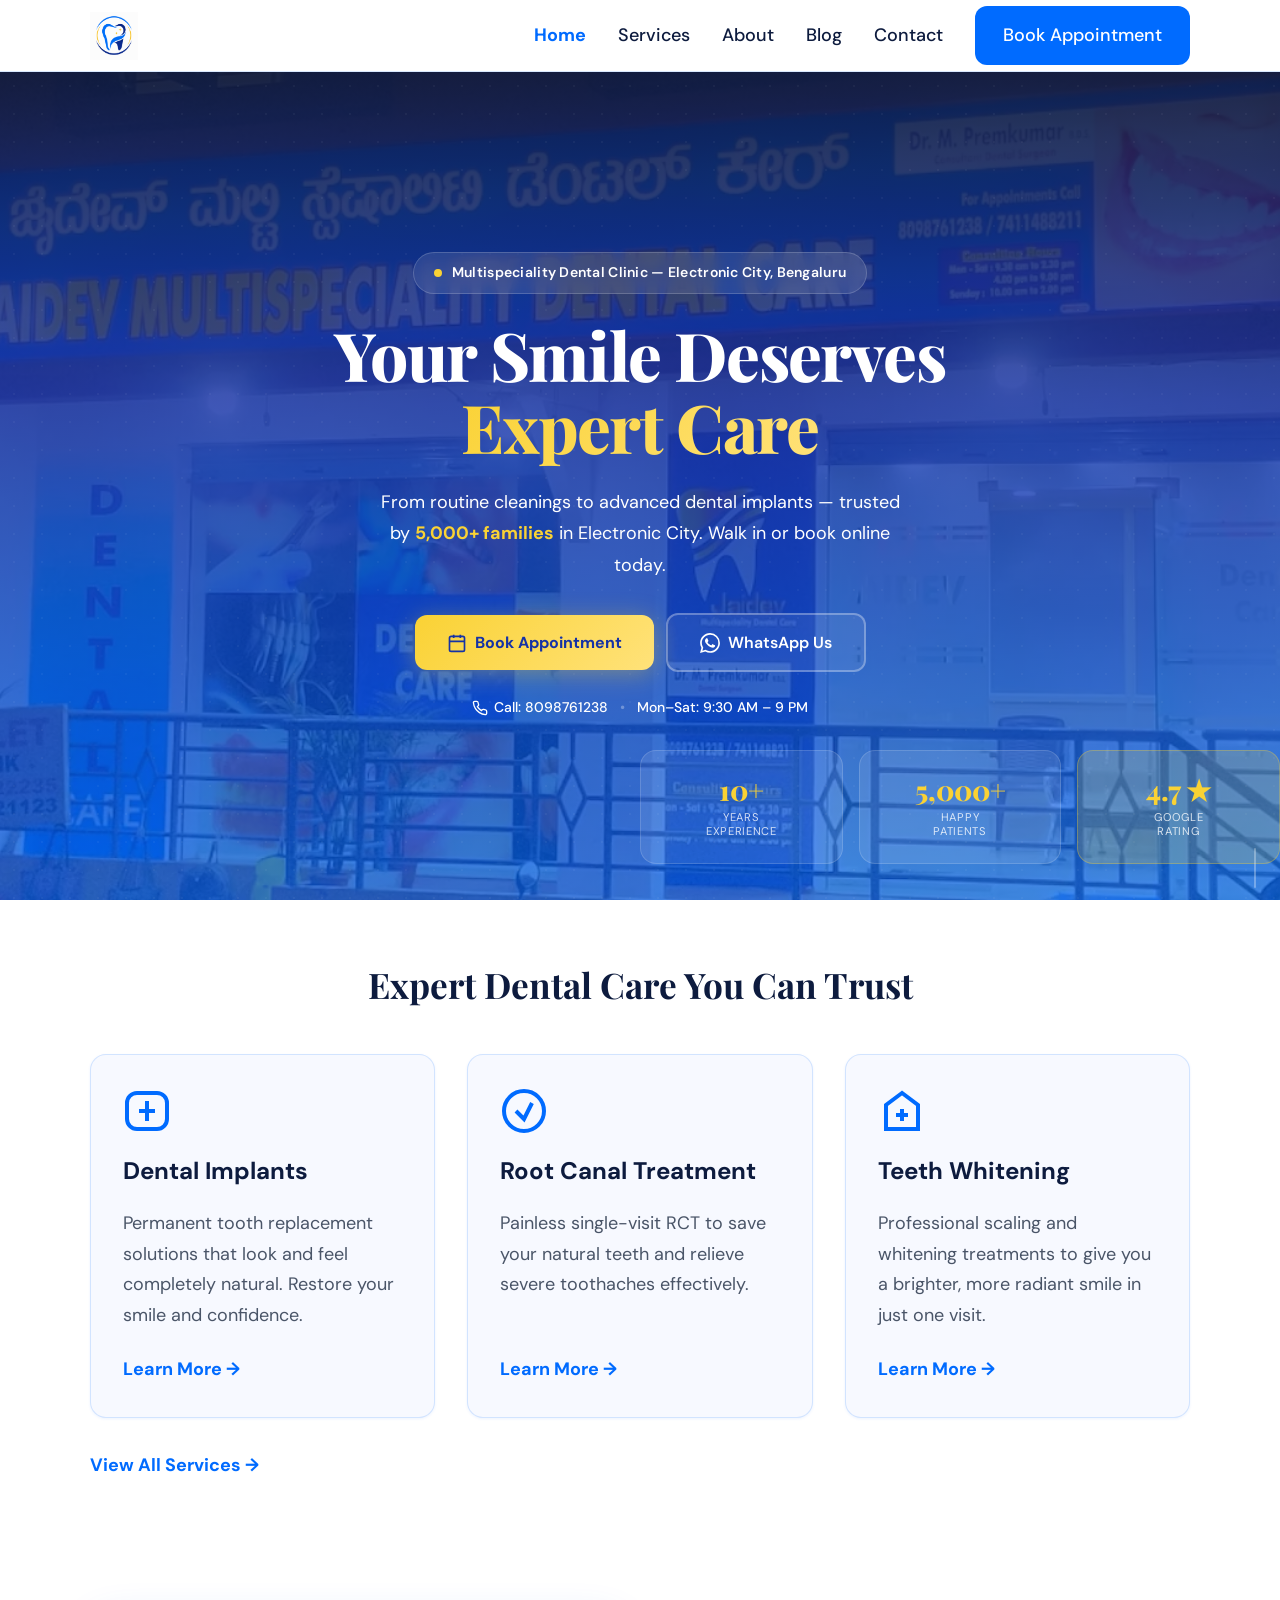
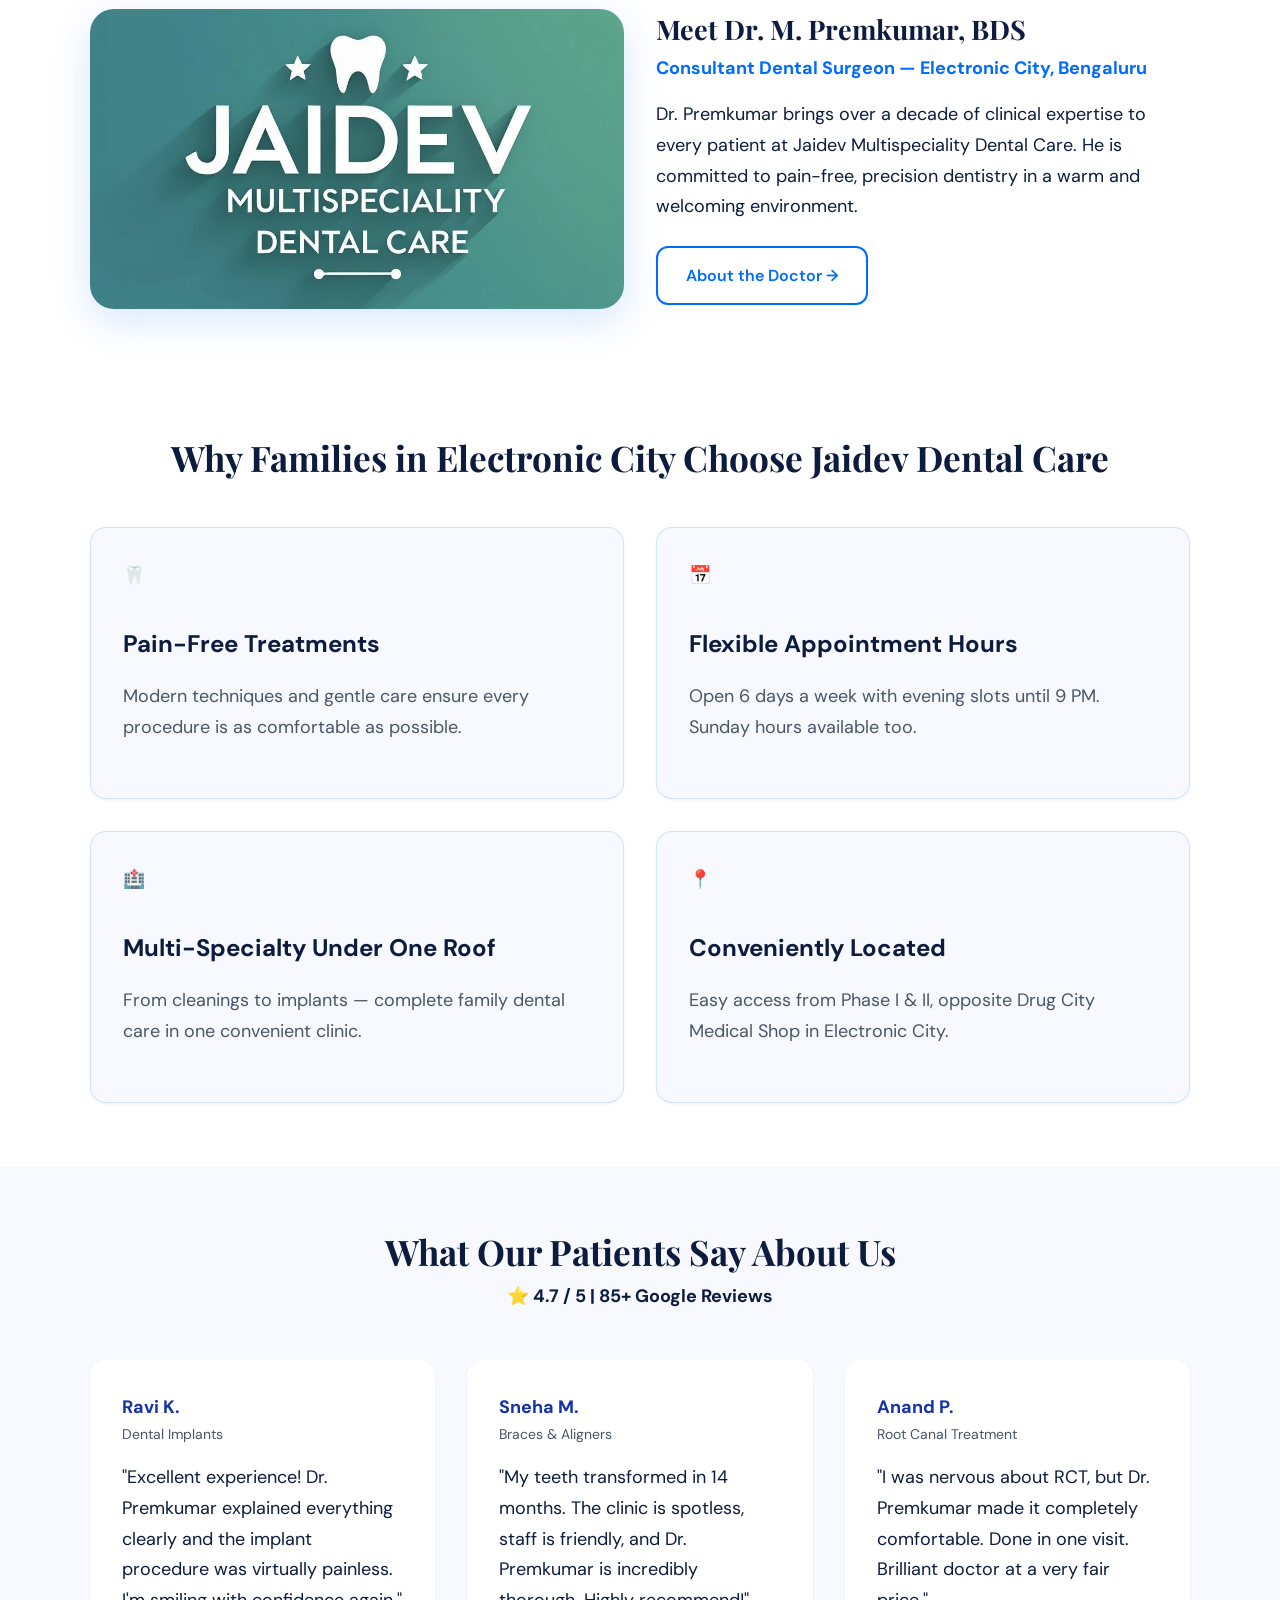
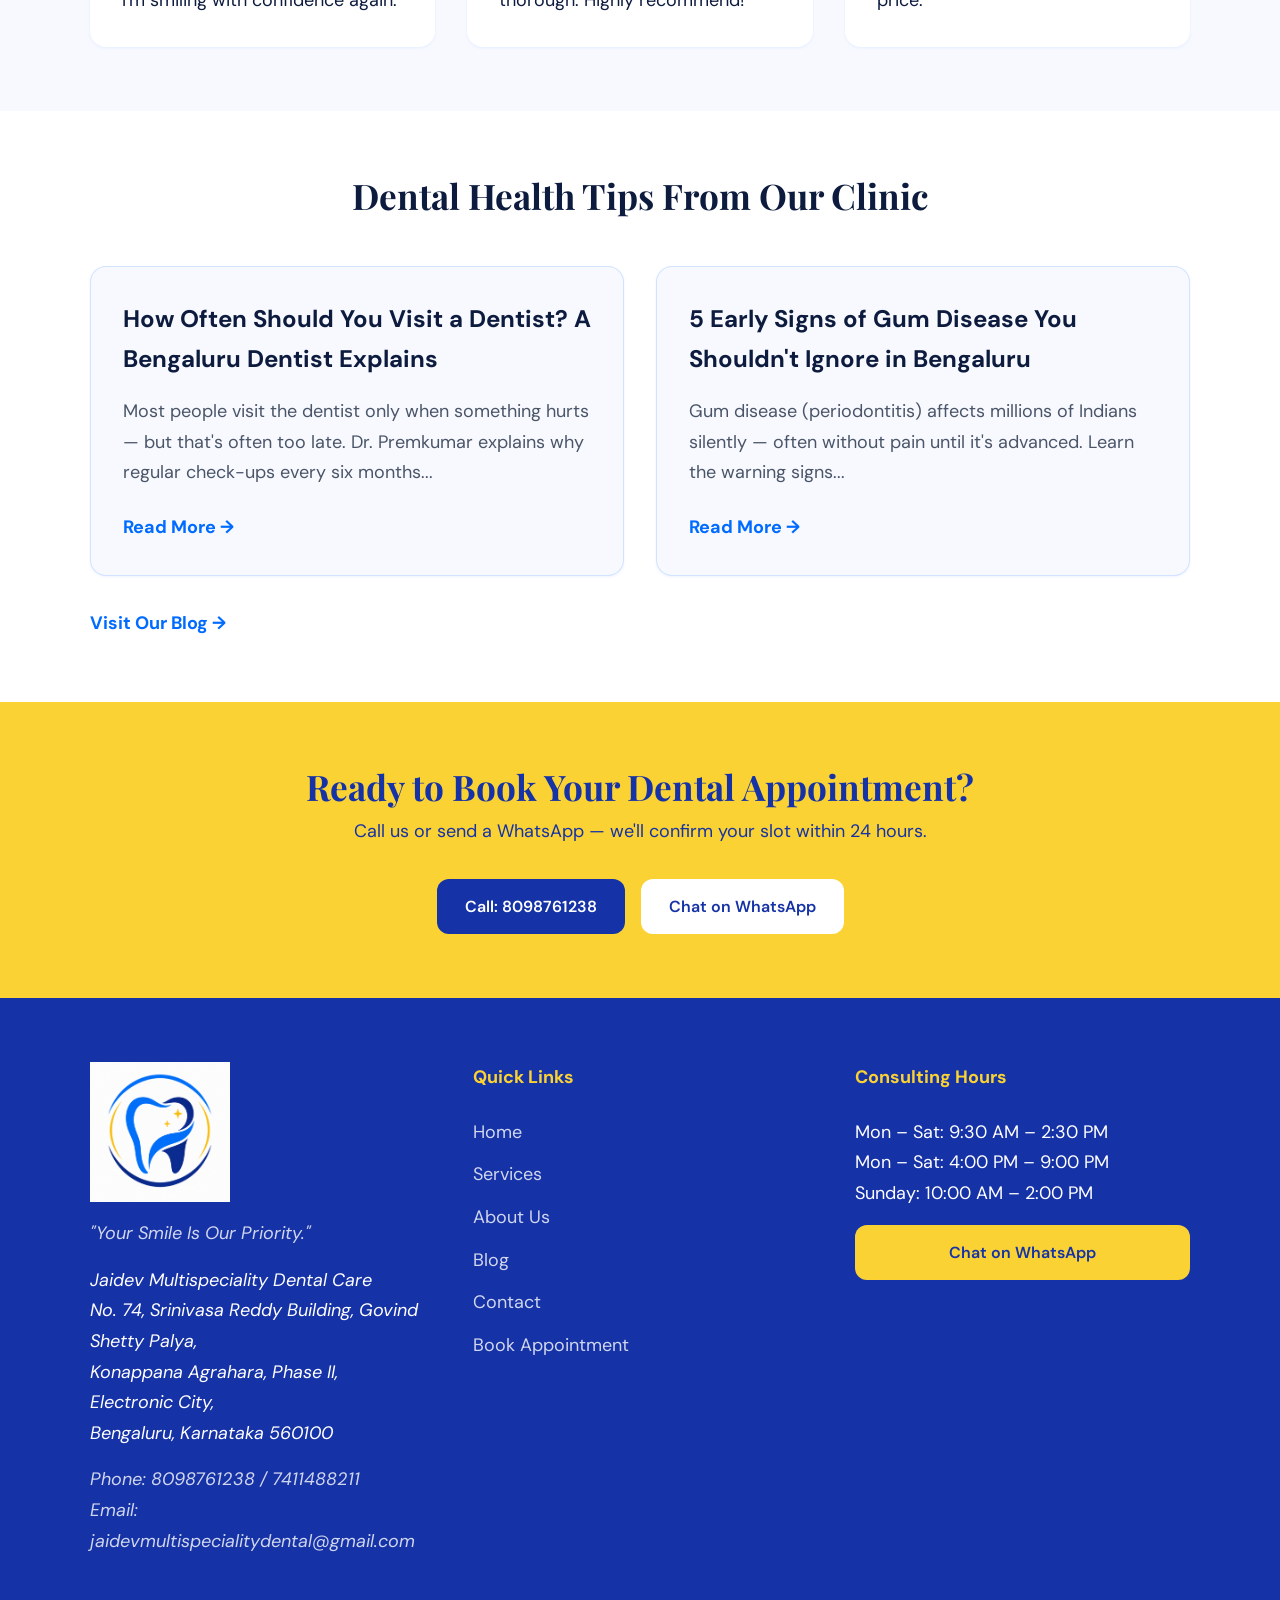
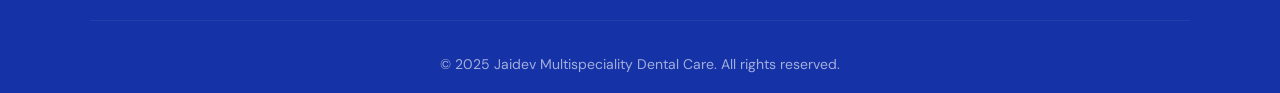
==== index.html @ 153859e2 "Change hero background to outside exterior, ensure desktop CTAs are centered" ====
<!DOCTYPE html>
<html lang="en">
<head>
  <meta charset="UTF-8">
  <meta name="viewport" content="width=device-width, initial-scale=1.0">
  <title>Jaidev Multispeciality Dental Care — Electronic City</title>
  <meta name="description" content="Trusted dental clinic in Electronic City, Bengaluru. Expert care for implants, braces, RCT & teeth whitening. Book an appointment: 8098761238.">
  <link rel="canonical" href="https://www.jaidevdental.com/index.html">
  
  <!-- Favicon -->
  <link rel="icon" href="favicon-32x32.png" type="image/png">
  
  <!-- SEO & Local SEO -->
  <meta name="geo.region" content="IN-KA">
  <meta name="geo.placename" content="Electronic City, Bengaluru">
  <meta name="geo.position" content="12.8551743;77.6687942">
  <meta name="ICBM" content="12.8551743, 77.6687942">
  
  <!-- Open Graph -->
  <meta property="og:title" content="Jaidev Multispeciality Dental Care — Electronic City">
  <meta property="og:description" content="Trusted dental clinic in Electronic City, Bengaluru. Expert care for implants, braces, RCT & teeth whitening.">
  <meta property="og:url" content="https://www.jaidevdental.com/index.html">
  <meta property="og:type" content="website">
  <meta property="og:image" content="https://www.jaidevdental.com/logo.png">
  
  <!-- Twitter Card -->
  <meta name="twitter:card" content="summary_large_image">
  <meta name="twitter:title" content="Jaidev Multispeciality Dental Care — Electronic City">
  <meta name="twitter:description" content="Trusted dental clinic in Electronic City, Bengaluru. Expert care for implants, braces, RCT & teeth whitening.">
  
  <!-- Fonts -->
  <link rel="preconnect" href="https://fonts.googleapis.com">
  <link rel="preconnect" href="https://fonts.gstatic.com" crossorigin>
  <link href="https://fonts.googleapis.com/css2?family=Playfair+Display:wght@700;800&family=DM+Sans:wght@300..700&display=swap" rel="stylesheet">
  
  <!-- Styles -->
  <link rel="stylesheet" href="style.css">
  
  <!-- Schema -->
  <script type="application/ld+json">
  {
    "@context": "https://schema.org",
    "@type": "Dentist",
    "name": "Jaidev Multispeciality Dental Care",
    "image": "https://www.jaidevdental.com/logo.png",
    "url": "https://www.jaidevdental.com",
    "telephone": ["+918098761238", "+917411488211"],
    "email": "jaidevmultispecialitydental@gmail.com",
    "address": {
      "@type": "PostalAddress",
      "streetAddress": "No. 74, Srinivasa Reddy Building, Govind Shetty Palya, Konappana Agrahara, opposite Drug City Medical Shop, Phase II",
      "addressLocality": "Electronic City",
      "addressRegion": "Karnataka",
      "postalCode": "560100",
      "addressCountry": "IN"
    },
    "geo": {
      "@type": "GeoCoordinates",
      "latitude": 12.8551743,
      "longitude": 77.6687942
    },
    "openingHoursSpecification": [
      { "@type": "OpeningHoursSpecification", "dayOfWeek": ["Monday","Tuesday","Wednesday","Thursday","Friday","Saturday"], "opens": "09:30", "closes": "14:30" },
      { "@type": "OpeningHoursSpecification", "dayOfWeek": ["Monday","Tuesday","Wednesday","Thursday","Friday","Saturday"], "opens": "16:00", "closes": "21:00" },
      { "@type": "OpeningHoursSpecification", "dayOfWeek": "Sunday", "opens": "10:00", "closes": "14:00" }
    ],
    "aggregateRating": {
      "@type": "AggregateRating",
      "ratingValue": "4.7",
      "reviewCount": "85"
    },
    "priceRange": "₹₹",
    "hasMap": "https://maps.google.com/?cid=3026649393948725146",
    "medicalSpecialty": "Dentistry"
  }
  </script>
</head>
<body>
  <a href="#main" class="skip-link">Skip to main content</a>

  <header class="navbar">
    <div class="container nav-container">
      <a href="index.html" class="logo">
        <img src="logo.png" alt="Jaidev Multispeciality Dental Care Logo" width="140" height="48">
      </a>
      
      <nav class="nav-links-wrapper">
        <ul class="nav-links">
          <li><a href="index.html" class="active">Home</a></li>
          <li><a href="services.html">Services</a></li>
          <li><a href="about.html">About</a></li>
          <li><a href="blog/index.html">Blog</a></li>
          <li><a href="contact.html">Contact</a></li>
          <li><a href="contact.html" class="btn btn-primary">Book Appointment</a></li>
        </ul>
      </nav>

      <button class="hamburger" aria-label="Open navigation menu" aria-expanded="false">
        <span></span>
        <span></span>
        <span></span>
      </button>
    </div>
  </header>

  <main id="main">
    <!-- ===== HERO — Cinematic Full-Viewport ===== -->
    <section class="hero" id="hero">
      <!-- Background image -->
      <div class="hero__bg">
        <img src="outside exterior.webp" alt="Jaidev Multispeciality Dental Care clinic exterior in Electronic City, Bengaluru" loading="eager" width="1440" height="900">
      </div>
      <!-- Multi-layer overlay -->
      <div class="hero__overlay"></div>
      <!-- Decorative dot grid -->
      <div class="hero__dots" aria-hidden="true"></div>

      <!-- Main content -->
      <div class="container hero__inner">
        <div class="hero__content">
          <!-- Animated pill -->
          <div class="hero__pill anim-fade-down">
            <span class="hero__pill-dot"></span>
            Multispeciality Dental Clinic — Electronic City, Bengaluru
          </div>

          <h1 class="hero__title anim-fade-up">
            Your Smile Deserves<br>
            <span class="hero__title-accent">Expert Care</span>
          </h1>

          <p class="hero__sub anim-fade-up anim-delay-1">
            From routine cleanings to advanced dental implants — trusted by <strong>5,000+ families</strong> in Electronic City. Walk in or book online today.
          </p>

          <!-- CTA row -->
          <div class="hero__ctas anim-fade-up anim-delay-2">
            <a href="contact.html" class="btn btn-hero-primary">
              <svg width="20" height="20" fill="none" stroke="currentColor" stroke-width="2" viewBox="0 0 24 24"><rect x="3" y="4" width="18" height="18" rx="2"/><path d="M16 2v4M8 2v4M3 10h18"/></svg>
              Book Appointment
            </a>
            <a href="https://wa.me/917411488211" target="_blank" rel="noopener noreferrer" class="btn btn-hero-whatsapp">
              <svg width="20" height="20" viewBox="0 0 24 24" fill="currentColor"><path d="M17.472 14.382c-.297-.149-1.758-.867-2.03-.967-.273-.099-.471-.148-.67.15-.197.297-.767.966-.94 1.164-.173.199-.347.223-.644.075-.297-.15-1.255-.463-2.39-1.475-.883-.788-1.48-1.761-1.653-2.059-.173-.297-.018-.458.13-.606.134-.133.298-.347.446-.52.149-.174.198-.298.298-.497.099-.198.05-.371-.025-.52-.075-.149-.669-1.612-.916-2.207-.242-.579-.487-.5-.669-.51-.173-.008-.371-.01-.57-.01-.198 0-.52.074-.792.372-.272.297-1.04 1.016-1.04 2.479 0 1.462 1.065 2.875 1.213 3.074.149.198 2.096 3.2 5.077 4.487.709.306 1.262.489 1.694.625.712.227 1.36.195 1.871.118.571-.085 1.758-.719 2.006-1.413.248-.694.248-1.289.173-1.413-.074-.124-.272-.198-.57-.347m-5.421 7.403h-.004a9.87 9.87 0 01-5.031-1.378l-.361-.214-3.741.982.998-3.648-.235-.374a9.86 9.86 0 01-1.51-5.26c.001-5.45 4.436-9.884 9.888-9.884 2.64 0 5.122 1.03 6.988 2.898a9.825 9.825 0 012.893 6.994c-.003 5.45-4.437 9.884-9.885 9.884m8.413-18.297A11.815 11.815 0 0012.05 0C5.495 0 .16 5.335.157 11.892c0 2.096.547 4.142 1.588 5.945L.057 24l6.305-1.654a11.882 11.882 0 005.683 1.448h.005c6.554 0 11.89-5.335 11.893-11.893a11.821 11.821 0 00-3.48-8.413z"/></svg>
              WhatsApp Us
            </a>
          </div>

          <!-- Quick contact -->
          <div class="hero__contact anim-fade-up anim-delay-3">
            <a href="tel:+918098761238">
              <svg width="16" height="16" fill="none" stroke="currentColor" stroke-width="2" viewBox="0 0 24 24"><path d="M22 16.92v3a2 2 0 01-2.18 2 19.79 19.79 0 01-8.63-3.07 19.5 19.5 0 01-6-6 19.79 19.79 0 01-3.07-8.67A2 2 0 014.11 2h3a2 2 0 012 1.72c.127.96.361 1.903.7 2.81a2 2 0 01-.45 2.11L8.09 9.91a16 16 0 006 6l1.27-1.27a2 2 0 012.11-.45c.907.339 1.85.573 2.81.7A2 2 0 0122 16.92z"/></svg>
              Call: 8098761238
            </a>
            <span class="hero__contact-sep">•</span>
            <span>Mon–Sat: 9:30 AM – 9 PM</span>
          </div>
        </div>
      </div>

      <!-- Glassmorphism floating stat cards -->
      <div class="hero__stats anim-fade-up anim-delay-3">
        <div class="hero__stat-card">
          <span class="hero__stat-num" data-target="10">10+</span>
          <span class="hero__stat-label">Years<br>Experience</span>
        </div>
        <div class="hero__stat-card">
          <span class="hero__stat-num" data-target="5000">5,000+</span>
          <span class="hero__stat-label">Happy<br>Patients</span>
        </div>
        <div class="hero__stat-card hero__stat-card--gold">
          <span class="hero__stat-num">4.7 ★</span>
          <span class="hero__stat-label">Google<br>Rating</span>
        </div>
      </div>

      <!-- Scroll indicator -->
      <div class="hero__scroll" aria-hidden="true">
        <div class="hero__scroll-line"></div>
      </div>
    </section>

    <!-- Services Preview -->
    <section class="services-preview">
      <div class="container">
        <div class="section-title">
          <h2>Expert Dental Care You Can Trust</h2>
        </div>
        <div class="grid grid-3">
          <!-- Card 1 -->
          <div class="card reveal">
            <svg class="card-icon" viewBox="0 0 24 24" fill="none" stroke="currentColor" stroke-width="2"><path d="M7 3C4.23858 3 2 5.23858 2 8V16C2 18.7614 4.23858 21 7 21H17C19.7614 21 22 18.7614 22 16V8C22 5.23858 19.7614 3 17 3H7Z"/><path d="M12 7V17"/><path d="M8 12H16"/></svg>
            <h3>Dental Implants</h3>
            <p>Permanent tooth replacement solutions that look and feel completely natural. Restore your smile and confidence.</p>
            <a href="services.html" class="card-link">Learn More &rarr;</a>
          </div>
          <!-- Card 2 -->
          <div class="card reveal">
            <svg class="card-icon" viewBox="0 0 24 24" fill="none" stroke="currentColor" stroke-width="2"><path d="M12 22C17.5228 22 22 17.5228 22 12C22 6.47715 17.5228 2 12 2C6.47715 2 2 6.47715 2 12C2 17.5228 6.47715 22 12 22Z"/><path d="M8 12L12 16L16 8"/></svg>
            <h3>Root Canal Treatment</h3>
            <p>Painless single-visit RCT to save your natural teeth and relieve severe toothaches effectively.</p>
            <a href="services.html" class="card-link">Learn More &rarr;</a>
          </div>
          <!-- Card 3 -->
          <div class="card reveal">
            <svg class="card-icon" viewBox="0 0 24 24" fill="none" stroke="currentColor" stroke-width="2"><path d="M12 3L4 9V21H20V9L12 3Z"/><path d="M12 11V17"/><path d="M9 14H15"/></svg>
            <h3>Teeth Whitening</h3>
            <p>Professional scaling and whitening treatments to give you a brighter, more radiant smile in just one visit.</p>
            <a href="services.html" class="card-link">Learn More &rarr;</a>
          </div>
        </div>
        <div style="text-align: center; margin-top: var(--space-8);">
          <a href="services.html" class="card-link">View All Services &rarr;</a>
        </div>
      </div>
    </section>

    <!-- About Teaser -->
    <section class="about-teaser-section">
      <div class="container about-teaser">
        <div class="about-teaser-img reveal">
          <img src="banner.webp" alt="Dr. M. Premkumar, Consultant Dental Surgeon at Jaidev Multispeciality Dental Care, Electronic City" loading="lazy">
        </div>
        <div class="about-teaser-content reveal">
          <h2>Meet Dr. M. Premkumar, BDS</h2>
          <span class="about-teaser-sub">Consultant Dental Surgeon — Electronic City, Bengaluru</span>
          <p>Dr. Premkumar brings over a decade of clinical expertise to every patient at Jaidev Multispeciality Dental Care. He is committed to pain-free, precision dentistry in a warm and welcoming environment.</p>
          <a href="about.html" class="btn btn-outline" style="margin-top: var(--space-6);">About the Doctor &rarr;</a>
        </div>
      </div>
    </section>

    <!-- Why Choose Us -->
    <section class="why-choose-us">
      <div class="container">
        <div class="section-title">
          <h2>Why Families in Electronic City Choose Jaidev Dental Care</h2>
        </div>
        <div class="grid grid-2">
          <div class="card reveal">
            <div class="card-icon">🦷</div>
            <h3>Pain-Free Treatments</h3>
            <p>Modern techniques and gentle care ensure every procedure is as comfortable as possible.</p>
          </div>
          <div class="card reveal">
            <div class="card-icon">📅</div>
            <h3>Flexible Appointment Hours</h3>
            <p>Open 6 days a week with evening slots until 9 PM. Sunday hours available too.</p>
          </div>
          <div class="card reveal">
            <div class="card-icon">🏥</div>
            <h3>Multi-Specialty Under One Roof</h3>
            <p>From cleanings to implants — complete family dental care in one convenient clinic.</p>
          </div>
          <div class="card reveal">
            <div class="card-icon">📍</div>
            <h3>Conveniently Located</h3>
            <p>Easy access from Phase I & II, opposite Drug City Medical Shop in Electronic City.</p>
          </div>
        </div>
      </div>
    </section>

    <!-- Patient Testimonials -->
    <section class="testimonials-section">
      <div class="container">
        <div class="section-title">
          <h2>What Our Patients Say About Us</h2>
          <div class="google-rating">⭐ 4.7 / 5 | 85+ Google Reviews</div>
        </div>
        <div class="grid grid-3">
          <div class="testimonial-card reveal">
            <div class="testimonial-meta">
              <span class="testimonial-name">Ravi K.</span>
              <span class="testimonial-treatment">Dental Implants</span>
            </div>
            <p>"Excellent experience! Dr. Premkumar explained everything clearly and the implant procedure was virtually painless. I'm smiling with confidence again."</p>
          </div>
          <div class="testimonial-card reveal">
            <div class="testimonial-meta">
              <span class="testimonial-name">Sneha M.</span>
              <span class="testimonial-treatment">Braces & Aligners</span>
            </div>
            <p>"My teeth transformed in 14 months. The clinic is spotless, staff is friendly, and Dr. Premkumar is incredibly thorough. Highly recommend!"</p>
          </div>
          <div class="testimonial-card reveal">
            <div class="testimonial-meta">
              <span class="testimonial-name">Anand P.</span>
              <span class="testimonial-treatment">Root Canal Treatment</span>
            </div>
            <p>"I was nervous about RCT, but Dr. Premkumar made it completely comfortable. Done in one visit. Brilliant doctor at a very fair price."</p>
          </div>
        </div>
      </div>
    </section>

    <!-- Blog Preview -->
    <section class="blog-preview">
      <div class="container">
        <div class="section-title">
          <h2>Dental Health Tips From Our Clinic</h2>
        </div>
        <div class="grid grid-2">
          <div class="card reveal">
            <h3>How Often Should You Visit a Dentist? A Bengaluru Dentist Explains</h3>
            <p>Most people visit the dentist only when something hurts — but that's often too late. Dr. Premkumar explains why regular check-ups every six months...</p>
            <a href="blog/post-1.html" class="card-link">Read More &rarr;</a>
          </div>
          <div class="card reveal">
            <h3>5 Early Signs of Gum Disease You Shouldn't Ignore in Bengaluru</h3>
            <p>Gum disease (periodontitis) affects millions of Indians silently — often without pain until it's advanced. Learn the warning signs...</p>
            <a href="blog/post-2.html" class="card-link">Read More &rarr;</a>
          </div>
        </div>
        <div style="text-align: center; margin-top: var(--space-8);">
          <a href="blog/index.html" class="card-link">Visit Our Blog &rarr;</a>
        </div>
      </div>
    </section>

    <!-- CTA Banner -->
    <section class="cta-banner">
      <div class="container">
        <h2 class="reveal">Ready to Book Your Dental Appointment?</h2>
        <p class="reveal">Call us or send a WhatsApp — we'll confirm your slot within 24 hours.</p>
        <div class="cta-banner-btns reveal">
          <a href="tel:+918098761238" class="btn btn-navy">Call: 8098761238</a>
          <a href="https://wa.me/917411488211" target="_blank" rel="noopener noreferrer" class="btn btn-white">Chat on WhatsApp</a>
        </div>
      </div>
    </section>
  </main>

  <footer class="footer">
    <div class="container footer-grid">
      <div class="footer-col footer-brand">
        <img src="logo.png" alt="Jaidev Multispeciality Dental Care Logo" width="140" height="48">
        <p>"Your Smile Is Our Priority."</p>
        <address>
          Jaidev Multispeciality Dental Care<br>
          No. 74, Srinivasa Reddy Building, Govind Shetty Palya,<br>
          Konappana Agrahara, Phase II, Electronic City,<br>
          Bengaluru, Karnataka 560100
        </address>
        <p>
          Phone: <a href="tel:+918098761238">8098761238</a> / <a href="tel:+917411488211">7411488211</a><br>
          Email: <a href="mailto:jaidevmultispecialitydental@gmail.com">jaidevmultispecialitydental@gmail.com</a>
        </p>
      </div>
      <div class="footer-col footer-links">
        <h4>Quick Links</h4>
        <ul>
          <li><a href="index.html">Home</a></li>
          <li><a href="services.html">Services</a></li>
          <li><a href="about.html">About Us</a></li>
          <li><a href="blog/index.html">Blog</a></li>
          <li><a href="contact.html">Contact</a></li>
          <li><a href="contact.html">Book Appointment</a></li>
        </ul>
      </div>
      <div class="footer-col footer-hours">
        <h4>Consulting Hours</h4>
        <ul>
          <li>Mon – Sat: 9:30 AM – 2:30 PM</li>
          <li>Mon – Sat: 4:00 PM – 9:00 PM</li>
          <li>Sunday: 10:00 AM – 2:00 PM</li>
        </ul>
        <a href="https://wa.me/917411488211" target="_blank" rel="noopener noreferrer" class="btn btn-gold" style="margin-top: var(--space-4); min-width: auto; width: 100%;">Chat on WhatsApp</a>
      </div>
    </div>
    <div class="container footer-bottom">
      <p>&copy; 2025 Jaidev Multispeciality Dental Care. All rights reserved.</p>
    </div>
  </footer>

  <script src="main.js" defer></script>
</body>
</html>
---- style.css ----
/* 
 * Jaidev Multispeciality Dental Care - Design System
 * Built with pure CSS3 - Mobile First
 */

:root {
  /* Brand Colors */
  --color-primary:        #006BFF;
  --color-primary-hover:  #0057d9;
  --color-primary-active: #0044b3;
  --color-navy:           #1532A6;
  --color-navy-hover:     #0f2589;
  --color-gold:           #FAD234;
  --color-gold-dark:      #e6bb00;

  /* Surfaces */
  --color-bg:             #FFFFFF;
  --color-surface:        #F7F9FF;
  --color-surface-2:      #EEF3FF;
  --color-surface-offset: #E3EBFF;
  --color-divider:        #D8E2FF;
  --color-border:         rgba(0, 107, 255, 0.15);

  /* Text */
  --color-text:           #0D1B3E;
  --color-text-muted:     #4A5568;
  --color-text-faint:     #A0AEC0;
  --color-text-inverse:   #FFFFFF;

  /* State colors */
  --color-success:        #22C55E;
  --color-error:          #EF4444;
  --color-warning:        #F59E0B;

  /* Typography */
  --font-display: 'Playfair Display', Georgia, serif;
  --font-body:    'DM Sans', 'Helvetica Neue', sans-serif;

  /* Type scale — fluid clamp() */
  --text-xs:   clamp(0.75rem,  0.7rem  + 0.25vw, 0.875rem);
  --text-sm:   clamp(0.875rem, 0.8rem  + 0.35vw, 1rem);
  --text-base: clamp(1rem,     0.95rem + 0.25vw, 1.125rem);
  --text-lg:   clamp(1.125rem, 1rem    + 0.75vw, 1.5rem);
  --text-xl:   clamp(1.5rem,   1.2rem  + 1.25vw, 2.25rem);
  --text-2xl:  clamp(2rem,     1.2rem  + 2.5vw,  3.5rem);
  --text-3xl:  clamp(2.5rem,   1rem    + 4vw,    5rem);

  /* Spacing — 4px base */
  --space-1: 0.25rem; --space-2: 0.5rem;  --space-3: 0.75rem;
  --space-4: 1rem;    --space-6: 1.5rem;  --space-8: 2rem;
  --space-10: 2.5rem; --space-12: 3rem;   --space-16: 4rem;
  --space-20: 5rem;   --space-24: 6rem;

  /* Radius */
  --radius-sm:   0.375rem;
  --radius-md:   0.5rem;
  --radius-lg:   0.75rem;
  --radius-xl:   1rem;
  --radius-2xl:  1.5rem;
  --radius-full: 9999px;

  /* Shadows */
  --shadow-sm: 0 1px 3px rgba(0, 107, 255, 0.08);
  --shadow-md: 0 4px 16px rgba(0, 107, 255, 0.12);
  --shadow-lg: 0 12px 40px rgba(0, 107, 255, 0.16);

  /* Transitions */
  --transition: 200ms cubic-bezier(0.16, 1, 0.3, 1);

  /* Layout */
  --content-narrow:  640px;
  --content-default: 1100px;
  --content-wide:    1400px;
}

/* Base Reset */
*, *::before, *::after { box-sizing: border-box; }
body, h1, h2, h3, h4, p, figure, blockquote, dl, dd { margin: 0; }
ul, ol { list-style: none; padding: 0; margin: 0; }
img { max-width: 100%; display: block; height: auto; }
input, button, textarea, select { font: inherit; }

html {
  scroll-behavior: smooth;
  -webkit-font-smoothing: antialiased;
  -moz-osx-font-smoothing: grayscale;
}

body {
  font-family: var(--font-body);
  font-size: var(--text-base);
  line-height: 1.7;
  color: var(--color-text);
  background-color: var(--color-bg);
}

/* Typography Rules */
h1, h2 {
  font-family: var(--font-display);
  font-weight: 700;
  line-height: 1.2;
}

h3, h4 {
  font-family: var(--font-body);
  font-weight: 700;
}

a {
  color: inherit;
  text-decoration: none;
  transition: var(--transition);
}

/* Utility Classes */
.container {
  width: 90%;
  max-width: var(--content-default);
  margin: 0 auto;
}

.container-wide {
  width: 90%;
  max-width: var(--content-wide);
  margin: 0 auto;
}

.sr-only {
  position: absolute;
  width: 1px;
  height: 1px;
  padding: 0;
  margin: -1px;
  overflow: hidden;
  clip: rect(0, 0, 0, 0);
  white-space: nowrap;
  border: 0;
}

.skip-link {
  position: absolute;
  top: -40px;
  left: 0;
  background: var(--color-primary);
  color: white;
  padding: 8px;
  z-index: 100;
  transition: top 0.3s;
}
.skip-link:focus { top: 0; }

/* Buttons */
.btn {
  display: inline-flex;
  align-items: center;
  justify-content: center;
  min-height: 48px;
  min-width: 160px;
  padding: 14px 28px;
  border-radius: var(--radius-lg);
  font-size: var(--text-sm);
  font-weight: 600;
  cursor: pointer;
  border: none;
  transition: var(--transition);
  text-align: center;
}

.btn-primary {
  background-color: var(--color-primary);
  color: var(--color-text-inverse);
}
.btn-primary:hover {
  background-color: var(--color-primary-hover);
  transform: scale(1.02);
}

.btn-outline {
  background-color: transparent;
  border: 2px solid var(--color-primary);
  color: var(--color-primary);
}
.btn-outline:hover {
  background-color: var(--color-primary);
  color: var(--color-text-inverse);
}

.btn-outline-white {
  background-color: transparent;
  border: 2px solid #FFFFFF;
  color: #FFFFFF;
}
.btn-outline-white:hover {
  background-color: #FFFFFF;
  color: var(--color-primary);
}

.btn-gold {
  background-color: var(--color-gold);
  color: var(--color-navy);
}
.btn-gold:hover {
  background-color: var(--color-gold-dark);
}

.btn-navy {
  background-color: var(--color-navy);
  color: #FFFFFF;
}
.btn-navy:hover {
  background-color: var(--color-navy-hover);
}

.btn-white {
  background-color: #FFFFFF;
  color: var(--color-navy);
}

/* Navbar */
.navbar {
  height: 64px;
  background: #FFFFFF;
  border-bottom: 1px solid var(--color-border);
  position: sticky;
  top: 0;
  z-index: 1000;
  transition: var(--transition);
}

.navbar.scrolled {
  box-shadow: var(--shadow-md);
}

.nav-container {
  height: 100%;
  display: flex;
  align-items: center;
  justify-content: space-between;
}

.logo img {
  height: 40px;
  width: auto;
}

.nav-links {
  display: none; /* Mobile first */
}

.hamburger {
  background: none;
  border: none;
  cursor: pointer;
  padding: 10px;
  z-index: 1100;
}

.hamburger span {
  display: block;
  width: 24px;
  height: 2px;
  background: var(--color-text);
  margin: 5px 0;
  transition: var(--transition);
}

/* Mobile Menu Open State */
.nav-open .nav-links {
  display: flex;
  flex-direction: column;
  position: absolute;
  top: 64px;
  left: 0;
  width: 100%;
  background: #FFFFFF;
  padding: var(--space-8);
  border-bottom: 1px solid var(--color-border);
  box-shadow: var(--shadow-lg);
}

.nav-links li { margin: var(--space-4) 0; }
.nav-links a {
  font-size: var(--text-base);
  font-weight: 500;
}
.nav-links a.active {
  color: var(--color-primary);
  font-weight: 700;
}

/* ================================================================
   HERO — Cinematic Full-Viewport
   ================================================================ */

.hero {
  position: relative;
  height: calc(100vh - 64px);  /* fill exactly below sticky navbar (64px mobile) */
  height: calc(100dvh - 64px);
  margin: 0;
  padding: 0;
  display: flex;
  flex-direction: column;
  align-items: center;         /* horizontal center */
  justify-content: center;     /* vertical center */
  color: #FFFFFF;
  overflow: hidden;
  isolation: isolate;
}

/* --- Background image layer ------------------------------------ */
.hero__bg {
  position: absolute;
  inset: 0;
  z-index: -3;
}

.hero__bg img {
  width: 100%;
  height: 100%;
  object-fit: cover;
  object-position: center 40%;
  animation: heroZoom 20s ease-in-out infinite alternate;
}

@keyframes heroZoom {
  0%   { transform: scale(1); }
  100% { transform: scale(1.08); }
}

/* --- Multi-layer gradient overlay ------------------------------ */
.hero__overlay {
  position: absolute;
  inset: 0;
  z-index: -2;
  background:
    linear-gradient(180deg,
      rgba(13, 27, 62, 0.92) 0%,
      rgba(21, 50, 166, 0.82) 40%,
      rgba(0, 107, 255, 0.70) 100%);
}

/* --- Decorative dot grid --------------------------------------- */
.hero__dots {
  position: absolute;
  inset: 0;
  z-index: -1;
  opacity: 0.04;
  background-image:
    radial-gradient(circle, #FFFFFF 1px, transparent 1px);
  background-size: 28px 28px;
}

/* --- Inner wrapper --------------------------------------------- */
.hero__inner {
  position: relative;
  z-index: 1;
  width: 100%;
  padding: 0 20px;
  display: flex;
  align-items: center;
  justify-content: center;
}

.hero__content {
  max-width: 680px;
  text-align: center;
  display: flex;
  flex-direction: column;
  align-items: center;
  justify-content: center;
}

/* --- Pill label ------------------------------------------------ */
.hero__pill {
  display: inline-flex;
  align-items: center;
  gap: 10px;
  background: rgba(255, 255, 255, 0.10);
  backdrop-filter: blur(8px);
  -webkit-backdrop-filter: blur(8px);
  border: 1px solid rgba(255, 255, 255, 0.18);
  border-radius: var(--radius-full);
  padding: 8px 20px;
  font-size: var(--text-xs);
  font-weight: 600;
  letter-spacing: 0.02em;
  margin-bottom: var(--space-6);
}

.hero__pill-dot {
  width: 8px;
  height: 8px;
  border-radius: 50%;
  background: var(--color-gold);
  animation: pulse-dot 2s ease-in-out infinite;
  flex-shrink: 0;
}

@keyframes pulse-dot {
  0%, 100% { box-shadow: 0 0 0 0 rgba(250, 210, 52, 0.5); }
  50%      { box-shadow: 0 0 0 8px rgba(250, 210, 52, 0); }
}

/* --- Heading --------------------------------------------------- */
.hero__title {
  font-family: var(--font-display);
  font-size: clamp(2rem, 6vw, 4.2rem);
  font-weight: 800;
  line-height: 1.08;
  margin-bottom: var(--space-6);
  letter-spacing: -0.02em;
}

.hero__title-accent {
  background: linear-gradient(135deg, var(--color-gold) 0%, #ffe27a 100%);
  -webkit-background-clip: text;
  -webkit-text-fill-color: transparent;
  background-clip: text;
}

/* --- Subtext --------------------------------------------------- */
.hero__sub {
  font-size: var(--text-base);
  line-height: 1.75;
  opacity: 0.88;
  margin-bottom: var(--space-8);
  max-width: 540px;
}

.hero__sub strong {
  color: var(--color-gold);
  font-weight: 700;
}

/* --- CTA Buttons ----------------------------------------------- */
.hero__ctas {
  display: flex;
  flex-direction: column;
  gap: var(--space-3);
  margin-bottom: var(--space-6);
  width: 100%;
  align-items: center;
}

.btn-hero-primary {
  display: inline-flex;
  align-items: center;
  justify-content: center;
  gap: 8px;
  min-height: 52px;
  padding: 14px 32px;
  border-radius: var(--radius-lg);
  font-size: var(--text-sm);
  font-weight: 700;
  border: none;
  cursor: pointer;
  color: var(--color-navy);
  background: linear-gradient(135deg, var(--color-gold) 0%, #ffe27a 100%);
  box-shadow: 0 4px 24px rgba(250, 210, 52, 0.35);
  transition: all 0.3s cubic-bezier(0.16, 1, 0.3, 1);
  animation: pulse-glow 3s ease-in-out infinite;
}

.btn-hero-primary:hover {
  transform: translateY(-2px) scale(1.03);
  box-shadow: 0 8px 32px rgba(250, 210, 52, 0.50);
}

@keyframes pulse-glow {
  0%, 100% { box-shadow: 0 4px 24px rgba(250, 210, 52, 0.35); }
  50%      { box-shadow: 0 4px 36px rgba(250, 210, 52, 0.55); }
}

.btn-hero-whatsapp {
  display: inline-flex;
  align-items: center;
  justify-content: center;
  gap: 8px;
  min-height: 52px;
  padding: 14px 32px;
  border-radius: var(--radius-lg);
  font-size: var(--text-sm);
  font-weight: 600;
  border: 2px solid rgba(255, 255, 255, 0.30);
  cursor: pointer;
  color: #FFFFFF;
  background: rgba(255, 255, 255, 0.08);
  backdrop-filter: blur(4px);
  -webkit-backdrop-filter: blur(4px);
  transition: all 0.3s cubic-bezier(0.16, 1, 0.3, 1);
}

.btn-hero-whatsapp:hover {
  background: rgba(37, 211, 102, 0.20);
  border-color: #25D366;
  transform: translateY(-2px);
}

/* --- Quick contact bar ----------------------------------------- */
.hero__contact {
  display: flex;
  align-items: center;
  justify-content: center;
  gap: var(--space-3);
  font-size: var(--text-xs);
  font-weight: 500;
  opacity: 0.75;
  flex-wrap: wrap;
}

.hero__contact a {
  display: inline-flex;
  align-items: center;
  gap: 6px;
  color: #FFFFFF;
  transition: var(--transition);
}

.hero__contact a:hover { opacity: 1; }

.hero__contact-sep { opacity: 0.3; }

/* --- Glassmorphism floating stat cards ------------------------- */
.hero__stats {
  position: absolute;
  bottom: 24px;
  left: 50%;
  transform: translateX(-50%);
  z-index: 5;
  display: flex;
  gap: 12px;
  width: 92%;
  max-width: 520px;
}

.hero__stat-card {
  flex: 1;
  display: flex;
  flex-direction: column;
  align-items: center;
  justify-content: center;
  padding: 16px 8px;
  background: rgba(255, 255, 255, 0.10);
  backdrop-filter: blur(16px);
  -webkit-backdrop-filter: blur(16px);
  border: 1px solid rgba(255, 255, 255, 0.15);
  border-radius: var(--radius-xl);
  text-align: center;
  transition: var(--transition);
}

.hero__stat-card:hover {
  background: rgba(255, 255, 255, 0.18);
  transform: translateY(-4px);
  box-shadow: 0 8px 32px rgba(0, 0, 0, 0.2);
}

.hero__stat-card--gold {
  background: rgba(250, 210, 52, 0.18);
  border-color: rgba(250, 210, 52, 0.30);
}

.hero__stat-num {
  font-family: var(--font-display);
  font-size: clamp(1.25rem, 3vw, 1.75rem);
  font-weight: 800;
  color: var(--color-gold);
  line-height: 1.1;
}

.hero__stat-label {
  font-size: 0.7rem;
  text-transform: uppercase;
  letter-spacing: 0.06em;
  opacity: 0.8;
  margin-top: 4px;
  line-height: 1.3;
}

/* --- Scroll indicator ------------------------------------------ */
.hero__scroll {
  position: absolute;
  bottom: 12px;
  right: 24px;
  z-index: 5;
  display: none;             /* hidden on mobile */
}

.hero__scroll-line {
  width: 2px;
  height: 40px;
  background: rgba(255, 255, 255, 0.3);
  border-radius: 2px;
  position: relative;
  overflow: hidden;
}

.hero__scroll-line::after {
  content: '';
  position: absolute;
  top: -100%;
  left: 0;
  width: 100%;
  height: 50%;
  background: var(--color-gold);
  border-radius: 2px;
  animation: scrollDown 2s ease-in-out infinite;
}

@keyframes scrollDown {
  0%   { top: -50%; }
  100% { top: 110%; }
}

/* --- Entrance animations --------------------------------------- */
.anim-fade-up {
  opacity: 0;
  transform: translateY(30px);
  animation: fadeUp 0.8s cubic-bezier(0.16, 1, 0.3, 1) forwards;
}

.anim-fade-down {
  opacity: 0;
  transform: translateY(-20px);
  animation: fadeDown 0.7s cubic-bezier(0.16, 1, 0.3, 1) forwards;
}

@keyframes fadeUp {
  to { opacity: 1; transform: translateY(0); }
}

@keyframes fadeDown {
  to { opacity: 1; transform: translateY(0); }
}

.anim-delay-1 { animation-delay: 0.15s; }
.anim-delay-2 { animation-delay: 0.3s; }
.anim-delay-3 { animation-delay: 0.5s; }

/* Sections */
section {
  padding: var(--space-16) 0;
}

.section-title {
  text-align: center;
  margin-bottom: var(--space-12);
}

.section-title h2 {
  font-size: var(--text-xl);
  margin-bottom: var(--space-2);
}

/* Cards Grid */
.grid {
  display: grid;
  gap: var(--space-8);
  grid-template-columns: 1fr;
}

.card {
  background: var(--color-surface);
  border: 1px solid var(--color-border);
  border-radius: var(--radius-xl);
  padding: var(--space-8);
  box-shadow: var(--shadow-sm);
  transition: var(--transition);
  display: flex;
  flex-direction: column;
}

.card:hover {
  transform: translateY(-4px);
  box-shadow: var(--shadow-md);
}

.card-icon {
  width: 48px;
  height: 48px;
  color: var(--color-primary);
  margin-bottom: var(--space-4);
}

.card h3 {
  font-size: var(--text-lg);
  margin-bottom: var(--space-4);
}

.card p {
  color: var(--color-text-muted);
  margin-bottom: var(--space-6);
  flex-grow: 1;
}

.card-link {
  color: var(--color-primary);
  font-weight: 700;
  display: flex;
  align-items: center;
  gap: var(--space-2);
}

/* About Teaser */
.about-teaser {
  display: flex;
  flex-direction: column;
  gap: var(--space-8);
}

.about-teaser-img img {
  border-radius: var(--radius-2xl);
  box-shadow: var(--shadow-lg);
}

.about-teaser-content h2 { margin-bottom: var(--space-2); }
.about-teaser-sub {
  color: var(--color-primary);
  font-weight: 700;
  margin-bottom: var(--space-4);
  display: block;
}

/* Testimonials */
.testimonials-section {
  background-color: var(--color-surface);
}

.google-rating {
  text-align: center;
  margin-bottom: var(--space-8);
  font-weight: 700;
}

.testimonial-card {
  background: #FFFFFF;
  border-radius: var(--radius-xl);
  padding: var(--space-8);
  box-shadow: var(--shadow-sm);
}

.testimonial-meta {
  display: flex;
  flex-direction: column;
  margin-bottom: var(--space-4);
}

.testimonial-name {
  font-weight: 700;
  color: var(--color-navy);
}

.testimonial-treatment {
  font-size: var(--text-xs);
  color: var(--color-text-muted);
}

/* CTA Banner */
.cta-banner {
  background-color: var(--color-gold);
  color: var(--color-navy);
  text-align: center;
}

.cta-banner h2 { font-size: var(--text-xl); margin-bottom: var(--space-2); }
.cta-banner p { margin-bottom: var(--space-8); }
.cta-banner-btns {
  display: flex;
  flex-direction: column;
  gap: var(--space-4);
  align-items: center;
}

/* Footer */
footer {
  background-color: var(--color-navy);
  color: #FFFFFF;
  padding: var(--space-16) 0 var(--space-4);
}

.footer-grid {
  display: grid;
  gap: var(--space-12);
  grid-template-columns: 1fr;
  margin-bottom: var(--space-12);
}

.footer-col h4 {
  font-size: var(--text-base);
  margin-bottom: var(--space-6);
  color: var(--color-gold);
}

.footer-brand p {
  font-style: italic;
  margin: var(--space-4) 0;
  opacity: 0.8;
}

.footer-links li { margin-bottom: var(--space-3); }
.footer-links a { opacity: 0.8; }
.footer-links a:hover { color: var(--color-gold); opacity: 1; }

.footer-contact address {
  font-style: normal;
  opacity: 0.8;
  margin-bottom: var(--space-4);
}

.footer-bottom {
  border-top: 1px solid rgba(255,255,255,0.1);
  padding-top: var(--space-8);
  text-align: center;
  font-size: var(--text-xs);
  opacity: 0.6;
}

/* Contact Page Form */
.contact-grid {
  display: grid;
  gap: var(--space-12);
  grid-template-columns: 1fr;
}

.contact-form-wrapper {
  background: var(--color-surface);
  padding: var(--space-8);
  border-radius: var(--radius-xl);
}

.form-group {
  margin-bottom: var(--space-6);
}

.form-group label {
  display: block;
  margin-bottom: var(--space-2);
  font-weight: 600;
  font-size: var(--text-sm);
}

.form-group input,
.form-group select,
.form-group textarea {
  width: 100%;
  padding: 12px 16px;
  border: 1px solid var(--color-border);
  border-radius: var(--radius-md);
  background: #FFFFFF;
}

.form-group input:focus {
  outline: none;
  border-color: var(--color-primary);
  box-shadow: 0 0 0 3px rgba(0, 107, 255, 0.1);
}

.error-msg {
  color: var(--color-error);
  font-size: var(--text-xs);
  margin-top: var(--space-1);
  display: none;
}

/* FAQ Accordion */
.faq-list {
  max-width: var(--content-narrow);
  margin: 0 auto;
}

.faq-item {
  border-bottom: 1px solid var(--color-divider);
}

.faq-question {
  width: 100%;
  display: flex;
  justify-content: space-between;
  align-items: center;
  padding: var(--space-6) 0;
  background: none;
  border: none;
  cursor: pointer;
  text-align: left;
  font-weight: 700;
  color: var(--color-navy);
}

.faq-answer {
  max-height: 0;
  overflow: hidden;
  transition: max-height 0.3s ease-out;
}

.faq-answer p {
  padding-bottom: var(--space-6);
  color: var(--color-text-muted);
}

.faq-icon {
  transition: transform 0.3s;
}

.faq-open .faq-answer { max-height: 500px; }
.faq-open .faq-icon { transform: rotate(180deg); }

/* Reveal Animations */
.reveal {
  opacity: 0;
  transform: translateY(20px);
  transition: all 0.8s ease-out;
}

.reveal.visible {
  opacity: 1;
  transform: translateY(0);
}

/* Desktop Styles */
@media (min-width: 768px) {
  .navbar { height: 72px; }
  .logo img { height: 48px; }
  
  .hamburger { display: none; }
  
  .nav-links {
    display: flex;
    align-items: center;
    gap: var(--space-8);
  }

  .nav-links li { margin: 0; }
  
  /* Hero — desktop enhancements */
  .hero {
    height: calc(100vh - 72px); /* 72px navbar on desktop */
    height: calc(100dvh - 72px);
    padding: 0;
    margin: 0;
  }

  .hero__inner {
    padding: 0;
  }

  .hero__ctas {
    flex-direction: row;
    flex-wrap: wrap;
    justify-content: center;
  }

  .hero__stats {
    max-width: 640px;
    bottom: 36px;
    gap: 16px;
  }

  .hero__stat-card {
    padding: 24px 16px;
  }

  .hero__scroll {
    display: block;
  }

  .grid { grid-template-columns: repeat(2, 1fr); }
  .grid-3 { grid-template-columns: repeat(3, 1fr); }

  .about-teaser { flex-direction: row; align-items: center; }
  .about-teaser-img, .about-teaser-content { flex: 1; }

  .cta-banner-btns { flex-direction: row; justify-content: center; }
  
  .footer-grid { grid-template-columns: repeat(3, 1fr); }
  
  .contact-grid { grid-template-columns: 1.5fr 1fr; }
}

@media (min-width: 1200px) {
  .grid-3 { grid-template-columns: repeat(3, 1fr); }
}

@media (prefers-reduced-motion: reduce) {
  *, ::before, ::after {
    animation-delay: -1ms !important;
    animation-duration: 1ms !important;
    animation-iteration-count: 1 !important;
    background-attachment: initial !important;
    scroll-behavior: auto !important;
    transition-duration: 0s !important;
    transition-delay: 0s !important;
  }
  .reveal { opacity: 1; transform: none; }
}
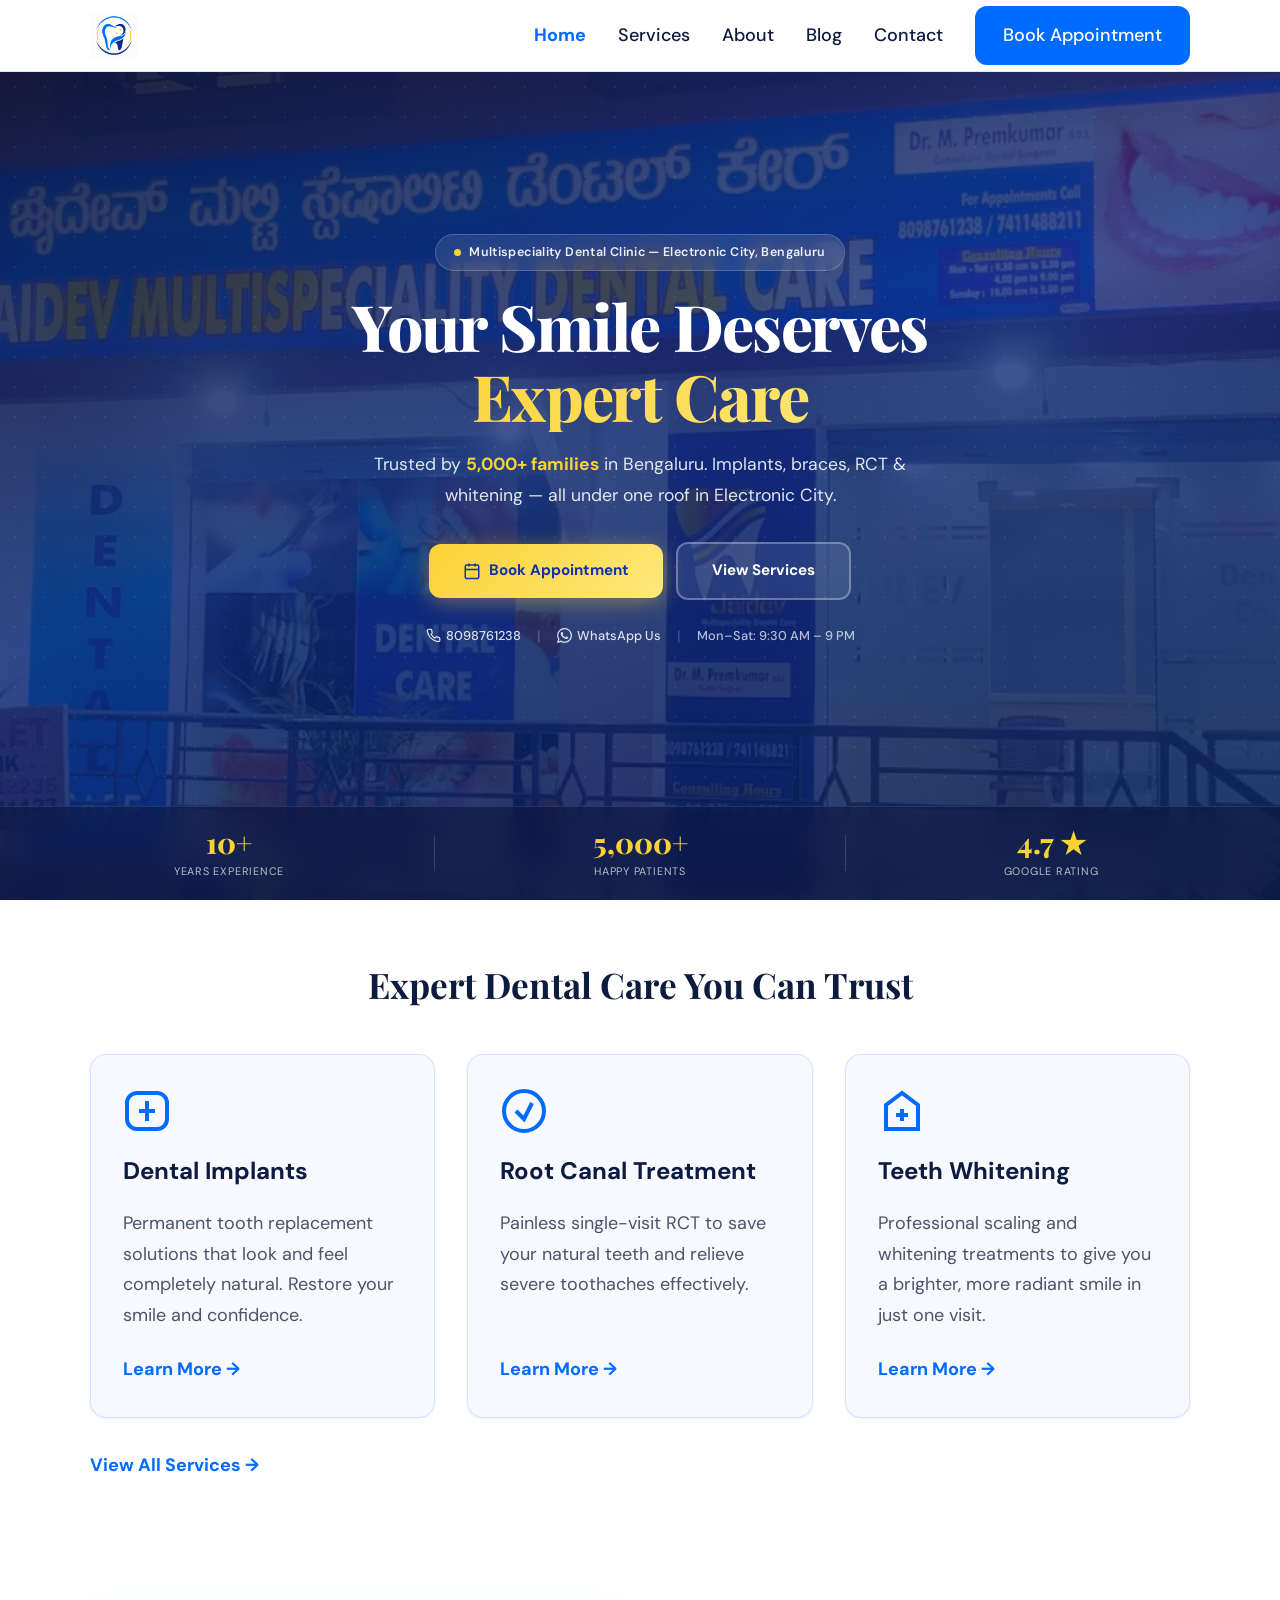
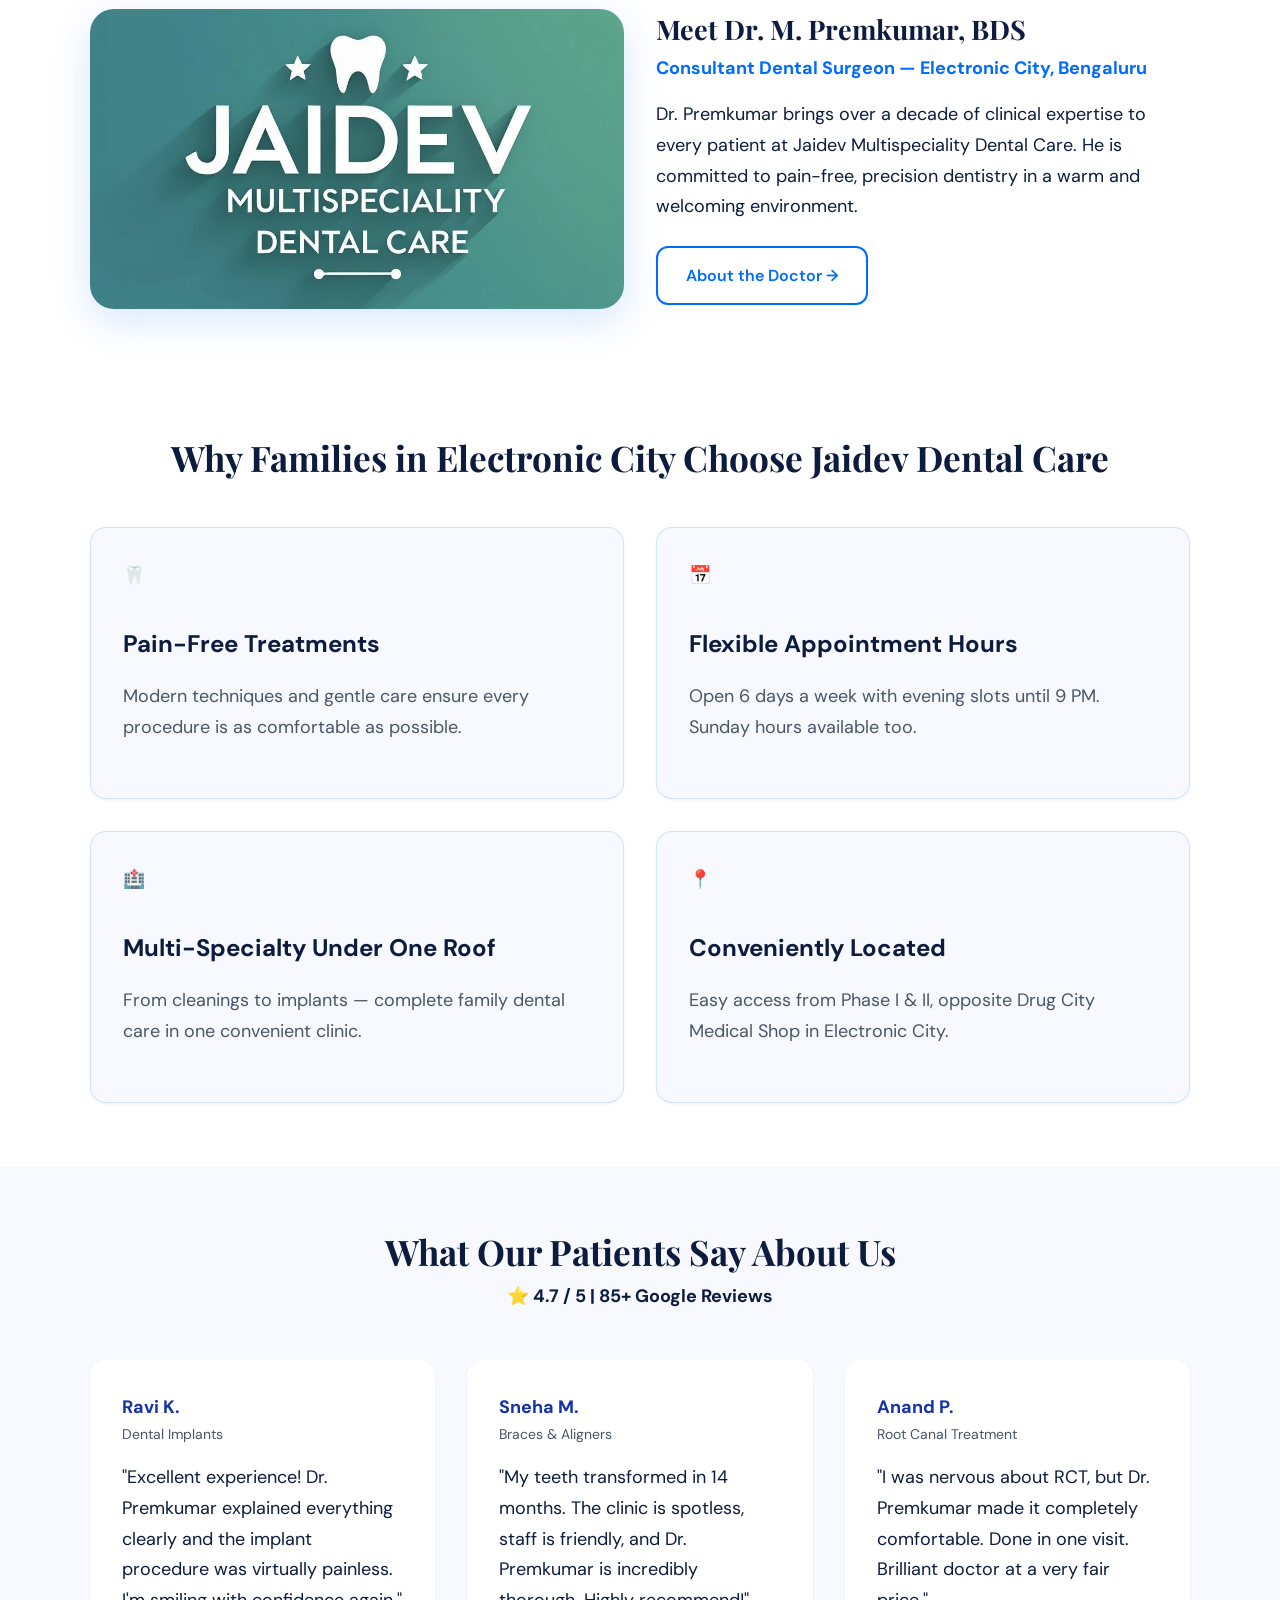
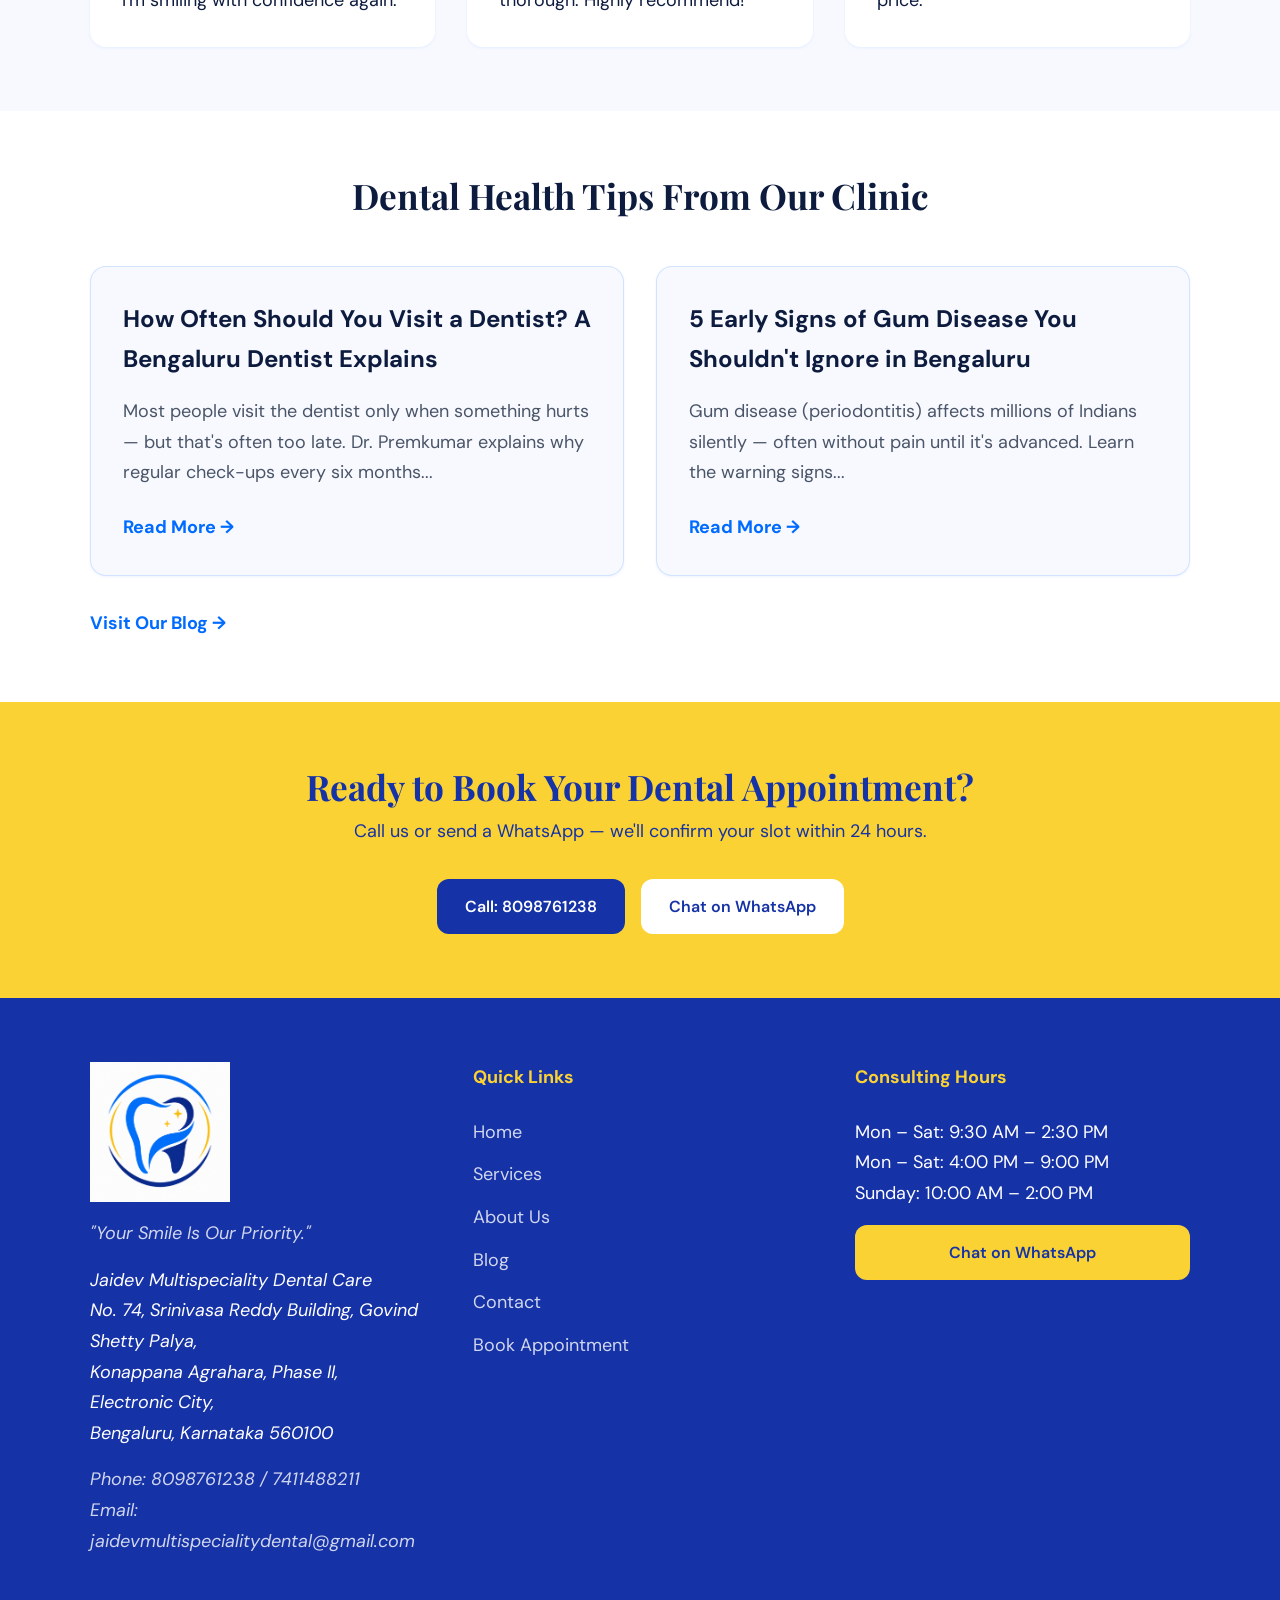
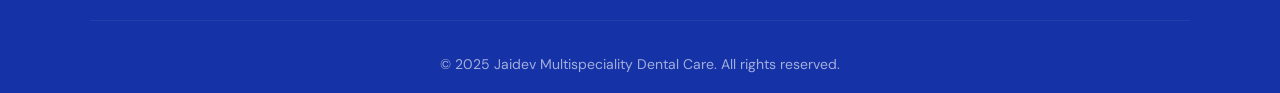
==== commit a1b06112: "Hero: ground-up rewrite — outside exterior bg, perfect centre, frosted stats bar, clean BEM CSS" ====
--- a/index.html
+++ b/index.html
@@ -104,80 +104,92 @@
   </header>
 
   <main id="main">
-    <!-- ===== HERO — Cinematic Full-Viewport ===== -->
-    <section class="hero" id="hero">
-      <!-- Background image -->
-      <div class="hero__bg">
-        <img src="outside exterior.webp" alt="Jaidev Multispeciality Dental Care clinic exterior in Electronic City, Bengaluru" loading="eager" width="1440" height="900">
-      </div>
-      <!-- Multi-layer overlay -->
-      <div class="hero__overlay"></div>
-      <!-- Decorative dot grid -->
+    <!-- HERO ===================================================== -->
+    <section class="hero" id="hero" aria-label="Welcome to Jaidev Multispeciality Dental Care">
+
+      <!-- BG: outside exterior image -->
+      <div class="hero__bg" aria-hidden="true">
+        <img
+          src="outside exterior.webp"
+          alt="Jaidev Multispeciality Dental Care clinic exterior, Electronic City, Bengaluru"
+          loading="eager"
+          width="1440"
+          height="900"
+          fetchpriority="high"
+        >
+      </div>
+      <!-- Dark gradient overlay -->
+      <div class="hero__overlay" aria-hidden="true"></div>
+      <!-- Subtle dot texture -->
       <div class="hero__dots" aria-hidden="true"></div>
 
-      <!-- Main content -->
-      <div class="container hero__inner">
-        <div class="hero__content">
-          <!-- Animated pill -->
-          <div class="hero__pill anim-fade-down">
-            <span class="hero__pill-dot"></span>
-            Multispeciality Dental Clinic — Electronic City, Bengaluru
-          </div>
-
-          <h1 class="hero__title anim-fade-up">
-            Your Smile Deserves<br>
-            <span class="hero__title-accent">Expert Care</span>
-          </h1>
-
-          <p class="hero__sub anim-fade-up anim-delay-1">
-            From routine cleanings to advanced dental implants — trusted by <strong>5,000+ families</strong> in Electronic City. Walk in or book online today.
-          </p>
-
-          <!-- CTA row -->
-          <div class="hero__ctas anim-fade-up anim-delay-2">
-            <a href="contact.html" class="btn btn-hero-primary">
-              <svg width="20" height="20" fill="none" stroke="currentColor" stroke-width="2" viewBox="0 0 24 24"><rect x="3" y="4" width="18" height="18" rx="2"/><path d="M16 2v4M8 2v4M3 10h18"/></svg>
-              Book Appointment
-            </a>
-            <a href="https://wa.me/917411488211" target="_blank" rel="noopener noreferrer" class="btn btn-hero-whatsapp">
-              <svg width="20" height="20" viewBox="0 0 24 24" fill="currentColor"><path d="M17.472 14.382c-.297-.149-1.758-.867-2.03-.967-.273-.099-.471-.148-.67.15-.197.297-.767.966-.94 1.164-.173.199-.347.223-.644.075-.297-.15-1.255-.463-2.39-1.475-.883-.788-1.48-1.761-1.653-2.059-.173-.297-.018-.458.13-.606.134-.133.298-.347.446-.52.149-.174.198-.298.298-.497.099-.198.05-.371-.025-.52-.075-.149-.669-1.612-.916-2.207-.242-.579-.487-.5-.669-.51-.173-.008-.371-.01-.57-.01-.198 0-.52.074-.792.372-.272.297-1.04 1.016-1.04 2.479 0 1.462 1.065 2.875 1.213 3.074.149.198 2.096 3.2 5.077 4.487.709.306 1.262.489 1.694.625.712.227 1.36.195 1.871.118.571-.085 1.758-.719 2.006-1.413.248-.694.248-1.289.173-1.413-.074-.124-.272-.198-.57-.347m-5.421 7.403h-.004a9.87 9.87 0 01-5.031-1.378l-.361-.214-3.741.982.998-3.648-.235-.374a9.86 9.86 0 01-1.51-5.26c.001-5.45 4.436-9.884 9.888-9.884 2.64 0 5.122 1.03 6.988 2.898a9.825 9.825 0 012.893 6.994c-.003 5.45-4.437 9.884-9.885 9.884m8.413-18.297A11.815 11.815 0 0012.05 0C5.495 0 .16 5.335.157 11.892c0 2.096.547 4.142 1.588 5.945L.057 24l6.305-1.654a11.882 11.882 0 005.683 1.448h.005c6.554 0 11.89-5.335 11.893-11.893a11.821 11.821 0 00-3.48-8.413z"/></svg>
-              WhatsApp Us
-            </a>
-          </div>
-
-          <!-- Quick contact -->
-          <div class="hero__contact anim-fade-up anim-delay-3">
-            <a href="tel:+918098761238">
-              <svg width="16" height="16" fill="none" stroke="currentColor" stroke-width="2" viewBox="0 0 24 24"><path d="M22 16.92v3a2 2 0 01-2.18 2 19.79 19.79 0 01-8.63-3.07 19.5 19.5 0 01-6-6 19.79 19.79 0 01-3.07-8.67A2 2 0 014.11 2h3a2 2 0 012 1.72c.127.96.361 1.903.7 2.81a2 2 0 01-.45 2.11L8.09 9.91a16 16 0 006 6l1.27-1.27a2 2 0 012.11-.45c.907.339 1.85.573 2.81.7A2 2 0 0122 16.92z"/></svg>
-              Call: 8098761238
-            </a>
-            <span class="hero__contact-sep">•</span>
-            <span>Mon–Sat: 9:30 AM – 9 PM</span>
-          </div>
-        </div>
-      </div>
-
-      <!-- Glassmorphism floating stat cards -->
-      <div class="hero__stats anim-fade-up anim-delay-3">
-        <div class="hero__stat-card">
-          <span class="hero__stat-num" data-target="10">10+</span>
-          <span class="hero__stat-label">Years<br>Experience</span>
-        </div>
-        <div class="hero__stat-card">
-          <span class="hero__stat-num" data-target="5000">5,000+</span>
-          <span class="hero__stat-label">Happy<br>Patients</span>
-        </div>
-        <div class="hero__stat-card hero__stat-card--gold">
-          <span class="hero__stat-num">4.7 ★</span>
-          <span class="hero__stat-label">Google<br>Rating</span>
-        </div>
-      </div>
-
-      <!-- Scroll indicator -->
-      <div class="hero__scroll" aria-hidden="true">
-        <div class="hero__scroll-line"></div>
-      </div>
-    </section>
+      <!-- CENTRED CONTENT BLOCK -->
+      <div class="hero__center">
+
+        <!-- Location pill -->
+        <div class="hero__pill" role="note">
+          <span class="hero__pill-dot"></span>
+          Multispeciality Dental Clinic &mdash; Electronic City, Bengaluru
+        </div>
+
+        <!-- H1 — primary SEO keyword -->
+        <h1 class="hero__title">
+          Your Smile Deserves
+          <span class="hero__accent">Expert Care</span>
+        </h1>
+
+        <!-- Sub-copy -->
+        <p class="hero__sub">
+          Trusted by <strong>5,000+ families</strong> in Bengaluru. Implants, braces,
+          RCT &amp; whitening — all under one roof in Electronic City.
+        </p>
+
+        <!-- CTA buttons -->
+        <div class="hero__ctas">
+          <a href="contact.html" class="hero__btn hero__btn--gold">
+            <svg width="18" height="18" fill="none" stroke="currentColor" stroke-width="2" viewBox="0 0 24 24" aria-hidden="true"><rect x="3" y="4" width="18" height="18" rx="2"/><path d="M16 2v4M8 2v4M3 10h18"/></svg>
+            Book Appointment
+          </a>
+          <a href="services.html" class="hero__btn hero__btn--glass">
+            View Services
+          </a>
+        </div>
+
+        <!-- Quick-contact strip -->
+        <div class="hero__qc">
+          <a href="tel:+918098761238" class="hero__qc-link">
+            <svg width="15" height="15" fill="none" stroke="currentColor" stroke-width="2" viewBox="0 0 24 24" aria-hidden="true"><path d="M22 16.92v3a2 2 0 01-2.18 2 19.79 19.79 0 01-8.63-3.07 19.5 19.5 0 01-6-6 19.79 19.79 0 01-3.07-8.67A2 2 0 014.11 2h3a2 2 0 012 1.72c.13.96.36 1.9.7 2.81a2 2 0 01-.45 2.11L8.09 9.91a16 16 0 006 6l1.27-1.27a2 2 0 012.11-.45c.91.34 1.85.57 2.81.7A2 2 0 0122 16.92z"/></svg>
+            8098761238
+          </a>
+          <span class="hero__qc-sep" aria-hidden="true">|</span>
+          <a href="https://wa.me/917411488211" class="hero__qc-link" target="_blank" rel="noopener noreferrer">
+            <svg width="15" height="15" viewBox="0 0 24 24" fill="currentColor" aria-hidden="true"><path d="M17.472 14.382c-.297-.149-1.758-.867-2.03-.967-.273-.099-.471-.148-.67.15-.197.297-.767.966-.94 1.164-.173.199-.347.223-.644.075-.297-.15-1.255-.463-2.39-1.475-.883-.788-1.48-1.761-1.653-2.059-.173-.297-.018-.458.13-.606.134-.133.298-.347.446-.52.149-.174.198-.298.298-.497.099-.198.05-.371-.025-.52-.075-.149-.669-1.612-.916-2.207-.242-.579-.487-.5-.669-.51-.173-.008-.371-.01-.57-.01-.198 0-.52.074-.792.372-.272.297-1.04 1.016-1.04 2.479 0 1.462 1.065 2.875 1.213 3.074.149.198 2.096 3.2 5.077 4.487.709.306 1.262.489 1.694.625.712.227 1.36.195 1.871.118.571-.085 1.758-.719 2.006-1.413.248-.694.248-1.289.173-1.413-.074-.124-.272-.198-.57-.347m-5.421 7.403h-.004a9.87 9.87 0 01-5.031-1.378l-.361-.214-3.741.982.998-3.648-.235-.374a9.86 9.86 0 01-1.51-5.26c.001-5.45 4.436-9.884 9.888-9.884 2.64 0 5.122 1.03 6.988 2.898a9.825 9.825 0 012.893 6.994c-.003 5.45-4.437 9.884-9.885 9.884m8.413-18.297A11.815 11.815 0 0012.05 0C5.495 0 .16 5.335.157 11.892c0 2.096.547 4.142 1.588 5.945L.057 24l6.305-1.654a11.882 11.882 0 005.683 1.448h.005c6.554 0 11.89-5.335 11.893-11.893a11.821 11.821 0 00-3.48-8.413z"/></svg>
+            WhatsApp Us
+          </a>
+          <span class="hero__qc-sep" aria-hidden="true">|</span>
+          <span>Mon–Sat: 9:30 AM – 9 PM</span>
+        </div>
+      </div><!-- /.hero__center -->
+
+      <!-- STATS BAR pinned at bottom -->
+      <div class="hero__stats" aria-label="Clinic at a glance">
+        <div class="hero__stat">
+          <strong class="hero__stat-num">10+</strong>
+          <span class="hero__stat-lbl">Years Experience</span>
+        </div>
+        <div class="hero__stat-divider" aria-hidden="true"></div>
+        <div class="hero__stat">
+          <strong class="hero__stat-num">5,000+</strong>
+          <span class="hero__stat-lbl">Happy Patients</span>
+        </div>
+        <div class="hero__stat-divider" aria-hidden="true"></div>
+        <div class="hero__stat">
+          <strong class="hero__stat-num hero__stat-num--gold">4.7 ★</strong>
+          <span class="hero__stat-lbl">Google Rating</span>
+        </div>
+      </div><!-- /.hero__stats -->
+
+    </section><!-- /.hero -->
 
     <!-- Services Preview -->
     <section class="services-preview">
--- a/style.css
+++ b/style.css
@@ -289,142 +289,156 @@
 }
 
 /* ================================================================
-   HERO — Cinematic Full-Viewport
+   HERO — Full-viewport, perfectly centred
    ================================================================ */
 
+/* The section fills exactly the screen below the sticky navbar.
+   No margin, no padding, no gap. */
 .hero {
   position: relative;
-  height: calc(100vh - 64px);  /* fill exactly below sticky navbar (64px mobile) */
+  /* mobile: navbar = 64px */
+  height: calc(100vh - 64px);
   height: calc(100dvh - 64px);
   margin: 0;
   padding: 0;
-  display: flex;
-  flex-direction: column;
-  align-items: center;         /* horizontal center */
-  justify-content: center;     /* vertical center */
-  color: #FFFFFF;
   overflow: hidden;
   isolation: isolate;
-}
-
-/* --- Background image layer ------------------------------------ */
+  color: #fff;
+
+  /* centre the .hero__center block both axes */
+  display: flex;
+  flex-direction: column;
+  align-items: center;
+  justify-content: center;
+}
+
+/* ── Background image ─────────────────────────────────────────── */
 .hero__bg {
   position: absolute;
   inset: 0;
-  z-index: -3;
+  z-index: 0;
 }
 
 .hero__bg img {
   width: 100%;
   height: 100%;
   object-fit: cover;
-  object-position: center 40%;
-  animation: heroZoom 20s ease-in-out infinite alternate;
+  object-position: center center;
+  animation: heroZoom 22s ease-in-out infinite alternate;
 }
 
 @keyframes heroZoom {
-  0%   { transform: scale(1); }
-  100% { transform: scale(1.08); }
-}
-
-/* --- Multi-layer gradient overlay ------------------------------ */
+  from { transform: scale(1);    }
+  to   { transform: scale(1.07); }
+}
+
+/* ── Dark gradient overlay ────────────────────────────────────── */
 .hero__overlay {
   position: absolute;
   inset: 0;
-  z-index: -2;
-  background:
-    linear-gradient(180deg,
-      rgba(13, 27, 62, 0.92) 0%,
-      rgba(21, 50, 166, 0.82) 40%,
-      rgba(0, 107, 255, 0.70) 100%);
-}
-
-/* --- Decorative dot grid --------------------------------------- */
+  z-index: 1;
+  /* darker at top/bottom, lighter in the middle where text lives */
+  background: linear-gradient(
+    160deg,
+    rgba(10, 21, 58, 0.88) 0%,
+    rgba(13, 40, 120, 0.78) 45%,
+    rgba(5,  30, 90,  0.85) 100%
+  );
+}
+
+/* ── Subtle dot texture ───────────────────────────────────────── */
 .hero__dots {
   position: absolute;
   inset: 0;
-  z-index: -1;
-  opacity: 0.04;
-  background-image:
-    radial-gradient(circle, #FFFFFF 1px, transparent 1px);
-  background-size: 28px 28px;
-}
-
-/* --- Inner wrapper --------------------------------------------- */
-.hero__inner {
+  z-index: 2;
+  background-image: radial-gradient(circle, rgba(255,255,255,0.06) 1px, transparent 1px);
+  background-size: 30px 30px;
+}
+
+/* ── Centred content block ────────────────────────────────────── */
+.hero__center {
   position: relative;
-  z-index: 1;
-  width: 100%;
-  padding: 0 20px;
-  display: flex;
-  align-items: center;
-  justify-content: center;
-}
-
-.hero__content {
-  max-width: 680px;
+  z-index: 3;
+  width: 90%;
+  max-width: 780px;
   text-align: center;
+  padding-bottom: 90px;   /* leave room for stats bar at bottom */
+
+  /* stack children vertically, all centred */
   display: flex;
   flex-direction: column;
   align-items: center;
-  justify-content: center;
-}
-
-/* --- Pill label ------------------------------------------------ */
+  gap: 0;
+}
+
+/* ── Location pill ────────────────────────────────────────────── */
 .hero__pill {
   display: inline-flex;
   align-items: center;
-  gap: 10px;
+  gap: 8px;
   background: rgba(255, 255, 255, 0.10);
-  backdrop-filter: blur(8px);
-  -webkit-backdrop-filter: blur(8px);
-  border: 1px solid rgba(255, 255, 255, 0.18);
-  border-radius: var(--radius-full);
-  padding: 8px 20px;
-  font-size: var(--text-xs);
+  backdrop-filter: blur(10px);
+  -webkit-backdrop-filter: blur(10px);
+  border: 1px solid rgba(255, 255, 255, 0.20);
+  border-radius: 999px;
+  padding: 7px 18px;
+  font-size: 0.78rem;
   font-weight: 600;
-  letter-spacing: 0.02em;
-  margin-bottom: var(--space-6);
+  letter-spacing: 0.03em;
+  color: rgba(255, 255, 255, 0.92);
+  margin-bottom: 1.25rem;
+
+  opacity: 0;
+  animation: fadeDown 0.7s 0.1s cubic-bezier(0.16,1,0.3,1) forwards;
 }
 
 .hero__pill-dot {
-  width: 8px;
-  height: 8px;
+  width: 7px;
+  height: 7px;
   border-radius: 50%;
   background: var(--color-gold);
-  animation: pulse-dot 2s ease-in-out infinite;
   flex-shrink: 0;
-}
-
-@keyframes pulse-dot {
-  0%, 100% { box-shadow: 0 0 0 0 rgba(250, 210, 52, 0.5); }
-  50%      { box-shadow: 0 0 0 8px rgba(250, 210, 52, 0); }
-}
-
-/* --- Heading --------------------------------------------------- */
+  animation: pulseDot 2.2s ease-in-out infinite;
+}
+
+@keyframes pulseDot {
+  0%, 100% { box-shadow: 0 0 0 0   rgba(250,210,52,0.55); }
+  50%       { box-shadow: 0 0 0 7px rgba(250,210,52,0);    }
+}
+
+/* ── H1 ───────────────────────────────────────────────────────── */
 .hero__title {
   font-family: var(--font-display);
-  font-size: clamp(2rem, 6vw, 4.2rem);
+  font-size: clamp(2.1rem, 6vw, 4rem);
   font-weight: 800;
-  line-height: 1.08;
-  margin-bottom: var(--space-6);
-  letter-spacing: -0.02em;
-}
-
-.hero__title-accent {
-  background: linear-gradient(135deg, var(--color-gold) 0%, #ffe27a 100%);
+  line-height: 1.1;
+  letter-spacing: -0.025em;
+  color: #fff;
+  margin-bottom: 1.1rem;
+
+  opacity: 0;
+  animation: fadeUp 0.85s 0.25s cubic-bezier(0.16,1,0.3,1) forwards;
+}
+
+/* "Expert Care" in gold gradient */
+.hero__accent {
+  display: block;
+  background: linear-gradient(120deg, var(--color-gold) 0%, #ffe87c 100%);
   -webkit-background-clip: text;
   -webkit-text-fill-color: transparent;
   background-clip: text;
 }
 
-/* --- Subtext --------------------------------------------------- */
+/* ── Sub-copy ─────────────────────────────────────────────────── */
 .hero__sub {
-  font-size: var(--text-base);
-  line-height: 1.75;
-  opacity: 0.88;
-  margin-bottom: var(--space-8);
-  max-width: 540px;
+  font-size: clamp(0.95rem, 2vw, 1.1rem);
+  line-height: 1.72;
+  color: rgba(255,255,255,0.87);
+  max-width: 580px;
+  margin-bottom: 2rem;
+
+  opacity: 0;
+  animation: fadeUp 0.85s 0.4s cubic-bezier(0.16,1,0.3,1) forwards;
 }
 
 .hero__sub strong {
@@ -432,210 +446,167 @@
   font-weight: 700;
 }
 
-/* --- CTA Buttons ----------------------------------------------- */
+/* ── CTA buttons ──────────────────────────────────────────────── */
 .hero__ctas {
   display: flex;
   flex-direction: column;
-  gap: var(--space-3);
-  margin-bottom: var(--space-6);
+  align-items: center;
+  gap: 0.85rem;
   width: 100%;
-  align-items: center;
-}
-
-.btn-hero-primary {
+  margin-bottom: 1.5rem;
+
+  opacity: 0;
+  animation: fadeUp 0.85s 0.55s cubic-bezier(0.16,1,0.3,1) forwards;
+}
+
+.hero__btn {
   display: inline-flex;
   align-items: center;
   justify-content: center;
   gap: 8px;
   min-height: 52px;
-  padding: 14px 32px;
+  padding: 14px 34px;
   border-radius: var(--radius-lg);
-  font-size: var(--text-sm);
+  font-size: 0.95rem;
   font-weight: 700;
+  cursor: pointer;
   border: none;
-  cursor: pointer;
+  text-decoration: none;
+  transition: transform 0.25s ease, box-shadow 0.25s ease;
+  width: 100%;
+  max-width: 320px;
+}
+
+/* Gold primary button */
+.hero__btn--gold {
+  background: linear-gradient(135deg, #FAD234 0%, #ffe87c 100%);
   color: var(--color-navy);
-  background: linear-gradient(135deg, var(--color-gold) 0%, #ffe27a 100%);
-  box-shadow: 0 4px 24px rgba(250, 210, 52, 0.35);
-  transition: all 0.3s cubic-bezier(0.16, 1, 0.3, 1);
-  animation: pulse-glow 3s ease-in-out infinite;
-}
-
-.btn-hero-primary:hover {
-  transform: translateY(-2px) scale(1.03);
-  box-shadow: 0 8px 32px rgba(250, 210, 52, 0.50);
-}
-
-@keyframes pulse-glow {
-  0%, 100% { box-shadow: 0 4px 24px rgba(250, 210, 52, 0.35); }
-  50%      { box-shadow: 0 4px 36px rgba(250, 210, 52, 0.55); }
-}
-
-.btn-hero-whatsapp {
+  box-shadow: 0 4px 22px rgba(250,210,52,0.40);
+  animation: pulseGlow 3s ease-in-out infinite;
+}
+
+.hero__btn--gold:hover {
+  transform: translateY(-3px);
+  box-shadow: 0 8px 30px rgba(250,210,52,0.55);
+}
+
+@keyframes pulseGlow {
+  0%, 100% { box-shadow: 0 4px 22px rgba(250,210,52,0.38); }
+  50%       { box-shadow: 0 4px 32px rgba(250,210,52,0.58); }
+}
+
+/* Glass secondary button */
+.hero__btn--glass {
+  background: rgba(255,255,255,0.10);
+  color: #fff;
+  border: 2px solid rgba(255,255,255,0.30);
+  backdrop-filter: blur(6px);
+  -webkit-backdrop-filter: blur(6px);
+}
+
+.hero__btn--glass:hover {
+  background: rgba(255,255,255,0.20);
+  border-color: rgba(255,255,255,0.60);
+  transform: translateY(-3px);
+}
+
+/* ── Quick-contact strip ──────────────────────────────────────── */
+.hero__qc {
+  display: flex;
+  align-items: center;
+  justify-content: center;
+  flex-wrap: wrap;
+  gap: 0.6rem 1rem;
+  font-size: 0.8rem;
+  font-weight: 500;
+  color: rgba(255,255,255,0.70);
+
+  opacity: 0;
+  animation: fadeUp 0.85s 0.7s cubic-bezier(0.16,1,0.3,1) forwards;
+}
+
+.hero__qc-link {
   display: inline-flex;
   align-items: center;
-  justify-content: center;
-  gap: 8px;
-  min-height: 52px;
-  padding: 14px 32px;
-  border-radius: var(--radius-lg);
-  font-size: var(--text-sm);
-  font-weight: 600;
-  border: 2px solid rgba(255, 255, 255, 0.30);
-  cursor: pointer;
-  color: #FFFFFF;
-  background: rgba(255, 255, 255, 0.08);
-  backdrop-filter: blur(4px);
-  -webkit-backdrop-filter: blur(4px);
-  transition: all 0.3s cubic-bezier(0.16, 1, 0.3, 1);
-}
-
-.btn-hero-whatsapp:hover {
-  background: rgba(37, 211, 102, 0.20);
-  border-color: #25D366;
-  transform: translateY(-2px);
-}
-
-/* --- Quick contact bar ----------------------------------------- */
-.hero__contact {
-  display: flex;
-  align-items: center;
-  justify-content: center;
-  gap: var(--space-3);
-  font-size: var(--text-xs);
-  font-weight: 500;
-  opacity: 0.75;
-  flex-wrap: wrap;
-}
-
-.hero__contact a {
-  display: inline-flex;
-  align-items: center;
-  gap: 6px;
-  color: #FFFFFF;
-  transition: var(--transition);
-}
-
-.hero__contact a:hover { opacity: 1; }
-
-.hero__contact-sep { opacity: 0.3; }
-
-/* --- Glassmorphism floating stat cards ------------------------- */
+  gap: 5px;
+  color: rgba(255,255,255,0.85);
+  text-decoration: none;
+  transition: color 0.2s;
+}
+
+.hero__qc-link:hover { color: var(--color-gold); }
+
+.hero__qc-sep {
+  opacity: 0.30;
+  font-size: 0.9rem;
+}
+
+/* ── Stats bar pinned at very bottom of hero ──────────────────── */
 .hero__stats {
   position: absolute;
-  bottom: 24px;
-  left: 50%;
-  transform: translateX(-50%);
-  z-index: 5;
-  display: flex;
-  gap: 12px;
-  width: 92%;
-  max-width: 520px;
-}
-
-.hero__stat-card {
+  bottom: 0;
+  left: 0;
+  right: 0;
+  z-index: 4;
+
+  display: flex;
+  align-items: center;
+  justify-content: center;
+
+  background: rgba(10, 20, 60, 0.55);
+  backdrop-filter: blur(14px);
+  -webkit-backdrop-filter: blur(14px);
+  border-top: 1px solid rgba(255,255,255,0.10);
+  padding: 14px 24px;
+
+  opacity: 0;
+  animation: fadeUp 0.85s 0.85s cubic-bezier(0.16,1,0.3,1) forwards;
+}
+
+.hero__stat {
   flex: 1;
   display: flex;
   flex-direction: column;
   align-items: center;
-  justify-content: center;
-  padding: 16px 8px;
-  background: rgba(255, 255, 255, 0.10);
-  backdrop-filter: blur(16px);
-  -webkit-backdrop-filter: blur(16px);
-  border: 1px solid rgba(255, 255, 255, 0.15);
-  border-radius: var(--radius-xl);
   text-align: center;
-  transition: var(--transition);
-}
-
-.hero__stat-card:hover {
-  background: rgba(255, 255, 255, 0.18);
-  transform: translateY(-4px);
-  box-shadow: 0 8px 32px rgba(0, 0, 0, 0.2);
-}
-
-.hero__stat-card--gold {
-  background: rgba(250, 210, 52, 0.18);
-  border-color: rgba(250, 210, 52, 0.30);
+  padding: 4px 8px;
 }
 
 .hero__stat-num {
   font-family: var(--font-display);
-  font-size: clamp(1.25rem, 3vw, 1.75rem);
+  font-size: clamp(1.3rem, 3.5vw, 1.8rem);
   font-weight: 800;
   color: var(--color-gold);
   line-height: 1.1;
 }
 
-.hero__stat-label {
-  font-size: 0.7rem;
+.hero__stat-num--gold { color: var(--color-gold); }
+
+.hero__stat-lbl {
+  font-size: 0.68rem;
   text-transform: uppercase;
-  letter-spacing: 0.06em;
-  opacity: 0.8;
-  margin-top: 4px;
-  line-height: 1.3;
-}
-
-/* --- Scroll indicator ------------------------------------------ */
-.hero__scroll {
-  position: absolute;
-  bottom: 12px;
-  right: 24px;
-  z-index: 5;
-  display: none;             /* hidden on mobile */
-}
-
-.hero__scroll-line {
-  width: 2px;
-  height: 40px;
-  background: rgba(255, 255, 255, 0.3);
-  border-radius: 2px;
-  position: relative;
-  overflow: hidden;
-}
-
-.hero__scroll-line::after {
-  content: '';
-  position: absolute;
-  top: -100%;
-  left: 0;
-  width: 100%;
-  height: 50%;
-  background: var(--color-gold);
-  border-radius: 2px;
-  animation: scrollDown 2s ease-in-out infinite;
-}
-
-@keyframes scrollDown {
-  0%   { top: -50%; }
-  100% { top: 110%; }
-}
-
-/* --- Entrance animations --------------------------------------- */
-.anim-fade-up {
-  opacity: 0;
-  transform: translateY(30px);
-  animation: fadeUp 0.8s cubic-bezier(0.16, 1, 0.3, 1) forwards;
-}
-
-.anim-fade-down {
-  opacity: 0;
-  transform: translateY(-20px);
-  animation: fadeDown 0.7s cubic-bezier(0.16, 1, 0.3, 1) forwards;
-}
-
+  letter-spacing: 0.07em;
+  color: rgba(255,255,255,0.70);
+  margin-top: 3px;
+}
+
+.hero__stat-divider {
+  width: 1px;
+  height: 36px;
+  background: rgba(255,255,255,0.15);
+  flex-shrink: 0;
+}
+
+/* ── Shared keyframes ─────────────────────────────────────────── */
 @keyframes fadeUp {
-  to { opacity: 1; transform: translateY(0); }
+  from { opacity: 0; transform: translateY(22px); }
+  to   { opacity: 1; transform: translateY(0);    }
 }
 
 @keyframes fadeDown {
-  to { opacity: 1; transform: translateY(0); }
-}
-
-.anim-delay-1 { animation-delay: 0.15s; }
-.anim-delay-2 { animation-delay: 0.3s; }
-.anim-delay-3 { animation-delay: 0.5s; }
+  from { opacity: 0; transform: translateY(-18px); }
+  to   { opacity: 1; transform: translateY(0);     }
+}
 
 /* Sections */
 section {
@@ -931,36 +902,28 @@
 
   .nav-links li { margin: 0; }
   
-  /* Hero — desktop enhancements */
+  /* Hero — desktop */
   .hero {
-    height: calc(100vh - 72px); /* 72px navbar on desktop */
+    height: calc(100vh - 72px);
     height: calc(100dvh - 72px);
-    padding: 0;
     margin: 0;
-  }
-
-  .hero__inner {
     padding: 0;
   }
 
+  /* Side-by-side CTAs on desktop */
   .hero__ctas {
     flex-direction: row;
-    flex-wrap: wrap;
     justify-content: center;
   }
 
-  .hero__stats {
-    max-width: 640px;
-    bottom: 36px;
-    gap: 16px;
+  .hero__btn {
+    width: auto;
+    max-width: none;
   }
 
-  .hero__stat-card {
-    padding: 24px 16px;
-  }
-
-  .hero__scroll {
-    display: block;
+  /* Wider stats bar */
+  .hero__stat {
+    padding: 6px 20px;
   }
 
   .grid { grid-template-columns: repeat(2, 1fr); }
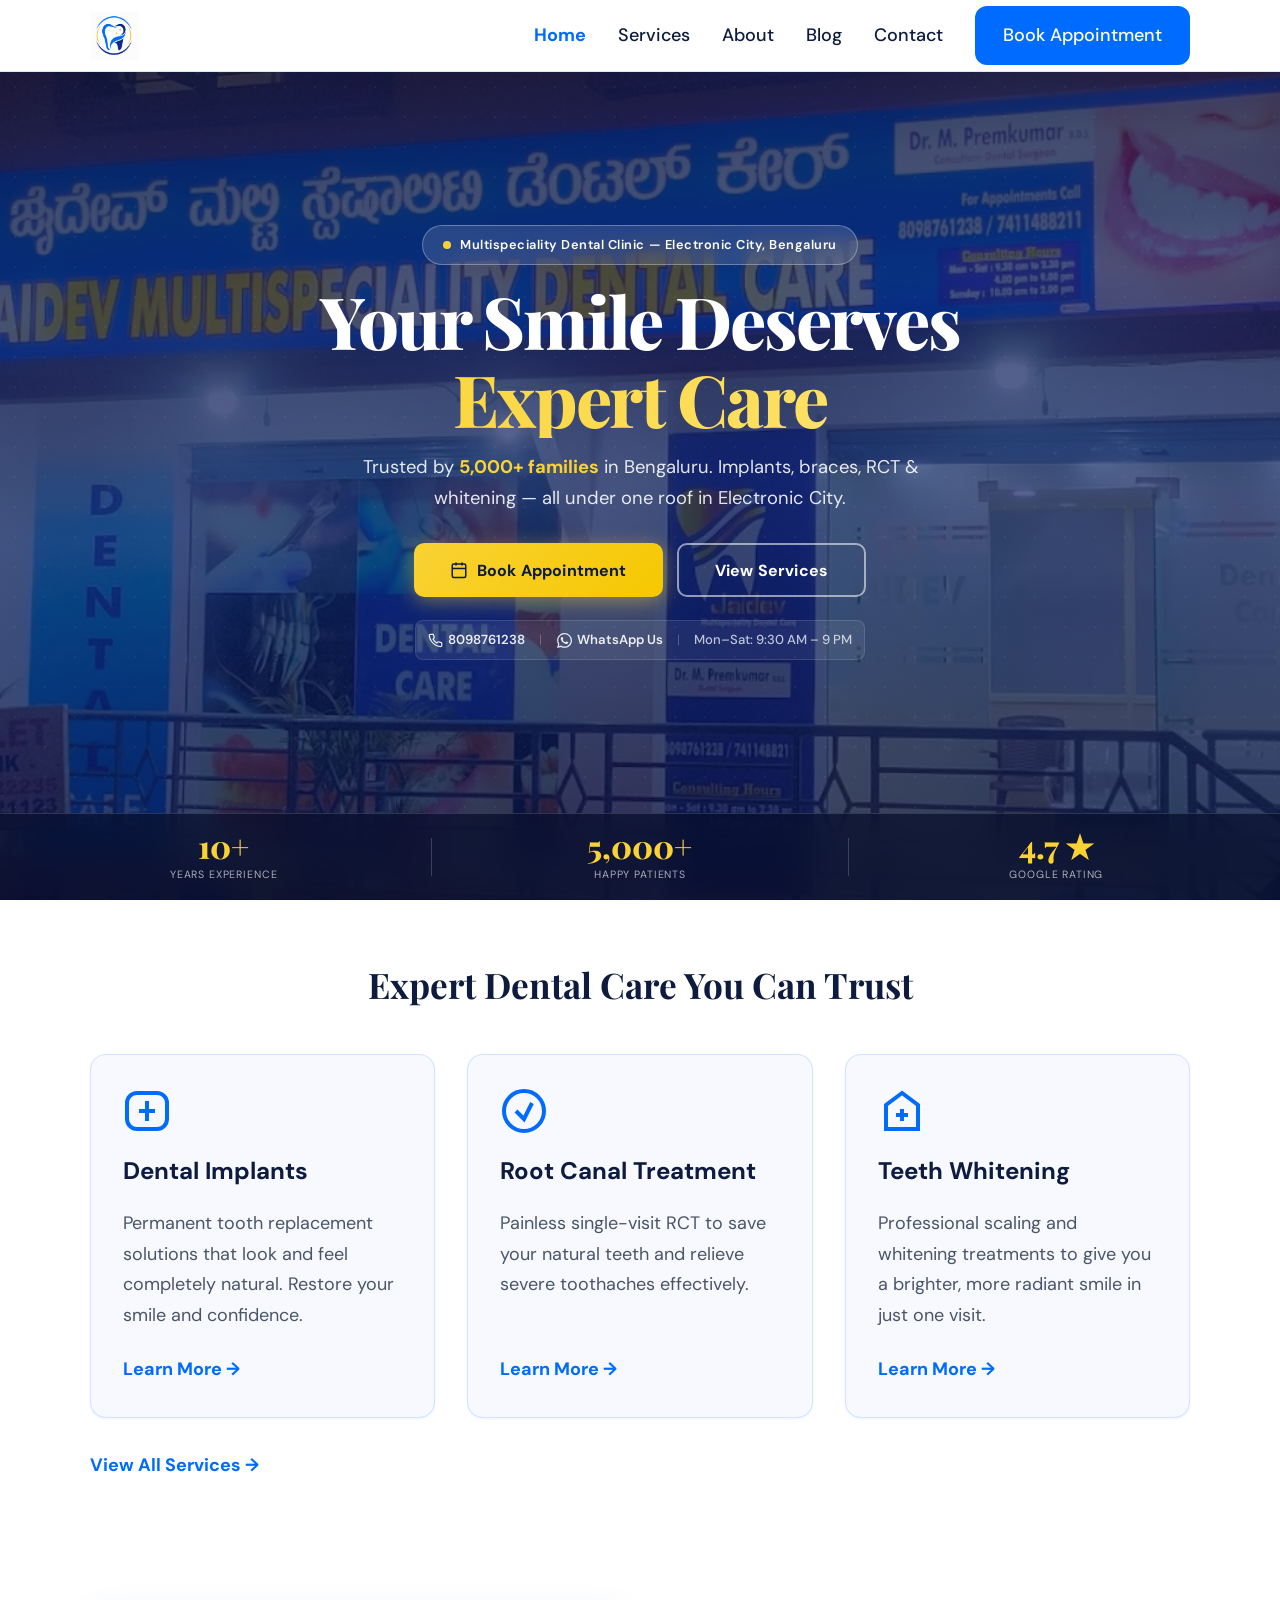
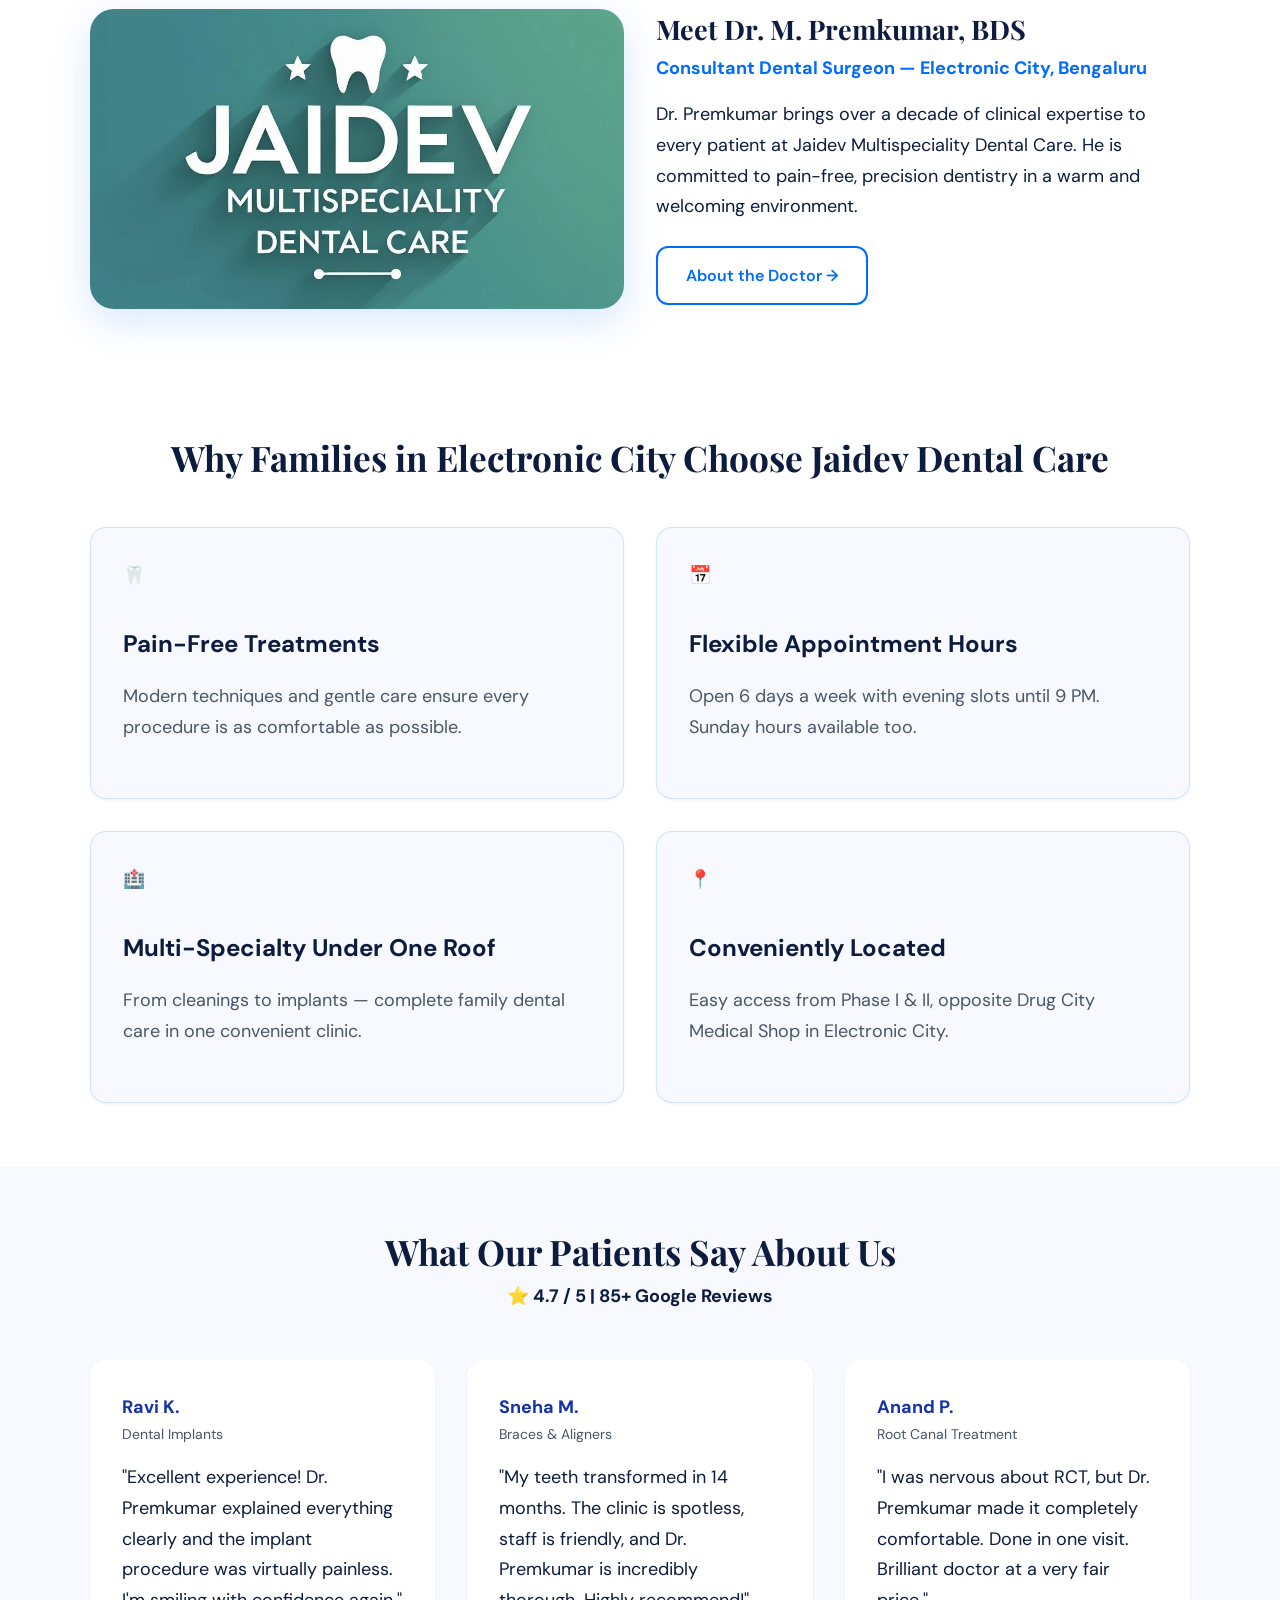
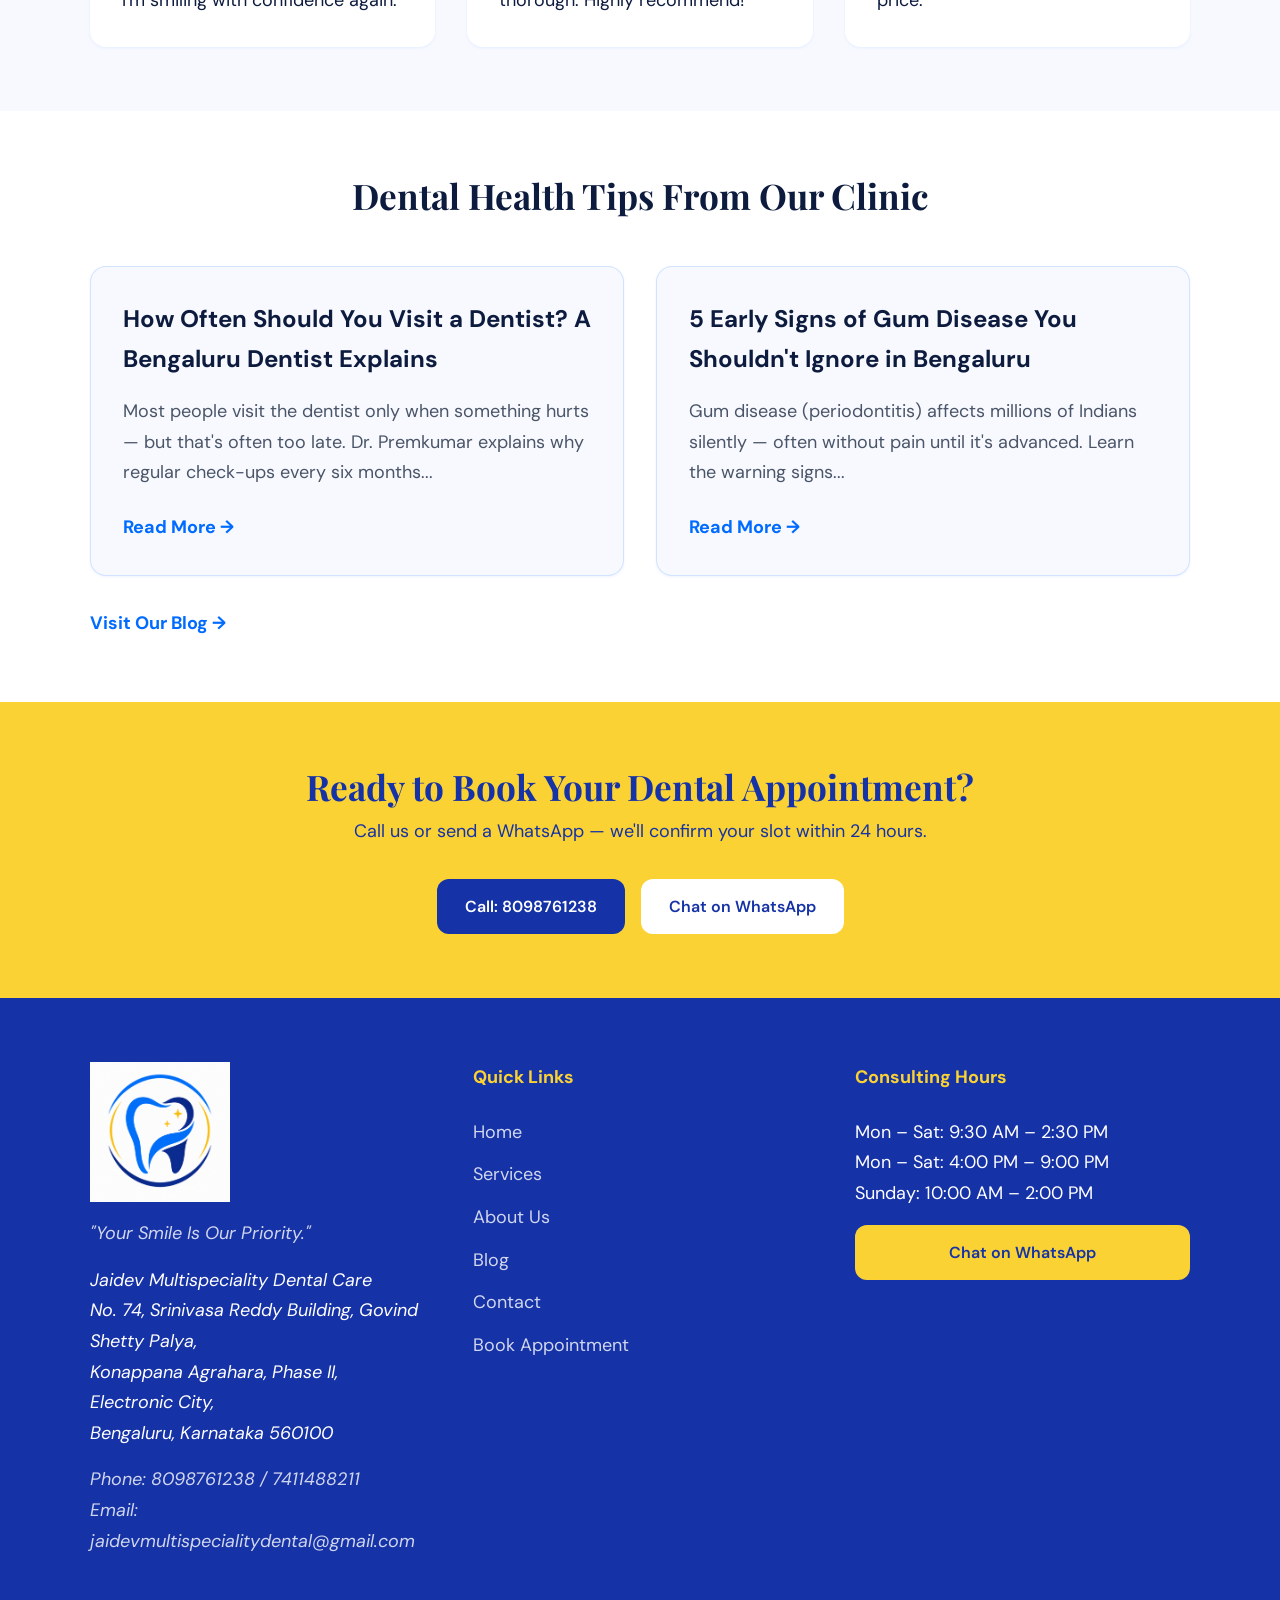
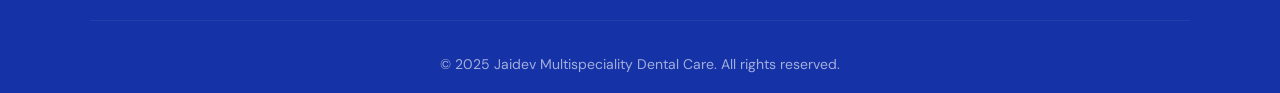
==== commit c16763db: "Force cache bust v8 + hero CSS overhaul complete" ====
--- a/index.html
+++ b/index.html
@@ -34,7 +34,7 @@
   <link href="https://fonts.googleapis.com/css2?family=Playfair+Display:wght@700;800&family=DM+Sans:wght@300..700&display=swap" rel="stylesheet">
   
   <!-- Styles -->
-  <link rel="stylesheet" href="style.css">
+  <link rel="stylesheet" href="style.css?v=8">
   
   <!-- Schema -->
   <script type="application/ld+json">
--- a/style.css
+++ b/style.css
@@ -1,4 +1,4 @@
-/* 
+﻿/* 
  * Jaidev Multispeciality Dental Care - Design System
  * Built with pure CSS3 - Mobile First
  */
@@ -36,7 +36,7 @@
   --font-display: 'Playfair Display', Georgia, serif;
   --font-body:    'DM Sans', 'Helvetica Neue', sans-serif;
 
-  /* Type scale — fluid clamp() */
+  /* Type scale â€” fluid clamp() */
   --text-xs:   clamp(0.75rem,  0.7rem  + 0.25vw, 0.875rem);
   --text-sm:   clamp(0.875rem, 0.8rem  + 0.35vw, 1rem);
   --text-base: clamp(1rem,     0.95rem + 0.25vw, 1.125rem);
@@ -45,7 +45,7 @@
   --text-2xl:  clamp(2rem,     1.2rem  + 2.5vw,  3.5rem);
   --text-3xl:  clamp(2.5rem,   1rem    + 4vw,    5rem);
 
-  /* Spacing — 4px base */
+  /* Spacing â€” 4px base */
   --space-1: 0.25rem; --space-2: 0.5rem;  --space-3: 0.75rem;
   --space-4: 1rem;    --space-6: 1.5rem;  --space-8: 2rem;
   --space-10: 2.5rem; --space-12: 3rem;   --space-16: 4rem;
@@ -289,30 +289,29 @@
 }
 
 /* ================================================================
-   HERO — Full-viewport, perfectly centred
+   HERO â€” Full-viewport, perfectly centred, attention-grabbing
    ================================================================ */
 
-/* The section fills exactly the screen below the sticky navbar.
-   No margin, no padding, no gap. */
+/*
+ * Grid approach:
+ *   Row 1 (1fr)  â†’ centred content block
+ *   Row 2 (auto) â†’ frosted stats bar
+ * This guarantees true vertical centering regardless of screen height.
+ */
 .hero {
   position: relative;
-  /* mobile: navbar = 64px */
-  height: calc(100vh - 64px);
+  height: calc(100vh - 64px);   /* mobile: 64px navbar */
   height: calc(100dvh - 64px);
-  margin: 0;
-  padding: 0;
+  margin: 0 !important;
+  padding: 0 !important;
   overflow: hidden;
   isolation: isolate;
   color: #fff;
-
-  /* centre the .hero__center block both axes */
-  display: flex;
-  flex-direction: column;
-  align-items: center;
-  justify-content: center;
-}
-
-/* ── Background image ─────────────────────────────────────────── */
+  display: grid;
+  grid-template-rows: 1fr auto;
+}
+
+/* â”€â”€ Background image â”€â”€â”€â”€â”€â”€â”€â”€â”€â”€â”€â”€â”€â”€â”€â”€â”€â”€â”€â”€â”€â”€â”€â”€â”€â”€â”€â”€â”€â”€â”€â”€â”€â”€â”€â”€â”€â”€â”€â”€â”€â”€â”€ */
 .hero__bg {
   position: absolute;
   inset: 0;
@@ -329,116 +328,119 @@
 
 @keyframes heroZoom {
   from { transform: scale(1);    }
-  to   { transform: scale(1.07); }
-}
-
-/* ── Dark gradient overlay ────────────────────────────────────── */
+  to   { transform: scale(1.06); }
+}
+
+/* â”€â”€ Overlay â€” lightened so building is visible & impactful â”€â”€â”€â”€â”€ */
 .hero__overlay {
   position: absolute;
   inset: 0;
   z-index: 1;
-  /* darker at top/bottom, lighter in the middle where text lives */
   background: linear-gradient(
-    160deg,
-    rgba(10, 21, 58, 0.88) 0%,
-    rgba(13, 40, 120, 0.78) 45%,
-    rgba(5,  30, 90,  0.85) 100%
+    175deg,
+    rgba(8, 18, 55, 0.80) 0%,
+    rgba(10, 32, 100, 0.68) 50%,
+    rgba(6, 20, 70, 0.78) 100%
   );
 }
 
-/* ── Subtle dot texture ───────────────────────────────────────── */
+/* â”€â”€ Subtle dot texture â”€â”€â”€â”€â”€â”€â”€â”€â”€â”€â”€â”€â”€â”€â”€â”€â”€â”€â”€â”€â”€â”€â”€â”€â”€â”€â”€â”€â”€â”€â”€â”€â”€â”€â”€â”€â”€â”€â”€â”€â”€ */
 .hero__dots {
   position: absolute;
   inset: 0;
   z-index: 2;
-  background-image: radial-gradient(circle, rgba(255,255,255,0.06) 1px, transparent 1px);
+  background-image: radial-gradient(circle, rgba(255,255,255,0.045) 1px, transparent 1px);
   background-size: 30px 30px;
 }
 
-/* ── Centred content block ────────────────────────────────────── */
+/* â”€â”€ Centred content block â”€â”€â”€â”€â”€â”€â”€â”€â”€â”€â”€â”€â”€â”€â”€â”€â”€â”€â”€â”€â”€â”€â”€â”€â”€â”€â”€â”€â”€â”€â”€â”€â”€â”€â”€â”€â”€â”€ */
+/* margin:auto inside the 1fr grid row = mathematical vertical centre */
 .hero__center {
   position: relative;
   z-index: 3;
-  width: 90%;
-  max-width: 780px;
+  width: min(90%, 780px);
+  margin: auto;                  /* auto top+bottom â†’ true vertical centre */
+  padding: 0 16px;               /* safe edge padding */
+  display: flex;
+  flex-direction: column;
+  align-items: center;
   text-align: center;
-  padding-bottom: 90px;   /* leave room for stats bar at bottom */
-
-  /* stack children vertically, all centred */
-  display: flex;
-  flex-direction: column;
-  align-items: center;
-  gap: 0;
-}
-
-/* ── Location pill ────────────────────────────────────────────── */
+  gap: 0;                        /* controlled by margin-bottom on each child */
+}
+
+/* â”€â”€ Location pill â”€â”€â”€â”€â”€â”€â”€â”€â”€â”€â”€â”€â”€â”€â”€â”€â”€â”€â”€â”€â”€â”€â”€â”€â”€â”€â”€â”€â”€â”€â”€â”€â”€â”€â”€â”€â”€â”€â”€â”€â”€â”€â”€â”€â”€â”€ */
 .hero__pill {
   display: inline-flex;
   align-items: center;
-  gap: 8px;
-  background: rgba(255, 255, 255, 0.10);
-  backdrop-filter: blur(10px);
-  -webkit-backdrop-filter: blur(10px);
-  border: 1px solid rgba(255, 255, 255, 0.20);
+  gap: 9px;
+  background: rgba(255, 255, 255, 0.13);
+  backdrop-filter: blur(12px);
+  -webkit-backdrop-filter: blur(12px);
+  border: 1px solid rgba(255, 255, 255, 0.30);
   border-radius: 999px;
-  padding: 7px 18px;
-  font-size: 0.78rem;
+  padding: 8px 20px;
+  font-size: 0.8rem;
   font-weight: 600;
-  letter-spacing: 0.03em;
-  color: rgba(255, 255, 255, 0.92);
-  margin-bottom: 1.25rem;
-
+  letter-spacing: 0.04em;
+  color: #fff;
+  margin-bottom: 1.1rem;
   opacity: 0;
-  animation: fadeDown 0.7s 0.1s cubic-bezier(0.16,1,0.3,1) forwards;
-}
-
+  animation: fadeDown 0.65s 0.05s cubic-bezier(0.16,1,0.3,1) forwards;
+}
+
+/* Pulsing gold dot */
 .hero__pill-dot {
-  width: 7px;
-  height: 7px;
+  width: 8px;
+  height: 8px;
   border-radius: 50%;
   background: var(--color-gold);
   flex-shrink: 0;
-  animation: pulseDot 2.2s ease-in-out infinite;
+  animation: pulseDot 2s ease-in-out infinite;
 }
 
 @keyframes pulseDot {
-  0%, 100% { box-shadow: 0 0 0 0   rgba(250,210,52,0.55); }
-  50%       { box-shadow: 0 0 0 7px rgba(250,210,52,0);    }
-}
-
-/* ── H1 ───────────────────────────────────────────────────────── */
+  0%, 100% { box-shadow: 0 0 0 0   rgba(250,210,52,0.70); }
+  50%       { box-shadow: 0 0 0 8px rgba(250,210,52,0);    }
+}
+
+/* â”€â”€ H1 â€” dominates the screen â”€â”€â”€â”€â”€â”€â”€â”€â”€â”€â”€â”€â”€â”€â”€â”€â”€â”€â”€â”€â”€â”€â”€â”€â”€â”€â”€â”€â”€â”€â”€â”€â”€ */
 .hero__title {
   font-family: var(--font-display);
-  font-size: clamp(2.1rem, 6vw, 4rem);
+  font-size: clamp(2.4rem, 7vw, 4.5rem);
   font-weight: 800;
-  line-height: 1.1;
-  letter-spacing: -0.025em;
+  line-height: 1.08;
+  letter-spacing: -0.03em;
   color: #fff;
-  margin-bottom: 1.1rem;
-
+  margin-bottom: 0.9rem;
   opacity: 0;
-  animation: fadeUp 0.85s 0.25s cubic-bezier(0.16,1,0.3,1) forwards;
-}
-
-/* "Expert Care" in gold gradient */
+  animation: fadeUp 0.8s 0.18s cubic-bezier(0.16,1,0.3,1) forwards;
+}
+
+/* "Expert Care" â€” gold gradient text */
 .hero__accent {
   display: block;
-  background: linear-gradient(120deg, var(--color-gold) 0%, #ffe87c 100%);
+  background: linear-gradient(120deg, #FAD234 0%, #ffe87c 60%, #FAD234 100%);
+  background-size: 200% auto;
   -webkit-background-clip: text;
   -webkit-text-fill-color: transparent;
   background-clip: text;
-}
-
-/* ── Sub-copy ─────────────────────────────────────────────────── */
+  animation: goldShimmer 4s linear infinite;
+}
+
+@keyframes goldShimmer {
+  from { background-position: 0% center; }
+  to   { background-position: 200% center; }
+}
+
+/* â”€â”€ Sub-copy â”€â”€â”€â”€â”€â”€â”€â”€â”€â”€â”€â”€â”€â”€â”€â”€â”€â”€â”€â”€â”€â”€â”€â”€â”€â”€â”€â”€â”€â”€â”€â”€â”€â”€â”€â”€â”€â”€â”€â”€â”€â”€â”€â”€â”€â”€â”€â”€â”€â”€â”€ */
 .hero__sub {
-  font-size: clamp(0.95rem, 2vw, 1.1rem);
-  line-height: 1.72;
-  color: rgba(255,255,255,0.87);
-  max-width: 580px;
-  margin-bottom: 2rem;
-
+  font-size: clamp(1rem, 2.2vw, 1.15rem);
+  line-height: 1.7;
+  color: rgba(255,255,255,0.88);
+  max-width: 560px;
+  margin-bottom: 1.8rem;
   opacity: 0;
-  animation: fadeUp 0.85s 0.4s cubic-bezier(0.16,1,0.3,1) forwards;
+  animation: fadeUp 0.8s 0.32s cubic-bezier(0.16,1,0.3,1) forwards;
 }
 
 .hero__sub strong {
@@ -446,121 +448,125 @@
   font-weight: 700;
 }
 
-/* ── CTA buttons ──────────────────────────────────────────────── */
+/* â”€â”€ CTA buttons â”€â”€â”€â”€â”€â”€â”€â”€â”€â”€â”€â”€â”€â”€â”€â”€â”€â”€â”€â”€â”€â”€â”€â”€â”€â”€â”€â”€â”€â”€â”€â”€â”€â”€â”€â”€â”€â”€â”€â”€â”€â”€â”€â”€â”€â”€â”€â”€ */
 .hero__ctas {
   display: flex;
-  flex-direction: column;
-  align-items: center;
-  gap: 0.85rem;
+  flex-direction: column;      /* mobile: stacked */
+  align-items: center;
+  justify-content: center;
+  gap: 0.9rem;
   width: 100%;
-  margin-bottom: 1.5rem;
-
+  margin-bottom: 1.4rem;
   opacity: 0;
-  animation: fadeUp 0.85s 0.55s cubic-bezier(0.16,1,0.3,1) forwards;
+  animation: fadeUp 0.8s 0.46s cubic-bezier(0.16,1,0.3,1) forwards;
 }
 
 .hero__btn {
   display: inline-flex;
   align-items: center;
   justify-content: center;
-  gap: 8px;
-  min-height: 52px;
-  padding: 14px 34px;
-  border-radius: var(--radius-lg);
-  font-size: 0.95rem;
+  gap: 9px;
+  height: 54px;
+  padding: 0 36px;
+  border-radius: 10px;
+  font-family: var(--font-body);
+  font-size: 1rem;
   font-weight: 700;
+  letter-spacing: 0.01em;
   cursor: pointer;
+  text-decoration: none;
+  width: 100%;
+  max-width: 280px;
+  transition: transform 0.22s ease, box-shadow 0.22s ease, background 0.22s ease;
+}
+
+/* â¶ Solid primary â€” gold */
+.hero__btn--gold {
+  background: linear-gradient(135deg, #FAD234 0%, #f5c800 100%);
+  color: #0d1b3e;
   border: none;
-  text-decoration: none;
-  transition: transform 0.25s ease, box-shadow 0.25s ease;
-  width: 100%;
-  max-width: 320px;
-}
-
-/* Gold primary button */
-.hero__btn--gold {
-  background: linear-gradient(135deg, #FAD234 0%, #ffe87c 100%);
-  color: var(--color-navy);
-  box-shadow: 0 4px 22px rgba(250,210,52,0.40);
-  animation: pulseGlow 3s ease-in-out infinite;
+  box-shadow: 0 4px 20px rgba(250,210,52,0.45);
 }
 
 .hero__btn--gold:hover {
+  transform: translateY(-3px) scale(1.02);
+  box-shadow: 0 10px 32px rgba(250,210,52,0.60);
+}
+
+/* Subtle permanent glow pulse on primary */
+@keyframes btnGlow {
+  0%, 100% { box-shadow: 0 4px 20px rgba(250,210,52,0.42); }
+  50%       { box-shadow: 0 6px 28px rgba(250,210,52,0.65); }
+}
+.hero__btn--gold { animation: btnGlow 2.8s ease-in-out infinite; }
+.hero__btn--gold:hover { animation: none; }
+
+/* â· Outline ghost â€” white border */
+.hero__btn--glass {
+  background: transparent;
+  color: #fff;
+  border: 2px solid rgba(255,255,255,0.55);
+  backdrop-filter: blur(8px);
+  -webkit-backdrop-filter: blur(8px);
+}
+
+.hero__btn--glass:hover {
+  background: rgba(255,255,255,0.15);
+  border-color: #fff;
   transform: translateY(-3px);
-  box-shadow: 0 8px 30px rgba(250,210,52,0.55);
-}
-
-@keyframes pulseGlow {
-  0%, 100% { box-shadow: 0 4px 22px rgba(250,210,52,0.38); }
-  50%       { box-shadow: 0 4px 32px rgba(250,210,52,0.58); }
-}
-
-/* Glass secondary button */
-.hero__btn--glass {
-  background: rgba(255,255,255,0.10);
-  color: #fff;
-  border: 2px solid rgba(255,255,255,0.30);
-  backdrop-filter: blur(6px);
-  -webkit-backdrop-filter: blur(6px);
-}
-
-.hero__btn--glass:hover {
-  background: rgba(255,255,255,0.20);
-  border-color: rgba(255,255,255,0.60);
-  transform: translateY(-3px);
-}
-
-/* ── Quick-contact strip ──────────────────────────────────────── */
+  box-shadow: 0 8px 24px rgba(255,255,255,0.12);
+}
+
+/* â”€â”€ Quick-contact strip â”€â”€â”€â”€â”€â”€â”€â”€â”€â”€â”€â”€â”€â”€â”€â”€â”€â”€â”€â”€â”€â”€â”€â”€â”€â”€â”€â”€â”€â”€â”€â”€â”€â”€â”€â”€â”€â”€â”€â”€ */
 .hero__qc {
   display: flex;
   align-items: center;
   justify-content: center;
   flex-wrap: wrap;
-  gap: 0.6rem 1rem;
-  font-size: 0.8rem;
+  gap: 0.4rem 0.9rem;
+  font-size: 0.82rem;
   font-weight: 500;
-  color: rgba(255,255,255,0.70);
-
+  color: rgba(255,255,255,0.72);
+  padding: 8px 12px;
+  background: rgba(255,255,255,0.07);
+  border: 1px solid rgba(255,255,255,0.12);
+  border-radius: 8px;
   opacity: 0;
-  animation: fadeUp 0.85s 0.7s cubic-bezier(0.16,1,0.3,1) forwards;
+  animation: fadeUp 0.8s 0.60s cubic-bezier(0.16,1,0.3,1) forwards;
 }
 
 .hero__qc-link {
   display: inline-flex;
   align-items: center;
   gap: 5px;
-  color: rgba(255,255,255,0.85);
+  color: rgba(255,255,255,0.90);
   text-decoration: none;
-  transition: color 0.2s;
+  font-weight: 600;
+  transition: color 0.18s;
 }
 
 .hero__qc-link:hover { color: var(--color-gold); }
 
 .hero__qc-sep {
-  opacity: 0.30;
-  font-size: 0.9rem;
-}
-
-/* ── Stats bar pinned at very bottom of hero ──────────────────── */
+  color: rgba(255,255,255,0.25);
+  font-weight: 300;
+}
+
+/* â”€â”€ Stats bar â€” grid row 2, frosted glass â”€â”€â”€â”€â”€â”€â”€â”€â”€â”€â”€â”€â”€â”€â”€â”€â”€â”€â”€â”€â”€â”€ */
 .hero__stats {
-  position: absolute;
-  bottom: 0;
-  left: 0;
-  right: 0;
+  position: relative;
   z-index: 4;
-
+  width: 100%;
   display: flex;
   align-items: center;
   justify-content: center;
-
-  background: rgba(10, 20, 60, 0.55);
-  backdrop-filter: blur(14px);
-  -webkit-backdrop-filter: blur(14px);
-  border-top: 1px solid rgba(255,255,255,0.10);
-  padding: 14px 24px;
-
+  background: rgba(6, 14, 44, 0.70);
+  backdrop-filter: blur(18px);
+  -webkit-backdrop-filter: blur(18px);
+  border-top: 1px solid rgba(255,255,255,0.14);
+  padding: 14px 16px;
   opacity: 0;
-  animation: fadeUp 0.85s 0.85s cubic-bezier(0.16,1,0.3,1) forwards;
+  animation: fadeUp 0.8s 0.76s cubic-bezier(0.16,1,0.3,1) forwards;
 }
 
 .hero__stat {
@@ -569,49 +575,76 @@
   flex-direction: column;
   align-items: center;
   text-align: center;
-  padding: 4px 8px;
+  padding: 2px 12px;
 }
 
 .hero__stat-num {
   font-family: var(--font-display);
-  font-size: clamp(1.3rem, 3.5vw, 1.8rem);
+  font-size: clamp(1.4rem, 4vw, 2rem);
   font-weight: 800;
   color: var(--color-gold);
-  line-height: 1.1;
+  line-height: 1;
 }
 
 .hero__stat-num--gold { color: var(--color-gold); }
 
 .hero__stat-lbl {
-  font-size: 0.68rem;
+  font-size: 0.66rem;
   text-transform: uppercase;
-  letter-spacing: 0.07em;
-  color: rgba(255,255,255,0.70);
-  margin-top: 3px;
-}
-
+  letter-spacing: 0.08em;
+  color: rgba(255,255,255,0.65);
+  margin-top: 4px;
+}
+
+/* Vertical divider between stats */
 .hero__stat-divider {
   width: 1px;
-  height: 36px;
-  background: rgba(255,255,255,0.15);
+  height: 38px;
+  background: rgba(255,255,255,0.18);
   flex-shrink: 0;
 }
 
-/* ── Shared keyframes ─────────────────────────────────────────── */
+/* â”€â”€ Keyframes â”€â”€â”€â”€â”€â”€â”€â”€â”€â”€â”€â”€â”€â”€â”€â”€â”€â”€â”€â”€â”€â”€â”€â”€â”€â”€â”€â”€â”€â”€â”€â”€â”€â”€â”€â”€â”€â”€â”€â”€â”€â”€â”€â”€â”€â”€â”€â”€â”€â”€ */
 @keyframes fadeUp {
-  from { opacity: 0; transform: translateY(22px); }
+  from { opacity: 0; transform: translateY(24px); }
   to   { opacity: 1; transform: translateY(0);    }
 }
 
 @keyframes fadeDown {
-  from { opacity: 0; transform: translateY(-18px); }
+  from { opacity: 0; transform: translateY(-16px); }
   to   { opacity: 1; transform: translateY(0);     }
+}
+
+/* â”€â”€ Background image â”€â”€â”€â”€â”€â”€â”€â”€â”€â”€â”€â”€â”€â”€â”€â”€â”€â”€â”€â”€â”€â”€â”€â”€â”€â”€â”€â”€â”€â”€â”€â”€â”€â”€â”€â”€â”€â”€â”€â”€â”€â”€â”€ */
+.hero__bg {
+  position: absolute;
+  inset: 0;
+  z-index: 0;
+}
+
+.hero__bg img {
+  width: 100%;
+  height: 100%;
+  object-fit: cover;
+  object-position: center center;
+  animation: heroZoom 22s ease-in-out infinite alternate;
+}
+
+@keyframes heroZoom {
+  from { transform: scale(1);    }
+  to   { transform: scale(1.07); }
 }
 
 /* Sections */
 section {
   padding: var(--space-16) 0;
 }
+
+/* Hero must never get section padding */
+.hero { padding: 0 !important; margin: 0 !important; }
+
+
+
 
 .section-title {
   text-align: center;
@@ -902,15 +935,14 @@
 
   .nav-links li { margin: 0; }
   
-  /* Hero — desktop */
+  /* Hero â€” desktop (navbar is 72px) */
   .hero {
     height: calc(100vh - 72px);
     height: calc(100dvh - 72px);
-    margin: 0;
-    padding: 0;
+    grid-template-rows: 1fr auto;  /* keep grid layout */
   }
 
-  /* Side-by-side CTAs on desktop */
+  /* Side-by-side CTA buttons on desktop */
   .hero__ctas {
     flex-direction: row;
     justify-content: center;
@@ -919,11 +951,6 @@
   .hero__btn {
     width: auto;
     max-width: none;
-  }
-
-  /* Wider stats bar */
-  .hero__stat {
-    padding: 6px 20px;
   }
 
   .grid { grid-template-columns: repeat(2, 1fr); }
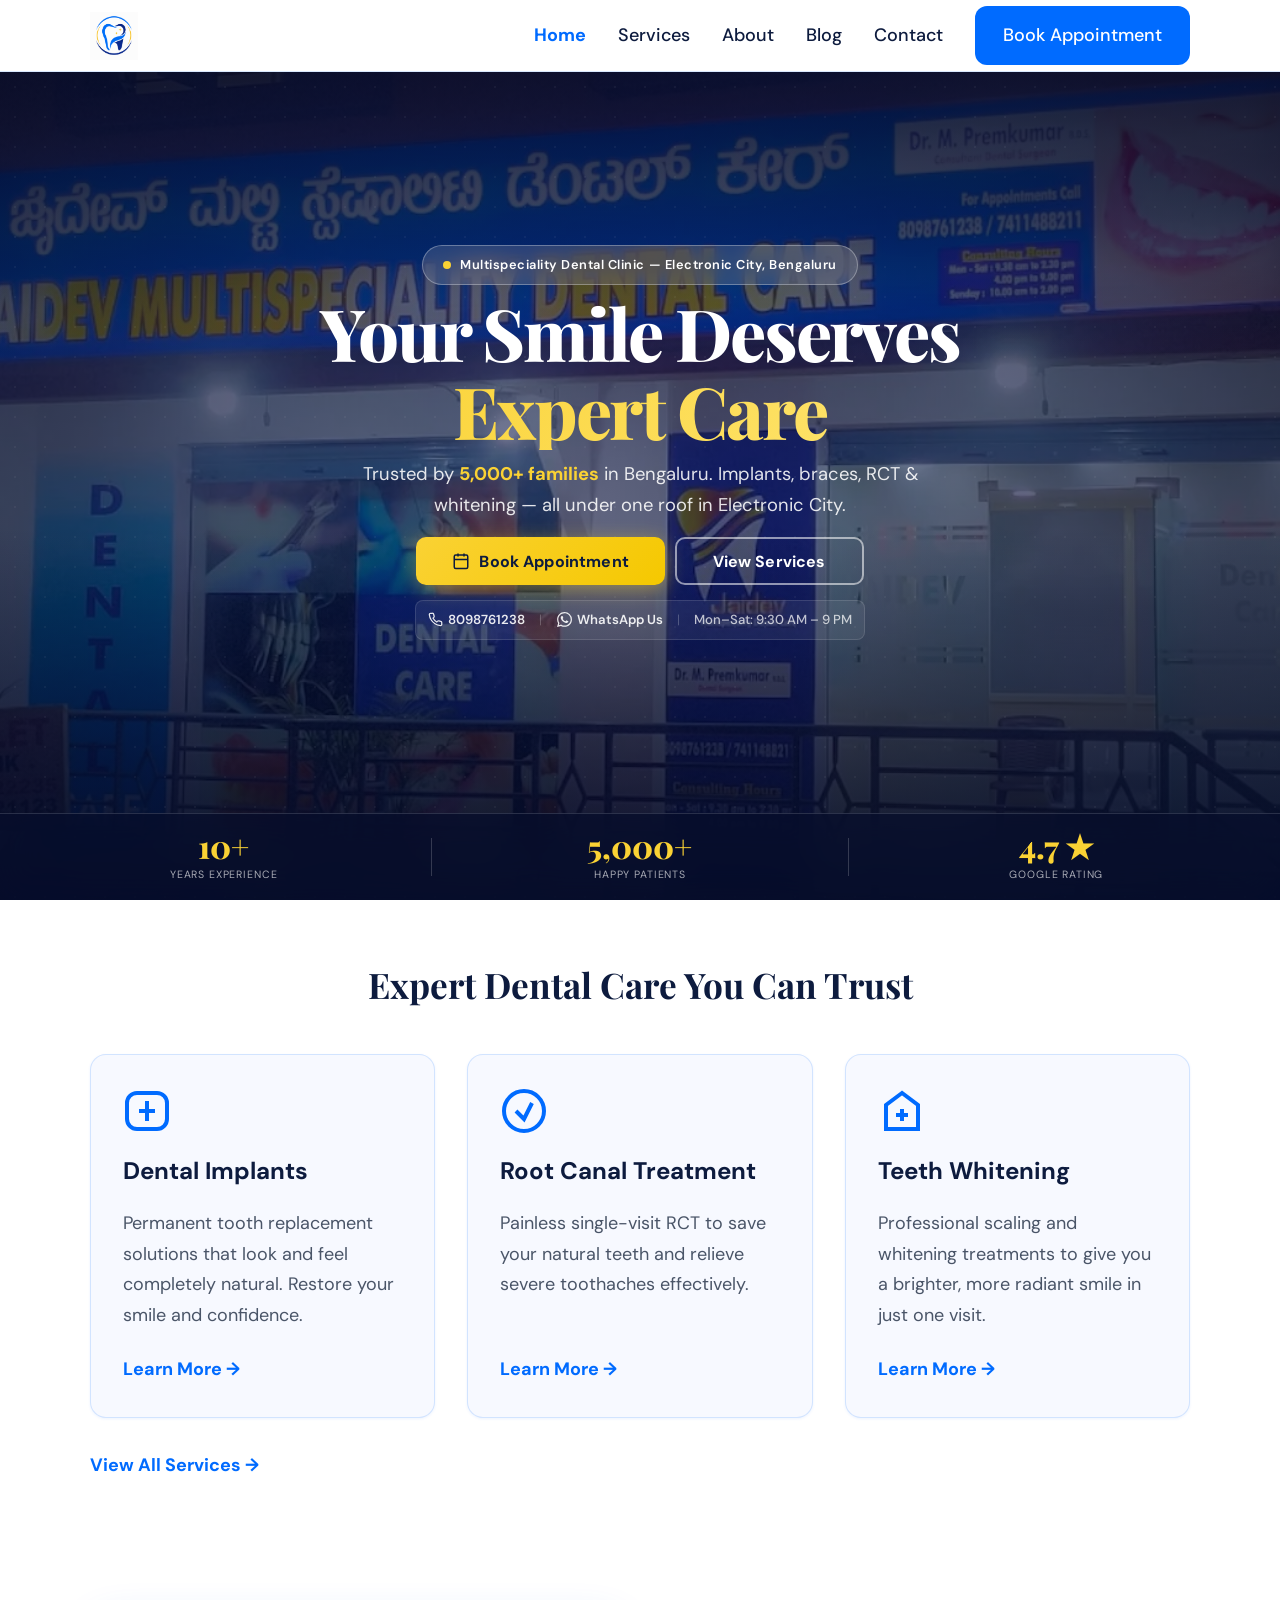
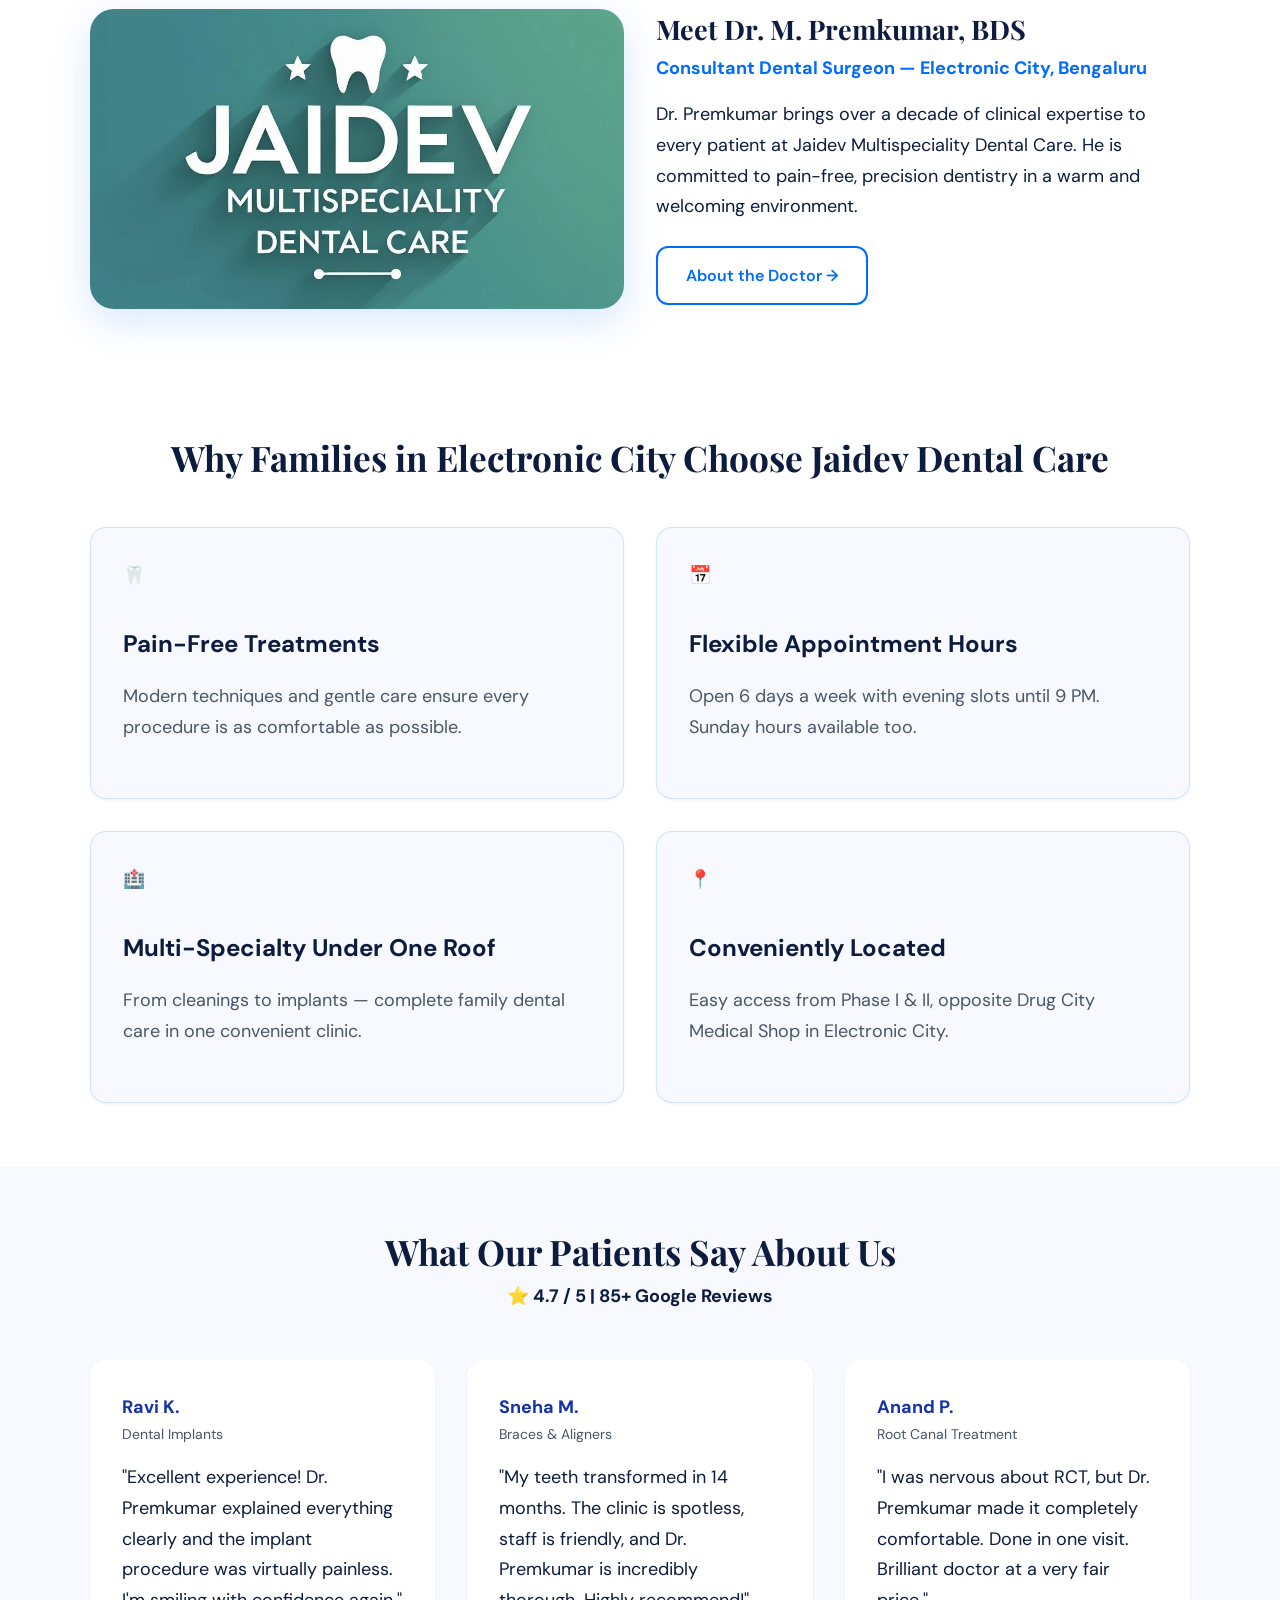
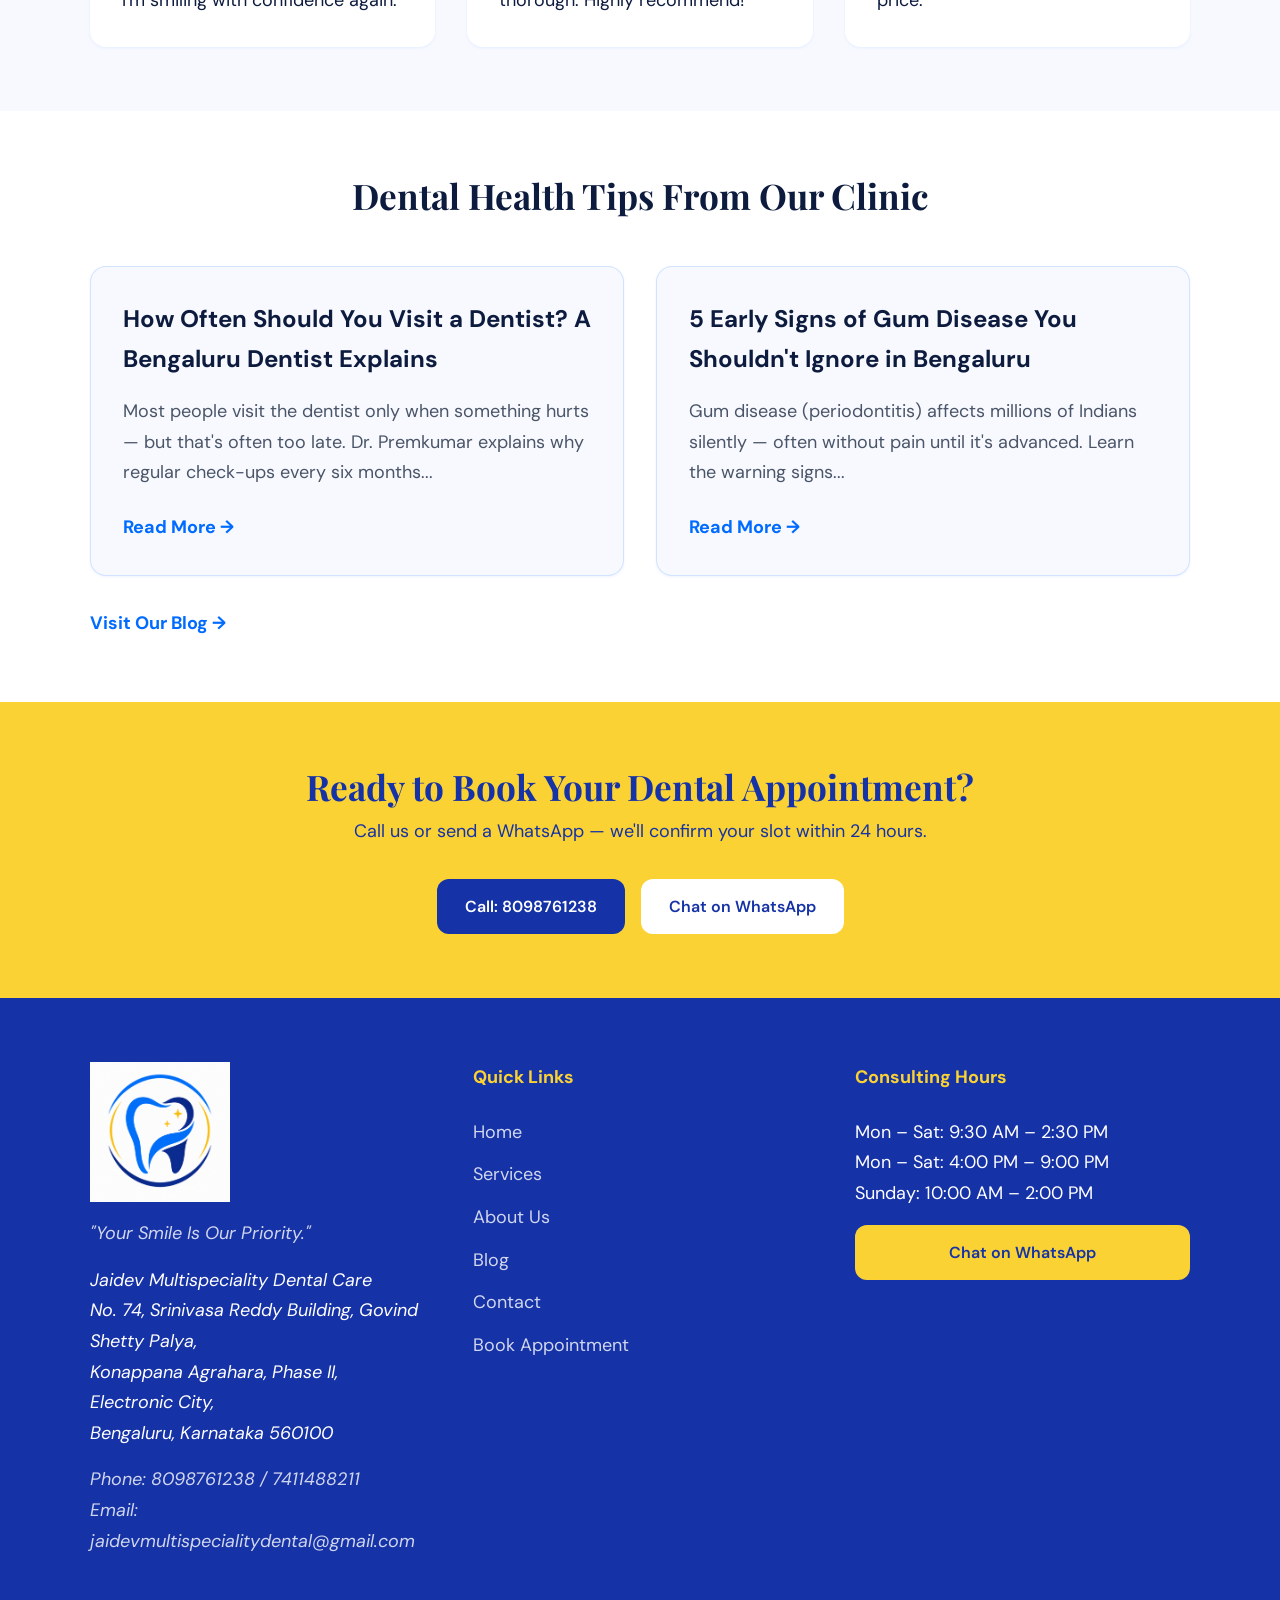
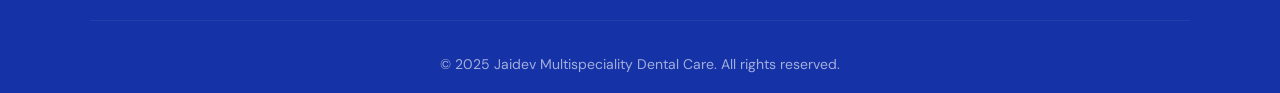
==== commit ec6c83ac: "Hero: tighter spacing between elements, cinematic overlay, cache v9" ====
--- a/index.html
+++ b/index.html
@@ -34,7 +34,7 @@
   <link href="https://fonts.googleapis.com/css2?family=Playfair+Display:wght@700;800&family=DM+Sans:wght@300..700&display=swap" rel="stylesheet">
   
   <!-- Styles -->
-  <link rel="stylesheet" href="style.css?v=8">
+  <link rel="stylesheet" href="style.css?v=9">
   
   <!-- Schema -->
   <script type="application/ld+json">
--- a/style.css
+++ b/style.css
@@ -1,4 +1,4 @@
-﻿/* 
+/* 
  * Jaidev Multispeciality Dental Care - Design System
  * Built with pure CSS3 - Mobile First
  */
@@ -336,12 +336,11 @@
   position: absolute;
   inset: 0;
   z-index: 1;
-  background: linear-gradient(
-    175deg,
-    rgba(8, 18, 55, 0.80) 0%,
-    rgba(10, 32, 100, 0.68) 50%,
-    rgba(6, 20, 70, 0.78) 100%
-  );
+  /* Cinematic fade: clear at centre-top so building shows, dark at bottom for text legibility */
+  background:
+    linear-gradient(to top,   rgba(4, 12, 40, 0.92) 0%, rgba(4, 12, 40, 0.0) 45%),
+    linear-gradient(to bottom, rgba(4, 12, 40, 0.65) 0%, rgba(4, 12, 40, 0.0) 35%),
+    radial-gradient(ellipse at 50% 60%, rgba(6, 20, 80, 0.50) 0%, rgba(4, 12, 40, 0.80) 100%);
 }
 
 /* â”€â”€ Subtle dot texture â”€â”€â”€â”€â”€â”€â”€â”€â”€â”€â”€â”€â”€â”€â”€â”€â”€â”€â”€â”€â”€â”€â”€â”€â”€â”€â”€â”€â”€â”€â”€â”€â”€â”€â”€â”€â”€â”€â”€â”€â”€ */
@@ -383,7 +382,7 @@
   font-weight: 600;
   letter-spacing: 0.04em;
   color: #fff;
-  margin-bottom: 1.1rem;
+  margin-bottom: 0.6rem;
   opacity: 0;
   animation: fadeDown 0.65s 0.05s cubic-bezier(0.16,1,0.3,1) forwards;
 }
@@ -411,7 +410,7 @@
   line-height: 1.08;
   letter-spacing: -0.03em;
   color: #fff;
-  margin-bottom: 0.9rem;
+  margin-bottom: 0.55rem;
   opacity: 0;
   animation: fadeUp 0.8s 0.18s cubic-bezier(0.16,1,0.3,1) forwards;
 }
@@ -438,7 +437,7 @@
   line-height: 1.7;
   color: rgba(255,255,255,0.88);
   max-width: 560px;
-  margin-bottom: 1.8rem;
+  margin-bottom: 1rem;
   opacity: 0;
   animation: fadeUp 0.8s 0.32s cubic-bezier(0.16,1,0.3,1) forwards;
 }
@@ -454,9 +453,9 @@
   flex-direction: column;      /* mobile: stacked */
   align-items: center;
   justify-content: center;
-  gap: 0.9rem;
+  gap: 0.6rem;
   width: 100%;
-  margin-bottom: 1.4rem;
+  margin-bottom: 0.9rem;
   opacity: 0;
   animation: fadeUp 0.8s 0.46s cubic-bezier(0.16,1,0.3,1) forwards;
 }
@@ -466,7 +465,7 @@
   align-items: center;
   justify-content: center;
   gap: 9px;
-  height: 54px;
+  height: 48px;
   padding: 0 36px;
   border-radius: 10px;
   font-family: var(--font-body);
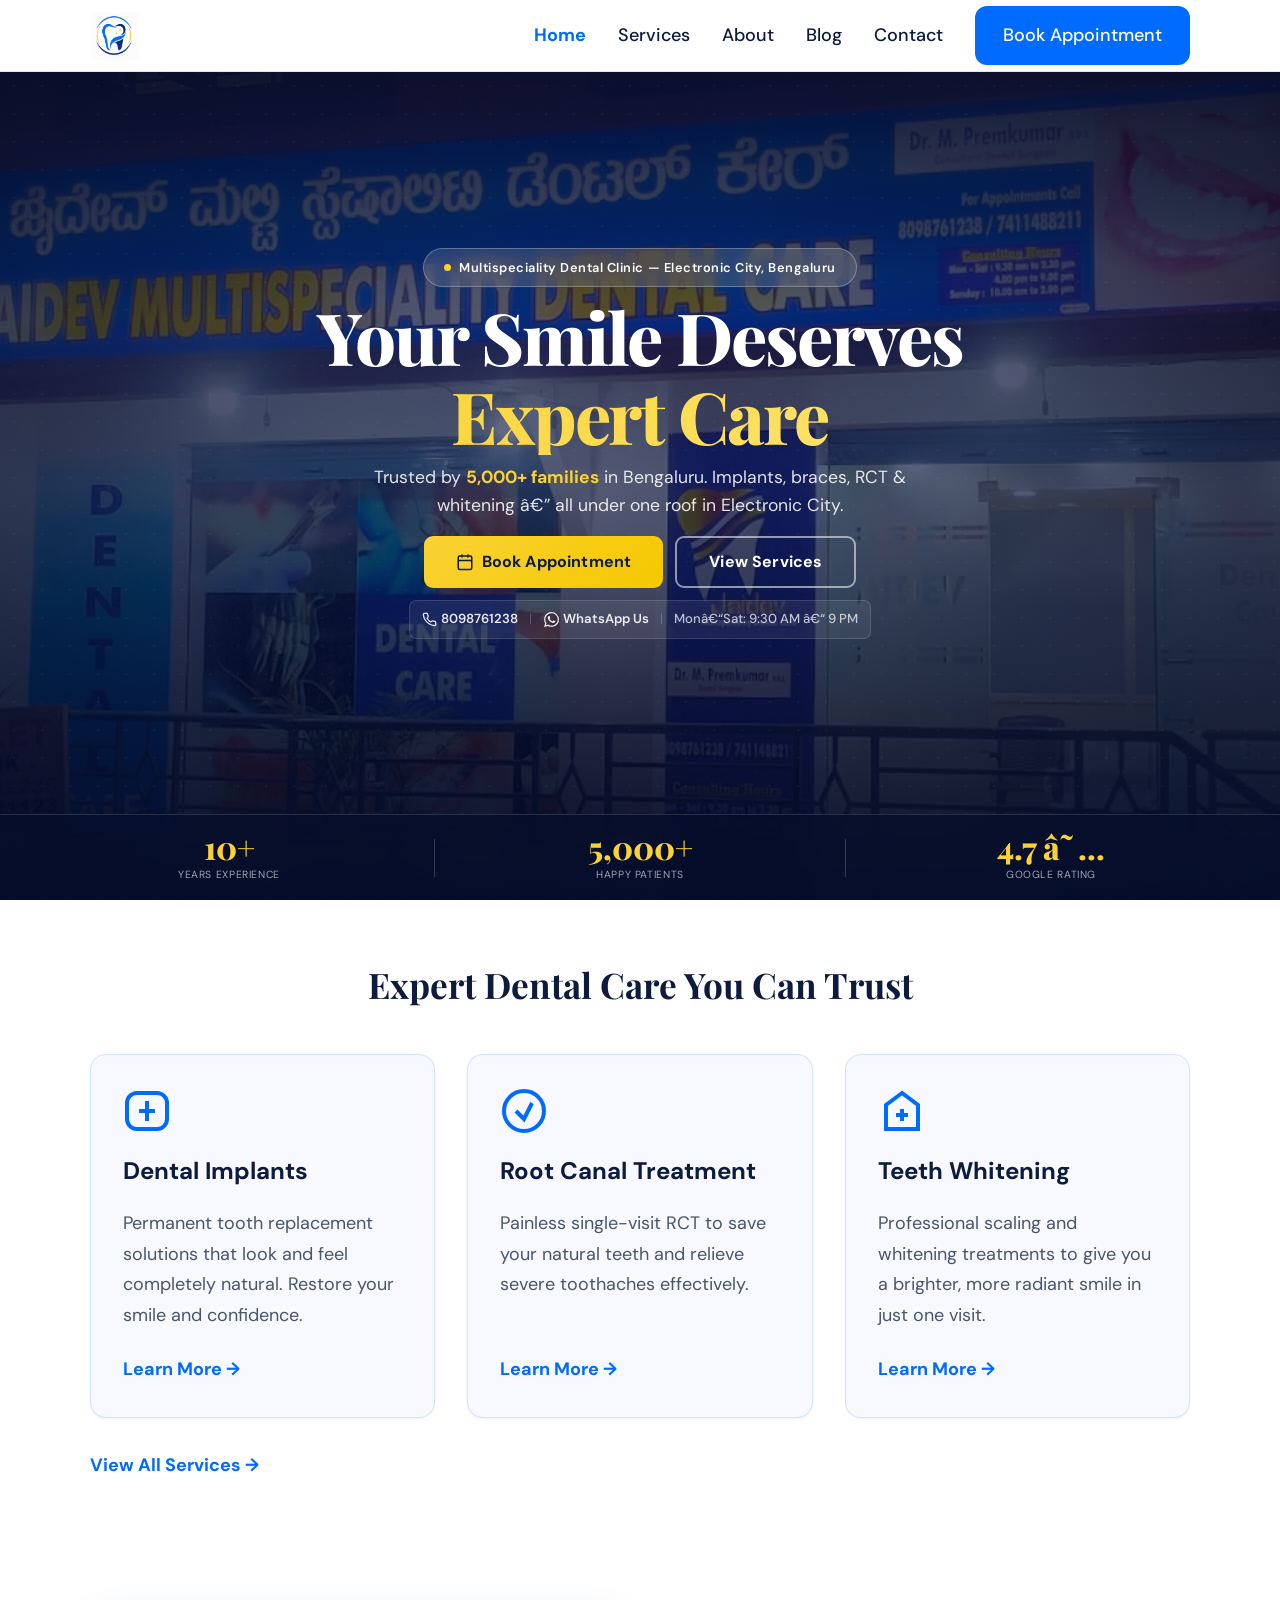
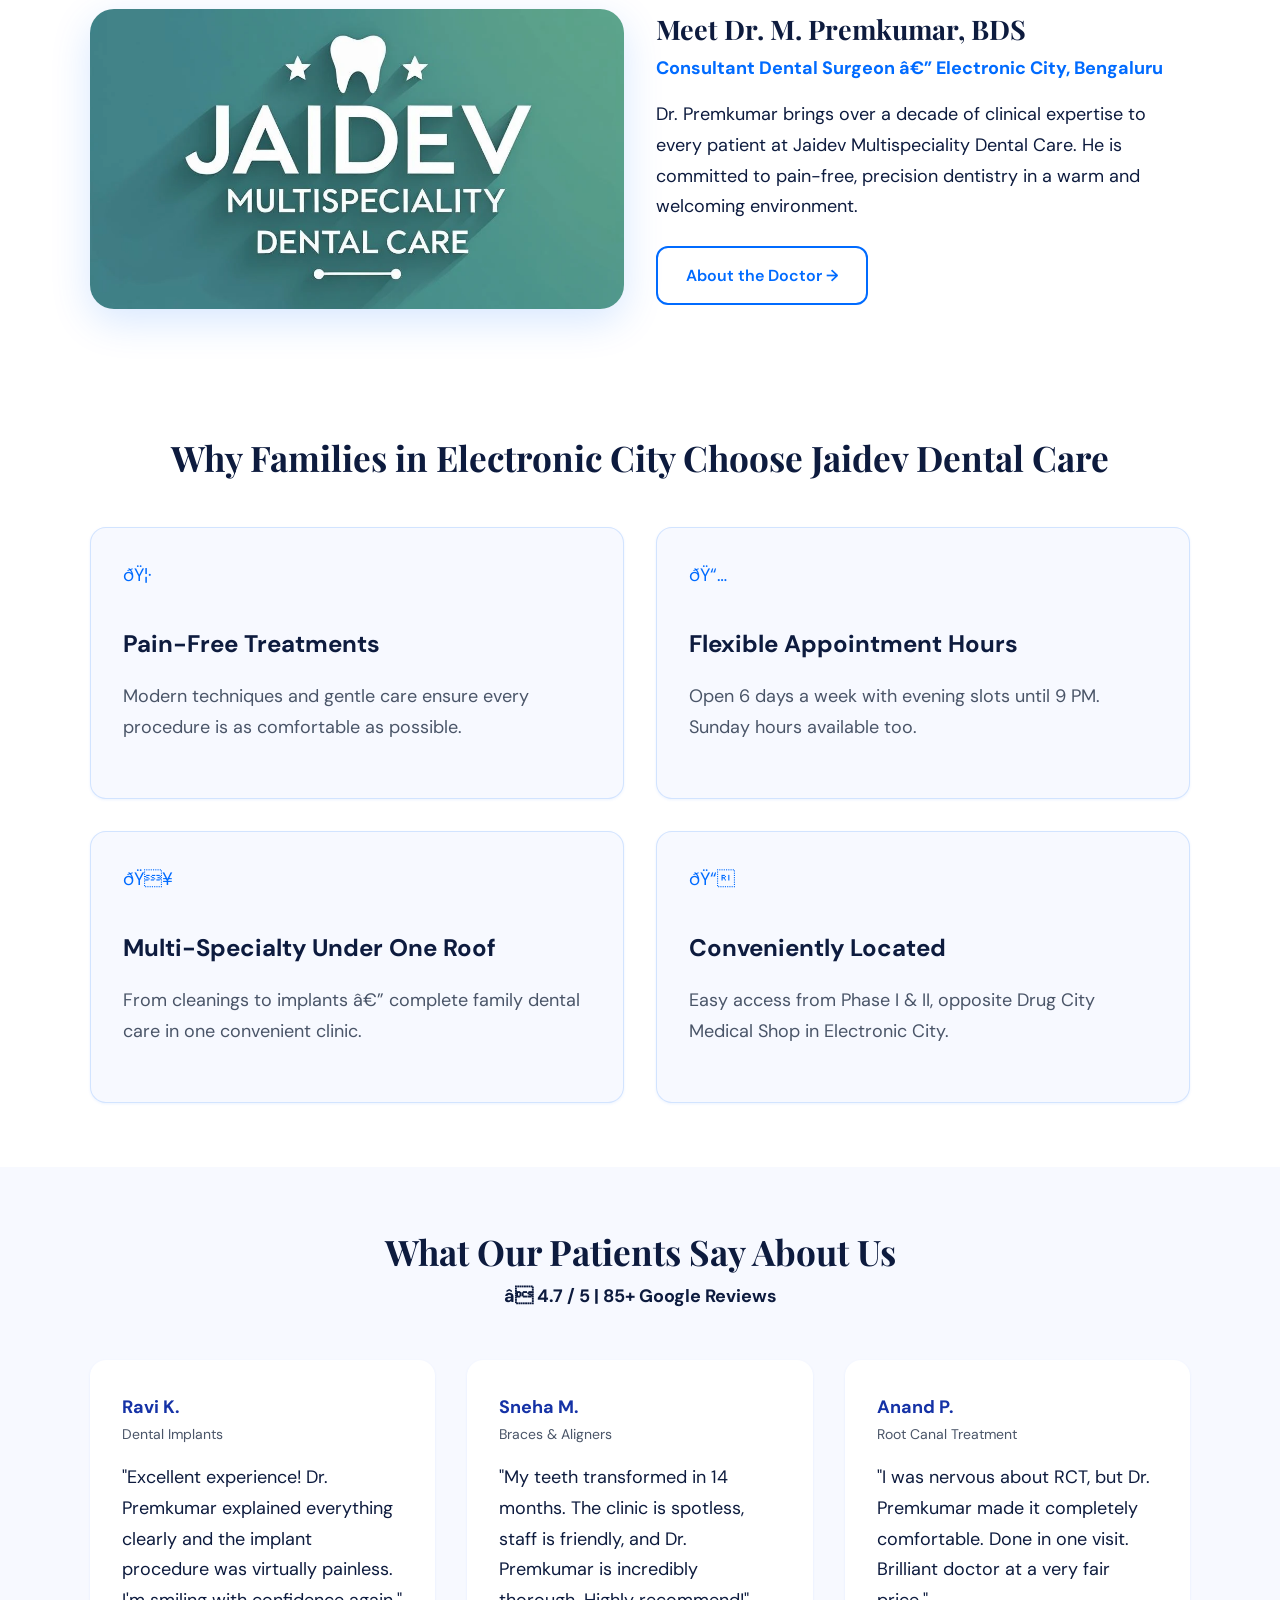
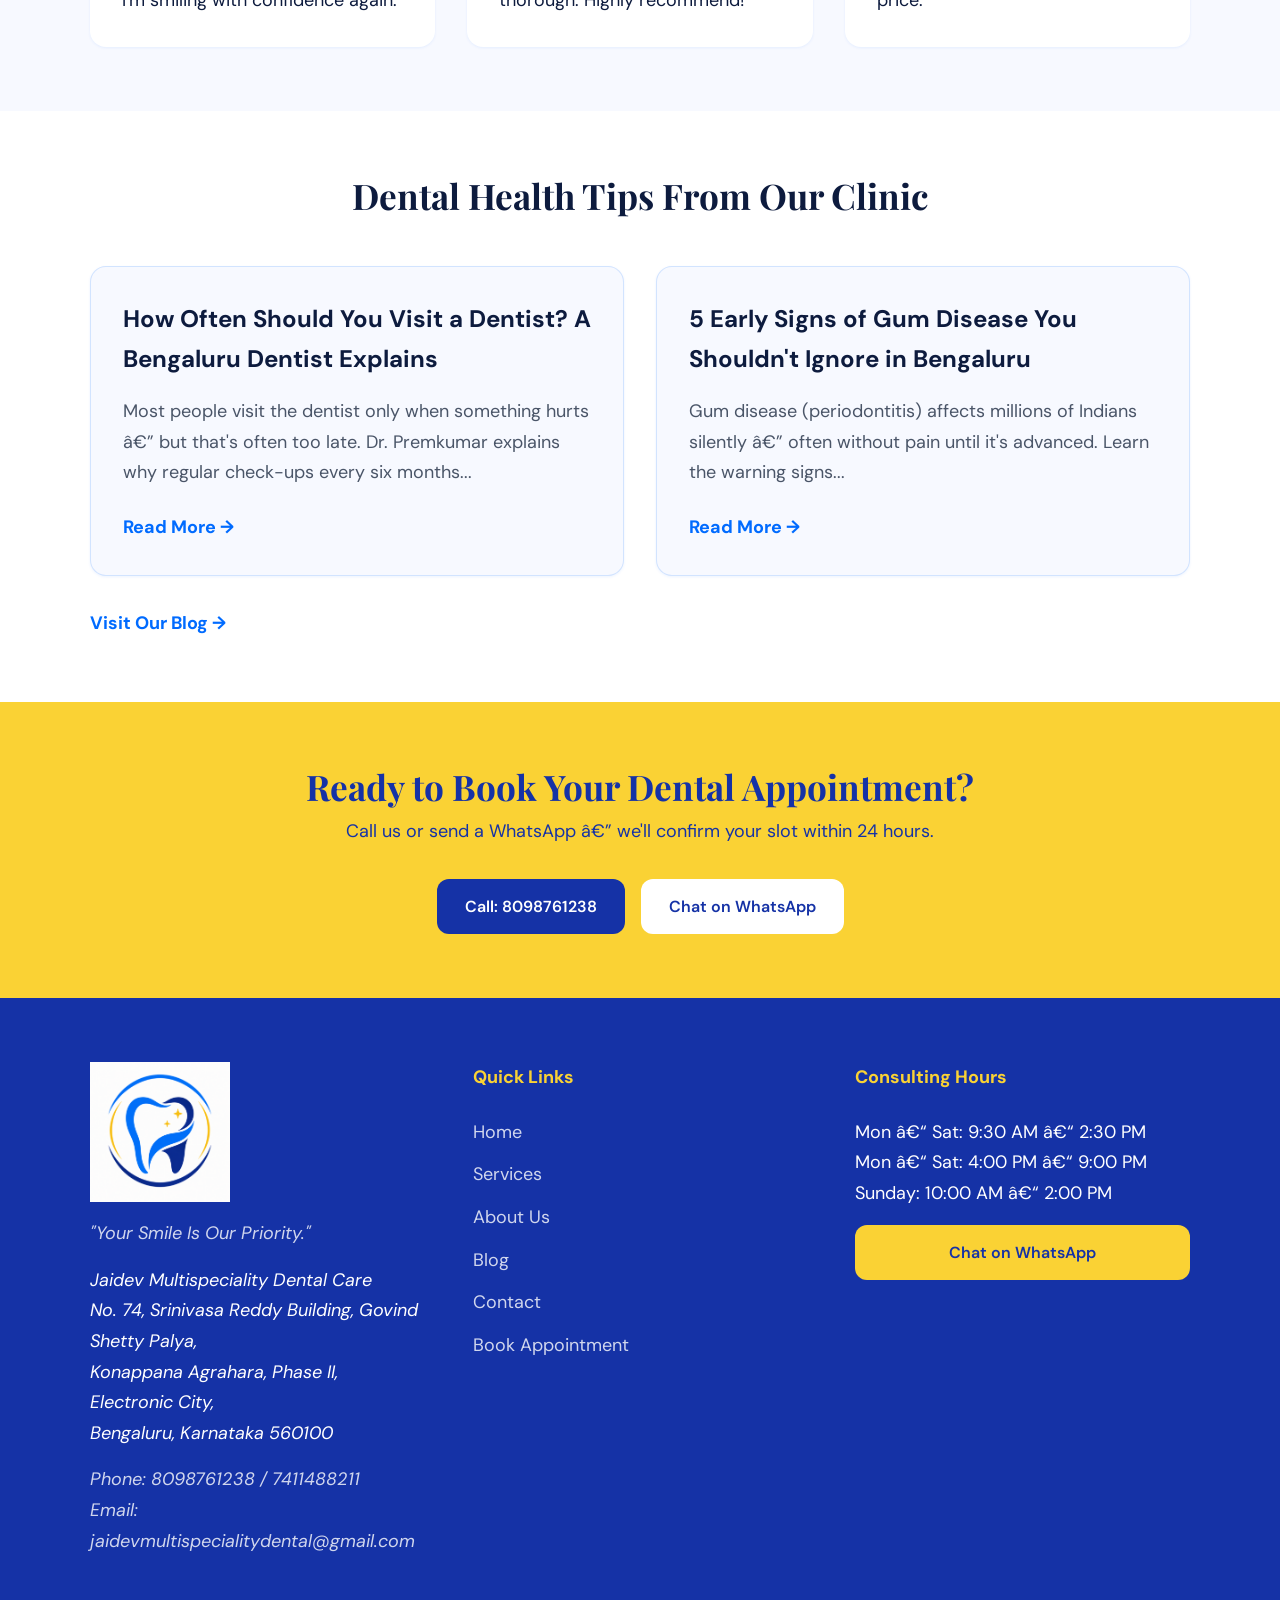
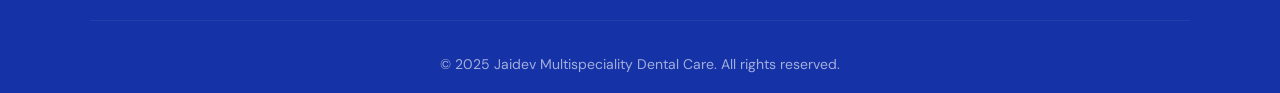
==== commit 0a7f24b2: "Hero: definitive mobile rewrite — flex column, full-width buttons, no overflow, clean CSS (v12)" ====
--- a/index.html
+++ b/index.html
@@ -1,9 +1,9 @@
-<!DOCTYPE html>
+﻿<!DOCTYPE html>
 <html lang="en">
 <head>
   <meta charset="UTF-8">
   <meta name="viewport" content="width=device-width, initial-scale=1.0">
-  <title>Jaidev Multispeciality Dental Care — Electronic City</title>
+  <title>Jaidev Multispeciality Dental Care â€” Electronic City</title>
   <meta name="description" content="Trusted dental clinic in Electronic City, Bengaluru. Expert care for implants, braces, RCT & teeth whitening. Book an appointment: 8098761238.">
   <link rel="canonical" href="https://www.jaidevdental.com/index.html">
   
@@ -17,7 +17,7 @@
   <meta name="ICBM" content="12.8551743, 77.6687942">
   
   <!-- Open Graph -->
-  <meta property="og:title" content="Jaidev Multispeciality Dental Care — Electronic City">
+  <meta property="og:title" content="Jaidev Multispeciality Dental Care â€” Electronic City">
   <meta property="og:description" content="Trusted dental clinic in Electronic City, Bengaluru. Expert care for implants, braces, RCT & teeth whitening.">
   <meta property="og:url" content="https://www.jaidevdental.com/index.html">
   <meta property="og:type" content="website">
@@ -25,7 +25,7 @@
   
   <!-- Twitter Card -->
   <meta name="twitter:card" content="summary_large_image">
-  <meta name="twitter:title" content="Jaidev Multispeciality Dental Care — Electronic City">
+  <meta name="twitter:title" content="Jaidev Multispeciality Dental Care â€” Electronic City">
   <meta name="twitter:description" content="Trusted dental clinic in Electronic City, Bengaluru. Expert care for implants, braces, RCT & teeth whitening.">
   
   <!-- Fonts -->
@@ -34,7 +34,7 @@
   <link href="https://fonts.googleapis.com/css2?family=Playfair+Display:wght@700;800&family=DM+Sans:wght@300..700&display=swap" rel="stylesheet">
   
   <!-- Styles -->
-  <link rel="stylesheet" href="style.css?v=9">
+  <link rel="stylesheet" href="style.css?v=12">
   
   <!-- Schema -->
   <script type="application/ld+json">
@@ -69,7 +69,7 @@
       "ratingValue": "4.7",
       "reviewCount": "85"
     },
-    "priceRange": "₹₹",
+    "priceRange": "â‚¹â‚¹",
     "hasMap": "https://maps.google.com/?cid=3026649393948725146",
     "medicalSpecialty": "Dentistry"
   }
@@ -132,7 +132,7 @@
           Multispeciality Dental Clinic &mdash; Electronic City, Bengaluru
         </div>
 
-        <!-- H1 — primary SEO keyword -->
+        <!-- H1 â€” primary SEO keyword -->
         <h1 class="hero__title">
           Your Smile Deserves
           <span class="hero__accent">Expert Care</span>
@@ -141,7 +141,7 @@
         <!-- Sub-copy -->
         <p class="hero__sub">
           Trusted by <strong>5,000+ families</strong> in Bengaluru. Implants, braces,
-          RCT &amp; whitening — all under one roof in Electronic City.
+          RCT &amp; whitening â€” all under one roof in Electronic City.
         </p>
 
         <!-- CTA buttons -->
@@ -167,7 +167,7 @@
             WhatsApp Us
           </a>
           <span class="hero__qc-sep" aria-hidden="true">|</span>
-          <span>Mon–Sat: 9:30 AM – 9 PM</span>
+          <span>Monâ€“Sat: 9:30 AM â€“ 9 PM</span>
         </div>
       </div><!-- /.hero__center -->
 
@@ -184,7 +184,7 @@
         </div>
         <div class="hero__stat-divider" aria-hidden="true"></div>
         <div class="hero__stat">
-          <strong class="hero__stat-num hero__stat-num--gold">4.7 ★</strong>
+          <strong class="hero__stat-num hero__stat-num--gold">4.7 â˜…</strong>
           <span class="hero__stat-lbl">Google Rating</span>
         </div>
       </div><!-- /.hero__stats -->
@@ -234,7 +234,7 @@
         </div>
         <div class="about-teaser-content reveal">
           <h2>Meet Dr. M. Premkumar, BDS</h2>
-          <span class="about-teaser-sub">Consultant Dental Surgeon — Electronic City, Bengaluru</span>
+          <span class="about-teaser-sub">Consultant Dental Surgeon â€” Electronic City, Bengaluru</span>
           <p>Dr. Premkumar brings over a decade of clinical expertise to every patient at Jaidev Multispeciality Dental Care. He is committed to pain-free, precision dentistry in a warm and welcoming environment.</p>
           <a href="about.html" class="btn btn-outline" style="margin-top: var(--space-6);">About the Doctor &rarr;</a>
         </div>
@@ -249,22 +249,22 @@
         </div>
         <div class="grid grid-2">
           <div class="card reveal">
-            <div class="card-icon">🦷</div>
+            <div class="card-icon">ðŸ¦·</div>
             <h3>Pain-Free Treatments</h3>
             <p>Modern techniques and gentle care ensure every procedure is as comfortable as possible.</p>
           </div>
           <div class="card reveal">
-            <div class="card-icon">📅</div>
+            <div class="card-icon">ðŸ“…</div>
             <h3>Flexible Appointment Hours</h3>
             <p>Open 6 days a week with evening slots until 9 PM. Sunday hours available too.</p>
           </div>
           <div class="card reveal">
-            <div class="card-icon">🏥</div>
+            <div class="card-icon">ðŸ¥</div>
             <h3>Multi-Specialty Under One Roof</h3>
-            <p>From cleanings to implants — complete family dental care in one convenient clinic.</p>
-          </div>
-          <div class="card reveal">
-            <div class="card-icon">📍</div>
+            <p>From cleanings to implants â€” complete family dental care in one convenient clinic.</p>
+          </div>
+          <div class="card reveal">
+            <div class="card-icon">ðŸ“</div>
             <h3>Conveniently Located</h3>
             <p>Easy access from Phase I & II, opposite Drug City Medical Shop in Electronic City.</p>
           </div>
@@ -277,7 +277,7 @@
       <div class="container">
         <div class="section-title">
           <h2>What Our Patients Say About Us</h2>
-          <div class="google-rating">⭐ 4.7 / 5 | 85+ Google Reviews</div>
+          <div class="google-rating">â­ 4.7 / 5 | 85+ Google Reviews</div>
         </div>
         <div class="grid grid-3">
           <div class="testimonial-card reveal">
@@ -314,12 +314,12 @@
         <div class="grid grid-2">
           <div class="card reveal">
             <h3>How Often Should You Visit a Dentist? A Bengaluru Dentist Explains</h3>
-            <p>Most people visit the dentist only when something hurts — but that's often too late. Dr. Premkumar explains why regular check-ups every six months...</p>
+            <p>Most people visit the dentist only when something hurts â€” but that's often too late. Dr. Premkumar explains why regular check-ups every six months...</p>
             <a href="blog/post-1.html" class="card-link">Read More &rarr;</a>
           </div>
           <div class="card reveal">
             <h3>5 Early Signs of Gum Disease You Shouldn't Ignore in Bengaluru</h3>
-            <p>Gum disease (periodontitis) affects millions of Indians silently — often without pain until it's advanced. Learn the warning signs...</p>
+            <p>Gum disease (periodontitis) affects millions of Indians silently â€” often without pain until it's advanced. Learn the warning signs...</p>
             <a href="blog/post-2.html" class="card-link">Read More &rarr;</a>
           </div>
         </div>
@@ -333,7 +333,7 @@
     <section class="cta-banner">
       <div class="container">
         <h2 class="reveal">Ready to Book Your Dental Appointment?</h2>
-        <p class="reveal">Call us or send a WhatsApp — we'll confirm your slot within 24 hours.</p>
+        <p class="reveal">Call us or send a WhatsApp â€” we'll confirm your slot within 24 hours.</p>
         <div class="cta-banner-btns reveal">
           <a href="tel:+918098761238" class="btn btn-navy">Call: 8098761238</a>
           <a href="https://wa.me/917411488211" target="_blank" rel="noopener noreferrer" class="btn btn-white">Chat on WhatsApp</a>
@@ -372,9 +372,9 @@
       <div class="footer-col footer-hours">
         <h4>Consulting Hours</h4>
         <ul>
-          <li>Mon – Sat: 9:30 AM – 2:30 PM</li>
-          <li>Mon – Sat: 4:00 PM – 9:00 PM</li>
-          <li>Sunday: 10:00 AM – 2:00 PM</li>
+          <li>Mon â€“ Sat: 9:30 AM â€“ 2:30 PM</li>
+          <li>Mon â€“ Sat: 4:00 PM â€“ 9:00 PM</li>
+          <li>Sunday: 10:00 AM â€“ 2:00 PM</li>
         </ul>
         <a href="https://wa.me/917411488211" target="_blank" rel="noopener noreferrer" class="btn btn-gold" style="margin-top: var(--space-4); min-width: auto; width: 100%;">Chat on WhatsApp</a>
       </div>
--- a/style.css
+++ b/style.css
@@ -1,4 +1,4 @@
-/* 
+﻿/* 
  * Jaidev Multispeciality Dental Care - Design System
  * Built with pure CSS3 - Mobile First
  */
@@ -36,7 +36,7 @@
   --font-display: 'Playfair Display', Georgia, serif;
   --font-body:    'DM Sans', 'Helvetica Neue', sans-serif;
 
-  /* Type scale â€” fluid clamp() */
+  /* Type scale Ã¢â‚¬â€ fluid clamp() */
   --text-xs:   clamp(0.75rem,  0.7rem  + 0.25vw, 0.875rem);
   --text-sm:   clamp(0.875rem, 0.8rem  + 0.35vw, 1rem);
   --text-base: clamp(1rem,     0.95rem + 0.25vw, 1.125rem);
@@ -45,7 +45,7 @@
   --text-2xl:  clamp(2rem,     1.2rem  + 2.5vw,  3.5rem);
   --text-3xl:  clamp(2.5rem,   1rem    + 4vw,    5rem);
 
-  /* Spacing â€” 4px base */
+  /* Spacing Ã¢â‚¬â€ 4px base */
   --space-1: 0.25rem; --space-2: 0.5rem;  --space-3: 0.75rem;
   --space-4: 1rem;    --space-6: 1.5rem;  --space-8: 2rem;
   --space-10: 2.5rem; --space-12: 3rem;   --space-16: 4rem;
@@ -289,29 +289,24 @@
 }
 
 /* ================================================================
-   HERO â€” Full-viewport, perfectly centred, attention-grabbing
+   HERO - Full viewport, centred, mobile-first
    ================================================================ */
 
-/*
- * Grid approach:
- *   Row 1 (1fr)  â†’ centred content block
- *   Row 2 (auto) â†’ frosted stats bar
- * This guarantees true vertical centering regardless of screen height.
- */
+/* Base hero - mobile first (works 320px+) */
 .hero {
   position: relative;
-  height: calc(100vh - 64px);   /* mobile: 64px navbar */
-  height: calc(100dvh - 64px);
+  min-height: calc(100vh - 64px);
+  min-height: calc(100dvh - 64px);
   margin: 0 !important;
   padding: 0 !important;
   overflow: hidden;
   isolation: isolate;
   color: #fff;
-  display: grid;
-  grid-template-rows: 1fr auto;
-}
-
-/* â”€â”€ Background image â”€â”€â”€â”€â”€â”€â”€â”€â”€â”€â”€â”€â”€â”€â”€â”€â”€â”€â”€â”€â”€â”€â”€â”€â”€â”€â”€â”€â”€â”€â”€â”€â”€â”€â”€â”€â”€â”€â”€â”€â”€â”€â”€ */
+  display: flex;
+  flex-direction: column;
+}
+
+/* Background image */
 .hero__bg {
   position: absolute;
   inset: 0;
@@ -322,100 +317,102 @@
   width: 100%;
   height: 100%;
   object-fit: cover;
-  object-position: center center;
+  object-position: center 25%;
   animation: heroZoom 22s ease-in-out infinite alternate;
 }
 
 @keyframes heroZoom {
-  from { transform: scale(1);    }
+  from { transform: scale(1); }
   to   { transform: scale(1.06); }
 }
 
-/* â”€â”€ Overlay â€” lightened so building is visible & impactful â”€â”€â”€â”€â”€ */
+/* Dark overlay */
 .hero__overlay {
   position: absolute;
   inset: 0;
   z-index: 1;
-  /* Cinematic fade: clear at centre-top so building shows, dark at bottom for text legibility */
   background:
-    linear-gradient(to top,   rgba(4, 12, 40, 0.92) 0%, rgba(4, 12, 40, 0.0) 45%),
-    linear-gradient(to bottom, rgba(4, 12, 40, 0.65) 0%, rgba(4, 12, 40, 0.0) 35%),
-    radial-gradient(ellipse at 50% 60%, rgba(6, 20, 80, 0.50) 0%, rgba(4, 12, 40, 0.80) 100%);
-}
-
-/* â”€â”€ Subtle dot texture â”€â”€â”€â”€â”€â”€â”€â”€â”€â”€â”€â”€â”€â”€â”€â”€â”€â”€â”€â”€â”€â”€â”€â”€â”€â”€â”€â”€â”€â”€â”€â”€â”€â”€â”€â”€â”€â”€â”€â”€â”€ */
+    linear-gradient(to top,    rgba(4,12,40,0.95) 0%, transparent 50%),
+    linear-gradient(to bottom, rgba(4,12,40,0.65) 0%, transparent 30%),
+    radial-gradient(ellipse at 50% 60%, rgba(5,18,72,0.55) 0%, rgba(4,12,40,0.85) 100%);
+}
+
+/* Dot texture */
 .hero__dots {
   position: absolute;
   inset: 0;
   z-index: 2;
-  background-image: radial-gradient(circle, rgba(255,255,255,0.045) 1px, transparent 1px);
-  background-size: 30px 30px;
-}
-
-/* â”€â”€ Centred content block â”€â”€â”€â”€â”€â”€â”€â”€â”€â”€â”€â”€â”€â”€â”€â”€â”€â”€â”€â”€â”€â”€â”€â”€â”€â”€â”€â”€â”€â”€â”€â”€â”€â”€â”€â”€â”€â”€ */
-/* margin:auto inside the 1fr grid row = mathematical vertical centre */
+  background-image: radial-gradient(circle, rgba(255,255,255,0.04) 1px, transparent 1px);
+  background-size: 28px 28px;
+}
+
+/* Content block - takes all remaining space, centres content */
 .hero__center {
   position: relative;
   z-index: 3;
-  width: min(90%, 780px);
-  margin: auto;                  /* auto top+bottom â†’ true vertical centre */
-  padding: 0 16px;               /* safe edge padding */
+  flex: 1;
   display: flex;
   flex-direction: column;
   align-items: center;
+  justify-content: center;
   text-align: center;
-  gap: 0;                        /* controlled by margin-bottom on each child */
-}
-
-/* â”€â”€ Location pill â”€â”€â”€â”€â”€â”€â”€â”€â”€â”€â”€â”€â”€â”€â”€â”€â”€â”€â”€â”€â”€â”€â”€â”€â”€â”€â”€â”€â”€â”€â”€â”€â”€â”€â”€â”€â”€â”€â”€â”€â”€â”€â”€â”€â”€â”€ */
+  width: 100%;
+  max-width: 100%;
+  box-sizing: border-box;
+  padding: 20px 24px;
+}
+
+/* Location pill */
 .hero__pill {
   display: inline-flex;
   align-items: center;
-  gap: 9px;
-  background: rgba(255, 255, 255, 0.13);
-  backdrop-filter: blur(12px);
-  -webkit-backdrop-filter: blur(12px);
-  border: 1px solid rgba(255, 255, 255, 0.30);
+  gap: 8px;
+  background: rgba(255,255,255,0.12);
+  backdrop-filter: blur(10px);
+  -webkit-backdrop-filter: blur(10px);
+  border: 1px solid rgba(255,255,255,0.28);
   border-radius: 999px;
-  padding: 8px 20px;
-  font-size: 0.8rem;
+  padding: 6px 16px;
+  font-size: 0.72rem;
   font-weight: 600;
   letter-spacing: 0.04em;
   color: #fff;
   margin-bottom: 0.6rem;
+  max-width: 90%;
+  text-align: center;
   opacity: 0;
   animation: fadeDown 0.65s 0.05s cubic-bezier(0.16,1,0.3,1) forwards;
 }
 
-/* Pulsing gold dot */
 .hero__pill-dot {
-  width: 8px;
-  height: 8px;
+  width: 7px;
+  height: 7px;
   border-radius: 50%;
-  background: var(--color-gold);
+  background: #FAD234;
   flex-shrink: 0;
   animation: pulseDot 2s ease-in-out infinite;
 }
 
 @keyframes pulseDot {
-  0%, 100% { box-shadow: 0 0 0 0   rgba(250,210,52,0.70); }
-  50%       { box-shadow: 0 0 0 8px rgba(250,210,52,0);    }
-}
-
-/* â”€â”€ H1 â€” dominates the screen â”€â”€â”€â”€â”€â”€â”€â”€â”€â”€â”€â”€â”€â”€â”€â”€â”€â”€â”€â”€â”€â”€â”€â”€â”€â”€â”€â”€â”€â”€â”€â”€â”€ */
+  0%,100% { box-shadow: 0 0 0 0   rgba(250,210,52,0.70); }
+  50%      { box-shadow: 0 0 0 8px rgba(250,210,52,0); }
+}
+
+/* H1 */
 .hero__title {
   font-family: var(--font-display);
-  font-size: clamp(2.4rem, 7vw, 4.5rem);
+  font-size: clamp(1.7rem, 7vw, 4.5rem);
   font-weight: 800;
-  line-height: 1.08;
-  letter-spacing: -0.03em;
+  line-height: 1.1;
+  letter-spacing: -0.025em;
   color: #fff;
-  margin-bottom: 0.55rem;
+  margin-bottom: 0.5rem;
+  word-break: break-word;
   opacity: 0;
   animation: fadeUp 0.8s 0.18s cubic-bezier(0.16,1,0.3,1) forwards;
 }
 
-/* "Expert Care" â€” gold gradient text */
+/* Gold shimmer accent */
 .hero__accent {
   display: block;
   background: linear-gradient(120deg, #FAD234 0%, #ffe87c 60%, #FAD234 100%);
@@ -431,105 +428,101 @@
   to   { background-position: 200% center; }
 }
 
-/* â”€â”€ Sub-copy â”€â”€â”€â”€â”€â”€â”€â”€â”€â”€â”€â”€â”€â”€â”€â”€â”€â”€â”€â”€â”€â”€â”€â”€â”€â”€â”€â”€â”€â”€â”€â”€â”€â”€â”€â”€â”€â”€â”€â”€â”€â”€â”€â”€â”€â”€â”€â”€â”€â”€â”€ */
+/* Sub-copy */
 .hero__sub {
-  font-size: clamp(1rem, 2.2vw, 1.15rem);
-  line-height: 1.7;
-  color: rgba(255,255,255,0.88);
-  max-width: 560px;
+  font-size: clamp(0.88rem, 2.5vw, 1.1rem);
+  line-height: 1.6;
+  color: rgba(255,255,255,0.87);
+  max-width: 540px;
   margin-bottom: 1rem;
   opacity: 0;
   animation: fadeUp 0.8s 0.32s cubic-bezier(0.16,1,0.3,1) forwards;
 }
 
 .hero__sub strong {
-  color: var(--color-gold);
+  color: #FAD234;
   font-weight: 700;
 }
 
-/* â”€â”€ CTA buttons â”€â”€â”€â”€â”€â”€â”€â”€â”€â”€â”€â”€â”€â”€â”€â”€â”€â”€â”€â”€â”€â”€â”€â”€â”€â”€â”€â”€â”€â”€â”€â”€â”€â”€â”€â”€â”€â”€â”€â”€â”€â”€â”€â”€â”€â”€â”€â”€ */
+/* CTA buttons wrapper */
 .hero__ctas {
   display: flex;
-  flex-direction: column;      /* mobile: stacked */
+  flex-direction: column;
+  align-items: stretch;
+  gap: 0.55rem;
+  width: 100%;
+  max-width: 340px;
+  margin-bottom: 0.8rem;
+  opacity: 0;
+  animation: fadeUp 0.8s 0.46s cubic-bezier(0.16,1,0.3,1) forwards;
+}
+
+/* Button base */
+.hero__btn {
+  display: flex;
   align-items: center;
   justify-content: center;
-  gap: 0.6rem;
+  gap: 8px;
+  height: 48px;
   width: 100%;
-  margin-bottom: 0.9rem;
-  opacity: 0;
-  animation: fadeUp 0.8s 0.46s cubic-bezier(0.16,1,0.3,1) forwards;
-}
-
-.hero__btn {
-  display: inline-flex;
-  align-items: center;
-  justify-content: center;
-  gap: 9px;
-  height: 48px;
-  padding: 0 36px;
-  border-radius: 10px;
+  padding: 0 20px;
+  border-radius: 9px;
   font-family: var(--font-body);
-  font-size: 1rem;
+  font-size: 0.95rem;
   font-weight: 700;
   letter-spacing: 0.01em;
   cursor: pointer;
   text-decoration: none;
-  width: 100%;
-  max-width: 280px;
-  transition: transform 0.22s ease, box-shadow 0.22s ease, background 0.22s ease;
-}
-
-/* â¶ Solid primary â€” gold */
+  box-sizing: border-box;
+  transition: transform 0.2s ease, box-shadow 0.2s ease;
+}
+
+/* Gold solid button */
 .hero__btn--gold {
   background: linear-gradient(135deg, #FAD234 0%, #f5c800 100%);
   color: #0d1b3e;
   border: none;
-  box-shadow: 0 4px 20px rgba(250,210,52,0.45);
-}
-
+  animation: btnGlow 2.8s ease-in-out infinite;
+}
 .hero__btn--gold:hover {
-  transform: translateY(-3px) scale(1.02);
-  box-shadow: 0 10px 32px rgba(250,210,52,0.60);
-}
-
-/* Subtle permanent glow pulse on primary */
+  transform: translateY(-2px) scale(1.01);
+  animation: none;
+  box-shadow: 0 8px 28px rgba(250,210,52,0.60);
+}
 @keyframes btnGlow {
-  0%, 100% { box-shadow: 0 4px 20px rgba(250,210,52,0.42); }
-  50%       { box-shadow: 0 6px 28px rgba(250,210,52,0.65); }
-}
-.hero__btn--gold { animation: btnGlow 2.8s ease-in-out infinite; }
-.hero__btn--gold:hover { animation: none; }
-
-/* â· Outline ghost â€” white border */
+  0%,100% { box-shadow: 0 4px 18px rgba(250,210,52,0.40); }
+  50%      { box-shadow: 0 6px 26px rgba(250,210,52,0.62); }
+}
+
+/* Ghost outline button */
 .hero__btn--glass {
   background: transparent;
   color: #fff;
   border: 2px solid rgba(255,255,255,0.55);
-  backdrop-filter: blur(8px);
-  -webkit-backdrop-filter: blur(8px);
-}
-
+}
 .hero__btn--glass:hover {
-  background: rgba(255,255,255,0.15);
+  background: rgba(255,255,255,0.14);
   border-color: #fff;
-  transform: translateY(-3px);
-  box-shadow: 0 8px 24px rgba(255,255,255,0.12);
-}
-
-/* â”€â”€ Quick-contact strip â”€â”€â”€â”€â”€â”€â”€â”€â”€â”€â”€â”€â”€â”€â”€â”€â”€â”€â”€â”€â”€â”€â”€â”€â”€â”€â”€â”€â”€â”€â”€â”€â”€â”€â”€â”€â”€â”€â”€â”€ */
+  transform: translateY(-2px);
+}
+
+/* Contact strip */
 .hero__qc {
   display: flex;
   align-items: center;
   justify-content: center;
   flex-wrap: wrap;
-  gap: 0.4rem 0.9rem;
-  font-size: 0.82rem;
+  gap: 0.3rem 0.7rem;
+  font-size: 0.75rem;
   font-weight: 500;
   color: rgba(255,255,255,0.72);
-  padding: 8px 12px;
+  padding: 7px 12px;
   background: rgba(255,255,255,0.07);
-  border: 1px solid rgba(255,255,255,0.12);
-  border-radius: 8px;
+  border: 1px solid rgba(255,255,255,0.13);
+  border-radius: 7px;
+  width: 100%;
+  max-width: 340px;
+  box-sizing: border-box;
   opacity: 0;
   animation: fadeUp 0.8s 0.60s cubic-bezier(0.16,1,0.3,1) forwards;
 }
@@ -537,21 +530,20 @@
 .hero__qc-link {
   display: inline-flex;
   align-items: center;
-  gap: 5px;
+  gap: 4px;
   color: rgba(255,255,255,0.90);
   text-decoration: none;
   font-weight: 600;
   transition: color 0.18s;
 }
-
-.hero__qc-link:hover { color: var(--color-gold); }
+.hero__qc-link:hover { color: #FAD234; }
 
 .hero__qc-sep {
   color: rgba(255,255,255,0.25);
   font-weight: 300;
 }
 
-/* â”€â”€ Stats bar â€” grid row 2, frosted glass â”€â”€â”€â”€â”€â”€â”€â”€â”€â”€â”€â”€â”€â”€â”€â”€â”€â”€â”€â”€â”€â”€ */
+/* Stats bar - at bottom of hero */
 .hero__stats {
   position: relative;
   z-index: 4;
@@ -559,11 +551,11 @@
   display: flex;
   align-items: center;
   justify-content: center;
-  background: rgba(6, 14, 44, 0.70);
+  background: rgba(6,14,44,0.72);
   backdrop-filter: blur(18px);
   -webkit-backdrop-filter: blur(18px);
-  border-top: 1px solid rgba(255,255,255,0.14);
-  padding: 14px 16px;
+  border-top: 1px solid rgba(255,255,255,0.13);
+  padding: 12px 8px;
   opacity: 0;
   animation: fadeUp 0.8s 0.76s cubic-bezier(0.16,1,0.3,1) forwards;
 }
@@ -574,64 +566,81 @@
   flex-direction: column;
   align-items: center;
   text-align: center;
-  padding: 2px 12px;
+  padding: 2px 6px;
 }
 
 .hero__stat-num {
   font-family: var(--font-display);
-  font-size: clamp(1.4rem, 4vw, 2rem);
+  font-size: clamp(1.1rem, 3.5vw, 2rem);
   font-weight: 800;
-  color: var(--color-gold);
+  color: #FAD234;
   line-height: 1;
 }
 
-.hero__stat-num--gold { color: var(--color-gold); }
+.hero__stat-num--gold { color: #FAD234; }
 
 .hero__stat-lbl {
-  font-size: 0.66rem;
+  font-size: clamp(0.52rem, 1.5vw, 0.65rem);
   text-transform: uppercase;
-  letter-spacing: 0.08em;
-  color: rgba(255,255,255,0.65);
-  margin-top: 4px;
-}
-
-/* Vertical divider between stats */
+  letter-spacing: 0.06em;
+  color: rgba(255,255,255,0.62);
+  margin-top: 3px;
+}
+
 .hero__stat-divider {
   width: 1px;
-  height: 38px;
+  height: 30px;
   background: rgba(255,255,255,0.18);
   flex-shrink: 0;
 }
 
-/* â”€â”€ Keyframes â”€â”€â”€â”€â”€â”€â”€â”€â”€â”€â”€â”€â”€â”€â”€â”€â”€â”€â”€â”€â”€â”€â”€â”€â”€â”€â”€â”€â”€â”€â”€â”€â”€â”€â”€â”€â”€â”€â”€â”€â”€â”€â”€â”€â”€â”€â”€â”€â”€â”€ */
+/* Keyframes */
 @keyframes fadeUp {
-  from { opacity: 0; transform: translateY(24px); }
-  to   { opacity: 1; transform: translateY(0);    }
-}
-
+  from { opacity: 0; transform: translateY(22px); }
+  to   { opacity: 1; transform: translateY(0); }
+}
 @keyframes fadeDown {
-  from { opacity: 0; transform: translateY(-16px); }
-  to   { opacity: 1; transform: translateY(0);     }
-}
-
-/* â”€â”€ Background image â”€â”€â”€â”€â”€â”€â”€â”€â”€â”€â”€â”€â”€â”€â”€â”€â”€â”€â”€â”€â”€â”€â”€â”€â”€â”€â”€â”€â”€â”€â”€â”€â”€â”€â”€â”€â”€â”€â”€â”€â”€â”€â”€ */
-.hero__bg {
-  position: absolute;
-  inset: 0;
-  z-index: 0;
-}
-
-.hero__bg img {
-  width: 100%;
-  height: 100%;
-  object-fit: cover;
-  object-position: center center;
-  animation: heroZoom 22s ease-in-out infinite alternate;
-}
-
-@keyframes heroZoom {
-  from { transform: scale(1);    }
-  to   { transform: scale(1.07); }
+  from { opacity: 0; transform: translateY(-14px); }
+  to   { opacity: 1; transform: translateY(0); }
+}
+
+/* Desktop overrides */
+@media (min-width: 768px) {
+  .hero {
+    min-height: calc(100vh - 72px);
+    min-height: calc(100dvh - 72px);
+    display: grid;
+    grid-template-rows: 1fr auto;
+  }
+  .hero__bg img { object-position: center center; }
+  .hero__center {
+    max-width: 820px;
+    margin: auto;
+    padding: 24px 32px;
+  }
+  .hero__pill { font-size: 0.8rem; padding: 8px 20px; }
+  .hero__ctas {
+    flex-direction: row;
+    align-items: center;
+    max-width: none;
+    width: auto;
+    gap: 0.75rem;
+  }
+  .hero__btn {
+    width: auto;
+    min-width: 180px;
+    height: 52px;
+    font-size: 1rem;
+    padding: 0 32px;
+  }
+  .hero__qc {
+    max-width: none;
+    width: auto;
+    font-size: 0.82rem;
+  }
+  .hero__stats { padding: 14px 24px; }
+  .hero__stat { padding: 2px 12px; }
+  .hero__stat-divider { height: 38px; }
 }
 
 /* Sections */
@@ -917,6 +926,142 @@
 .reveal.visible {
   opacity: 1;
   transform: translateY(0);
+}
+
+/* ================================================================
+   HERO — Mobile Optimisations  ≤767px
+   ================================================================ */
+@media (max-width: 767px) {
+
+  /* ── Section height ─────────────────────────────────────────── */
+  .hero {
+    /* Use min-height so mobile browser chrome (URL bar) doesn't cut content */
+    height: auto;
+    min-height: calc(100vh - 64px);
+    min-height: calc(100dvh - 64px);
+    grid-template-rows: 1fr auto;
+  }
+
+  /* ── Background: frame the building on portrait phones ──────── */
+  .hero__bg img {
+    object-position: center 20%;
+  }
+
+  /* ── Stronger overlay — text must be readable at all times ──── */
+  .hero__overlay {
+    background:
+      linear-gradient(to top,    rgba(4, 12, 40, 0.96) 0%,  transparent 55%),
+      linear-gradient(to bottom, rgba(4, 12, 40, 0.70) 0%,  transparent 30%),
+      radial-gradient(ellipse at 50% 70%, rgba(5, 18, 72, 0.60) 0%, rgba(4, 12, 40, 0.90) 100%);
+  }
+
+  /* ── Centre block: safe horizontal padding, box-sizing safe ─── */
+  .hero__center {
+    box-sizing: border-box;
+    width: 100%;
+    padding: 16px 20px;      /* left/right safe edge, never touches screen */
+    max-width: 100%;
+    margin: auto;
+    overflow: hidden;        /* catch any child overflow */
+  }
+
+  /* ── Location pill ──────────────────────────────────────────── */
+  .hero__pill {
+    font-size: 0.70rem;
+    padding: 5px 13px;
+    gap: 7px;
+    margin-bottom: 0.5rem;
+    /* Allow wrap instead of cut-off on 320px */
+    white-space: normal;
+    text-align: center;
+    line-height: 1.4;
+    max-width: 100%;
+  }
+
+  .hero__pill-dot {
+    flex-shrink: 0;
+    width: 7px;
+    height: 7px;
+  }
+
+  /* ── H1 headline ────────────────────────────────────────────── */
+  .hero__title {
+    font-size: clamp(1.6rem, 7.5vw, 2.1rem);
+    line-height: 1.1;
+    letter-spacing: -0.02em;
+    margin-bottom: 0.4rem;
+    word-break: break-word;    /* prevent overflow on narrow screens */
+  }
+
+  /* ── Sub-copy ───────────────────────────────────────────────── */
+  .hero__sub {
+    font-size: 0.88rem;
+    line-height: 1.55;
+    max-width: 100%;
+    margin-bottom: 0.8rem;
+  }
+
+  /* ── CTA buttons: full-width, 44px tap target (iOS/Android HIG) */
+  .hero__ctas {
+    flex-direction: column;
+    align-items: stretch;        /* make buttons fill width */
+    gap: 0.5rem;
+    width: 100%;
+    max-width: 100%;
+    margin-bottom: 0.7rem;
+  }
+
+  .hero__btn {
+    width: 100%;
+    max-width: 100%;
+    height: 44px;                /* Apple/Google minimum tap target */
+    font-size: 0.9rem;
+    border-radius: 8px;
+    padding: 0 16px;
+    justify-content: center;
+  }
+
+  /* ── Contact strip ──────────────────────────────────────────── */
+  .hero__qc {
+    font-size: 0.72rem;
+    gap: 0.25rem 0.5rem;
+    padding: 6px 8px;
+    border-radius: 6px;
+    line-height: 1.5;
+    width: 100%;
+    box-sizing: border-box;
+  }
+
+  .hero__qc-link {
+    font-size: 0.72rem;
+  }
+
+  /* ── Stats bar ──────────────────────────────────────────────── */
+  .hero__stats {
+    padding: 10px 6px;
+    gap: 0;
+  }
+
+  .hero__stat {
+    flex: 1;
+    padding: 2px 4px;
+  }
+
+  .hero__stat-num {
+    font-size: 1.05rem;
+    line-height: 1;
+  }
+
+  .hero__stat-lbl {
+    font-size: 0.55rem;
+    letter-spacing: 0.04em;
+    margin-top: 3px;
+  }
+
+  .hero__stat-divider {
+    height: 26px;
+    width: 1px;
+  }
 }
 
 /* Desktop Styles */
@@ -934,7 +1079,7 @@
 
   .nav-links li { margin: 0; }
   
-  /* Hero â€” desktop (navbar is 72px) */
+  /* Hero Ã¢â‚¬â€ desktop (navbar is 72px) */
   .hero {
     height: calc(100vh - 72px);
     height: calc(100dvh - 72px);
